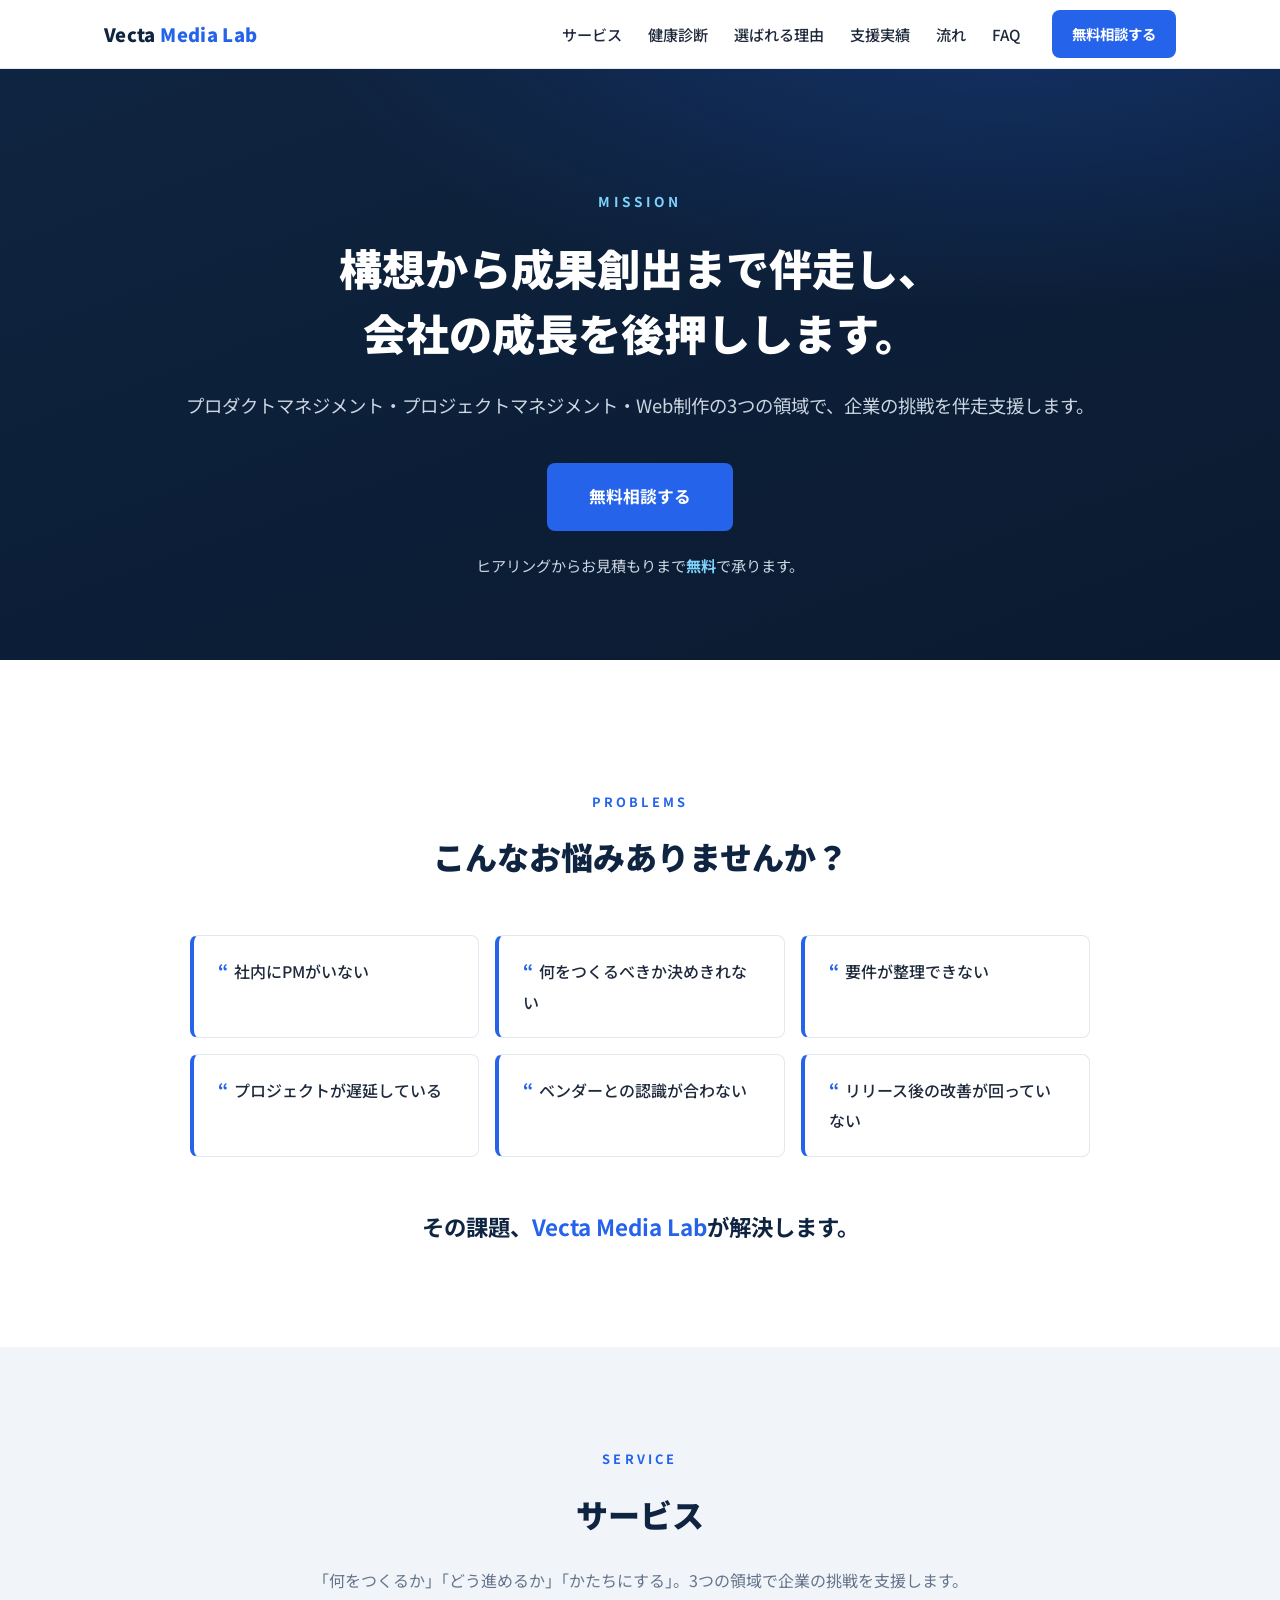
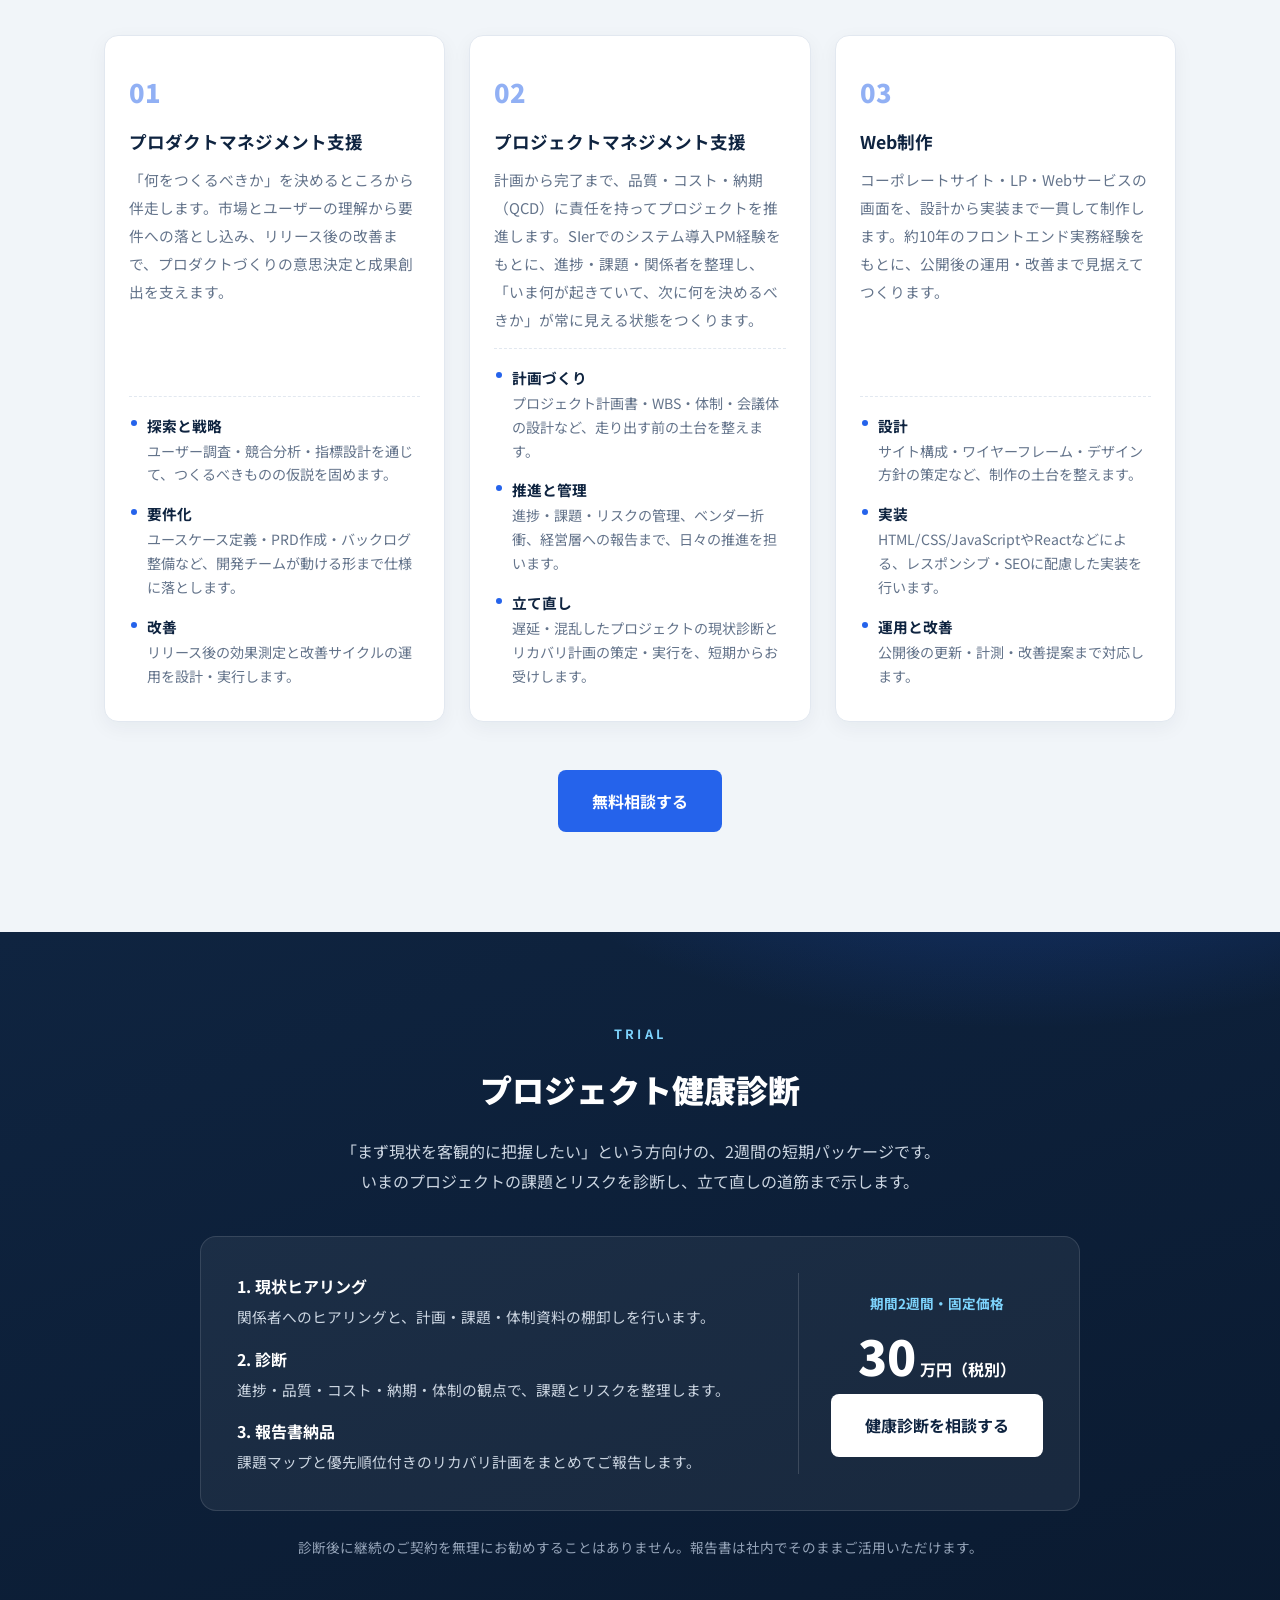
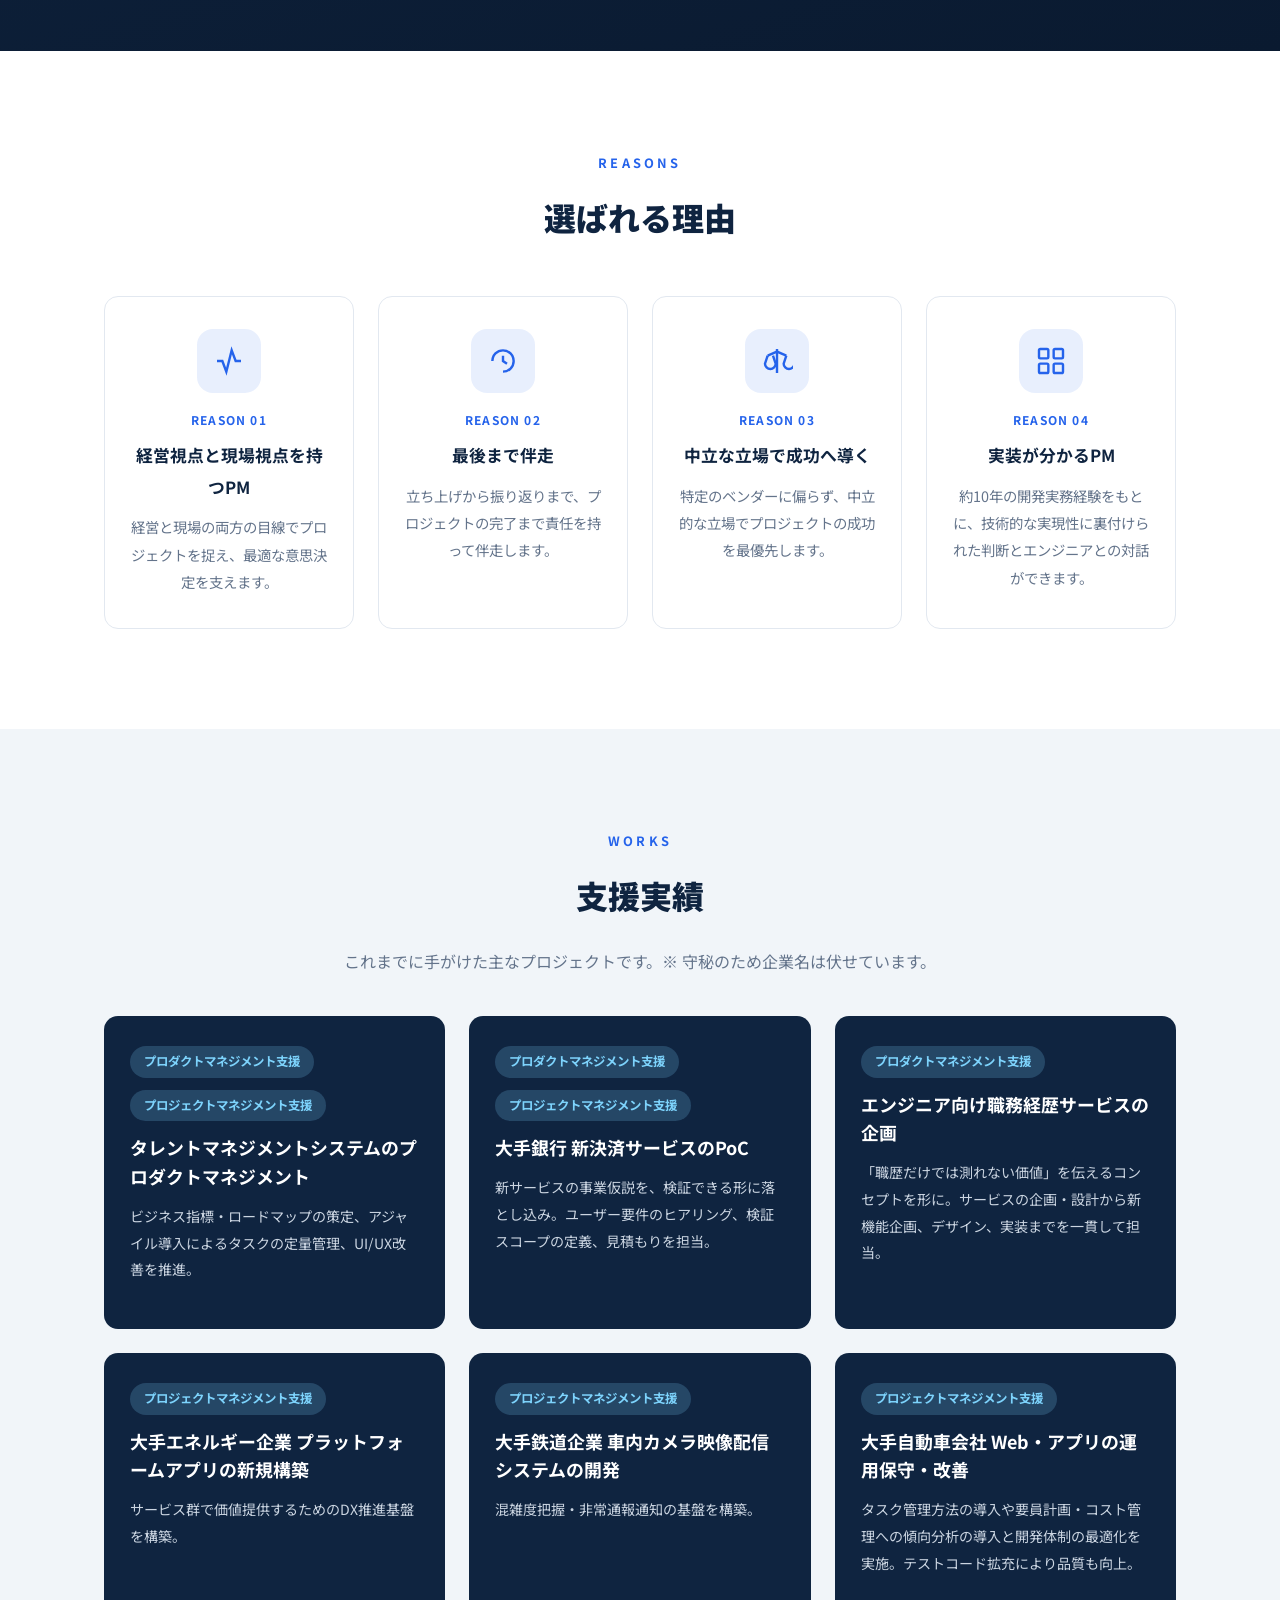
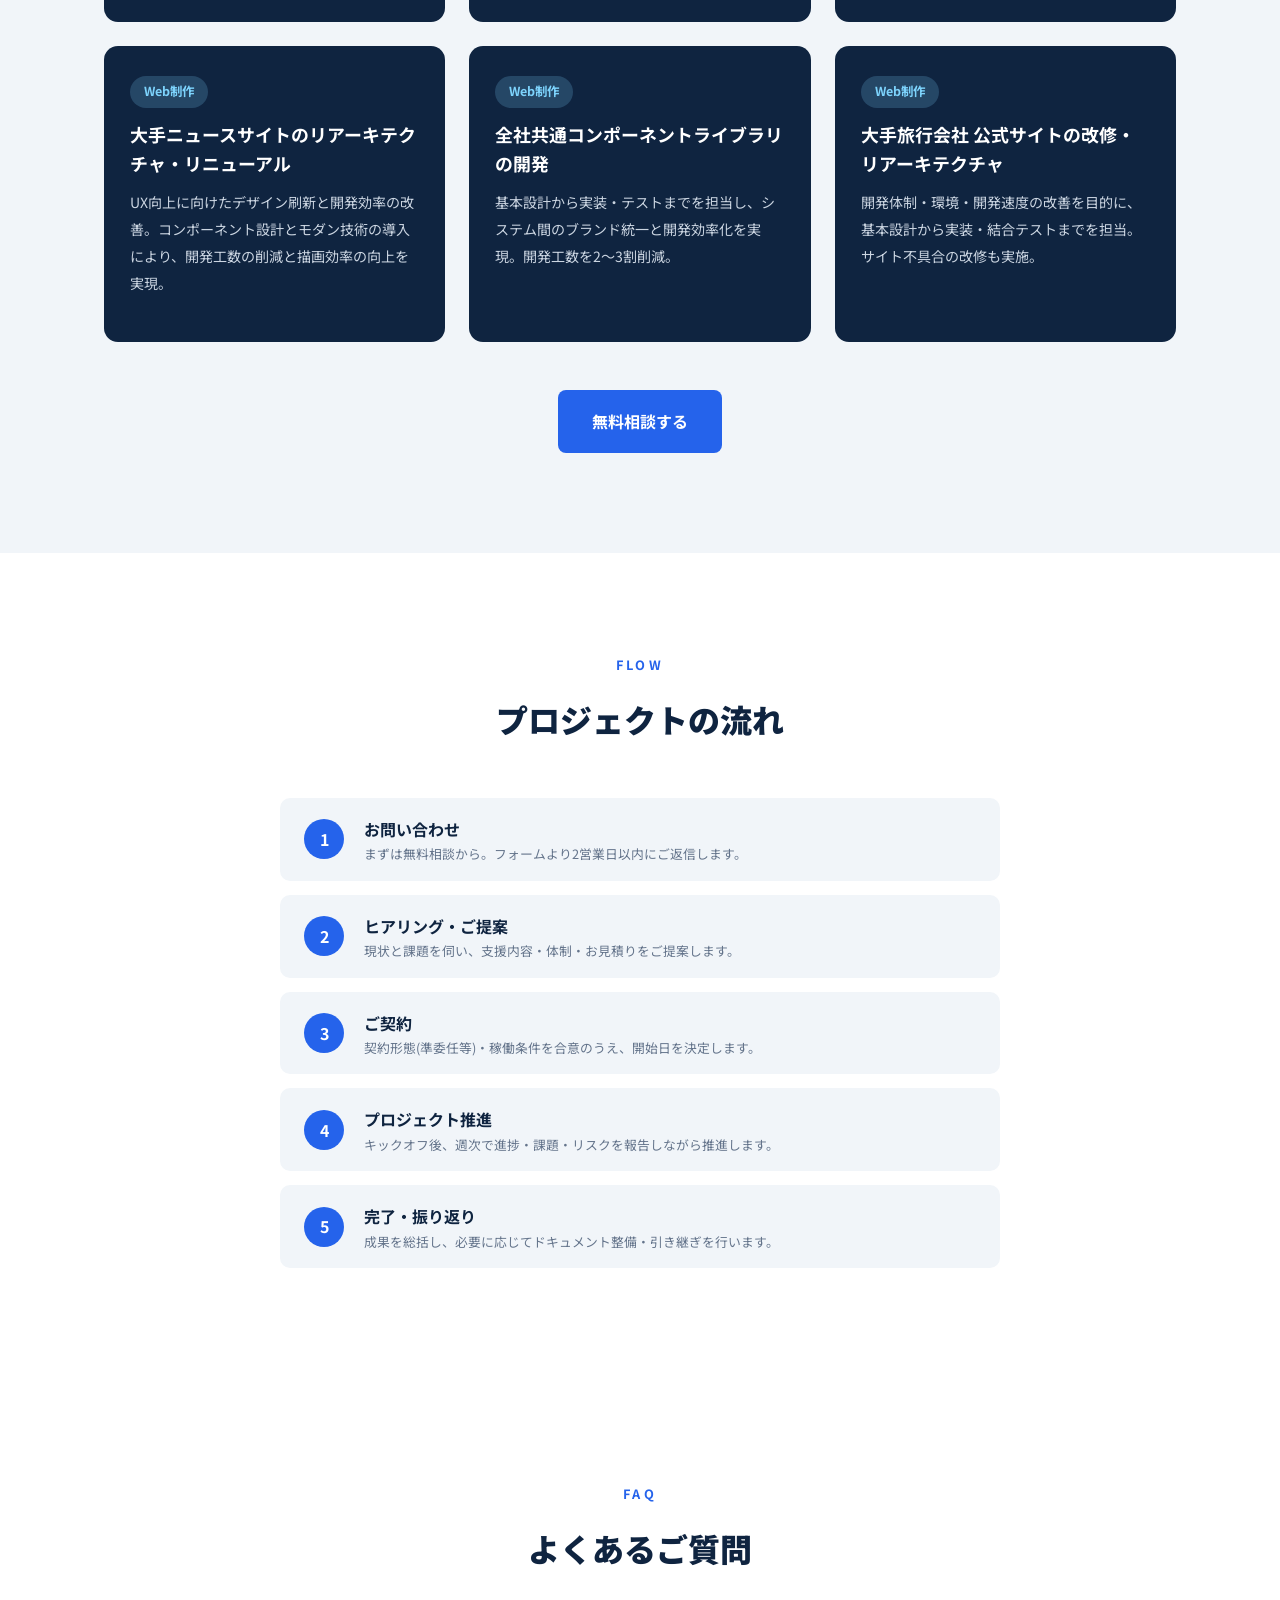
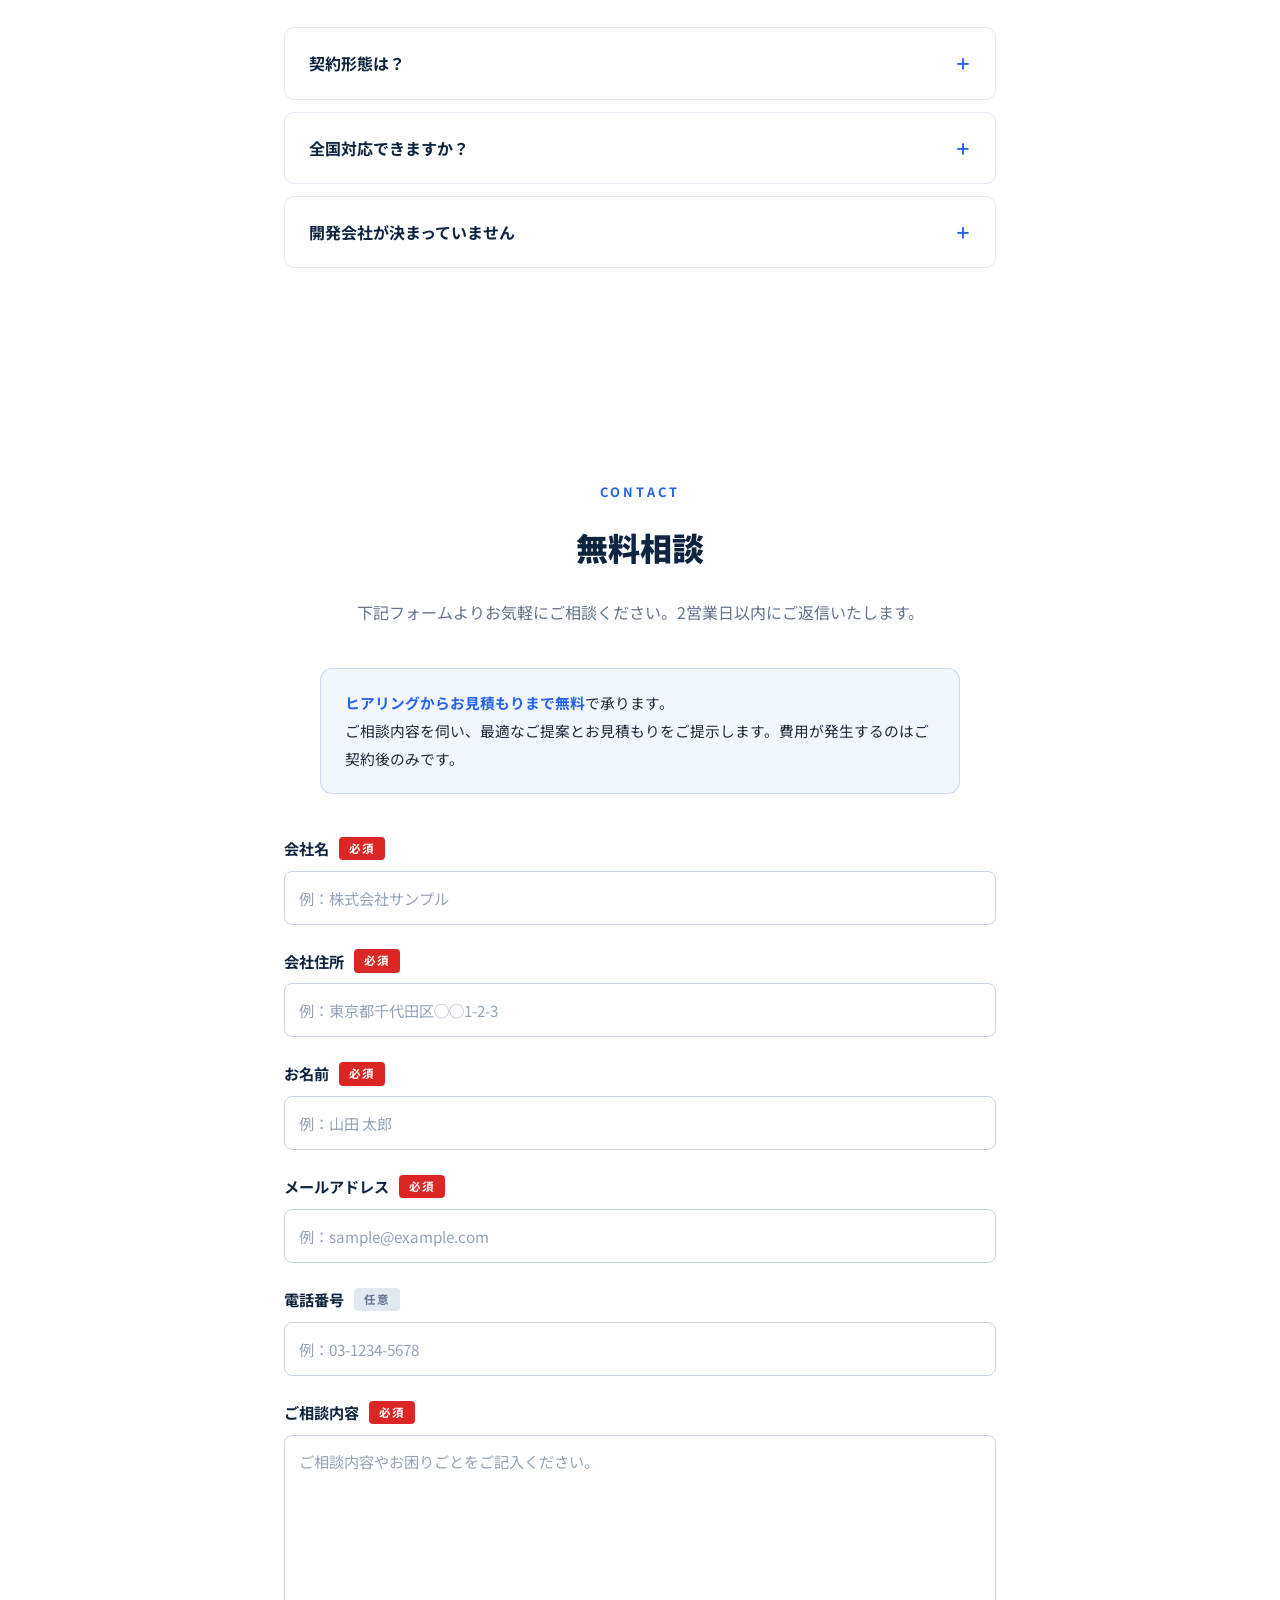
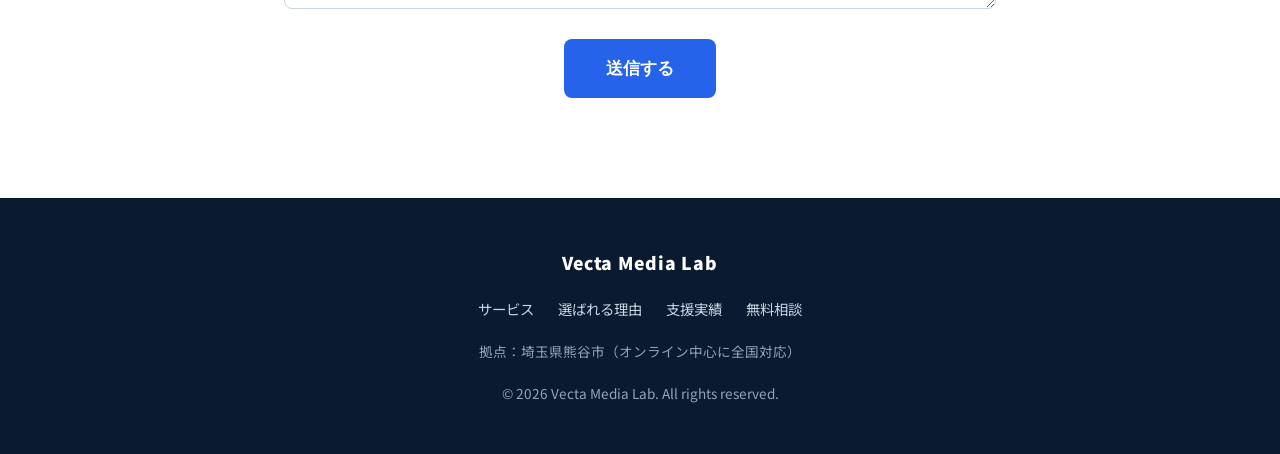
==== index.html @ a72e3a30 "Vecta Media Labにリブランド: 3本柱(PdM/PjM/Web制作)に再構成 - サイト名/ロゴ/フッター/OGP/構造化データをVecta Media Labに変更 - サービスにWe" ====
<!DOCTYPE html>
<html lang="ja">
<head>
  <meta charset="UTF-8" />
  <meta name="viewport" content="width=device-width, initial-scale=1.0" />
  <!-- ===== SEO ===== -->
  <title>Vecta Media Lab - プロダクトマネジメント・プロジェクトマネジメント・Web制作</title>
  <meta name="description" content="Vecta Media Lab（川田翔平）は、プロダクトマネジメント・プロジェクトマネジメント・Web制作の3つの領域で企業を伴走支援。何をつくるかの意思決定から、プロジェクト推進、サイトの設計・実装まで。ヒアリングからお見積もりまで無料です。" />
  <link rel="canonical" href="https://shkwt.github.io/homepage/" />
  <meta name="google-site-verification" content="xUj4yr0oeqQKcsliV6Xpa871Iz03kF10Er4moEQl4Zw" />
  <meta property="og:title" content="Vecta Media Lab" />
  <meta property="og:description" content="プロダクトマネジメント・プロジェクトマネジメント・Web制作の3つの領域で、構想から成果まで伴走支援します。" />
  <meta property="og:type" content="website" />
  <meta property="og:url" content="https://shkwt.github.io/homepage/" />
  <meta property="og:site_name" content="Vecta Media Lab" />
  <meta property="og:locale" content="ja_JP" />
  <meta name="twitter:card" content="summary" />
  <meta name="theme-color" content="#0f2440" />
  <link rel="icon" href="data:image/svg+xml,%3Csvg xmlns='http://www.w3.org/2000/svg' viewBox='0 0 100 100'%3E%3Crect width='100' height='100' rx='20' fill='%232563eb'/%3E%3Ctext x='50' y='74' font-size='64' text-anchor='middle' fill='white' font-family='sans-serif' font-weight='bold'%3EV%3C/text%3E%3C/svg%3E" />

  <!-- Noto Sans JP -->
  <link rel="preconnect" href="https://fonts.googleapis.com" />
  <link rel="preconnect" href="https://fonts.gstatic.com" crossorigin />
  <link href="https://fonts.googleapis.com/css2?family=Noto+Sans+JP:wght@400;500;700;900&display=swap" rel="stylesheet" />

  <link rel="stylesheet" href="style.css" />

  <!-- 構造化データ（検索結果のリッチ表示用） -->
  <script type="application/ld+json">
  {
    "@context": "https://schema.org",
    "@type": "ProfessionalService",
    "name": "Vecta Media Lab",
    "description": "プロダクトマネジメント・プロジェクトマネジメント・Web制作の3つの領域で、構想から成果まで伴走支援します。",
    "url": "https://shkwt.github.io/homepage/",
    "founder": { "@type": "Person", "name": "川田翔平" },
    "address": { "@type": "PostalAddress", "addressRegion": "埼玉県", "addressLocality": "熊谷市", "addressCountry": "JP" },
    "areaServed": "JP",
    "knowsAbout": ["プロジェクトマネジメント", "プロダクトマネジメント", "PMO", "要件定義", "Web制作", "フロントエンド開発"],
    "makesOffer": [
      { "@type": "Offer", "itemOffered": { "@type": "Service", "name": "プロダクトマネジメント支援" } },
      { "@type": "Offer", "itemOffered": { "@type": "Service", "name": "プロジェクトマネジメント支援" } },
      { "@type": "Offer", "itemOffered": { "@type": "Service", "name": "Web制作" } },
      { "@type": "Offer", "itemOffered": { "@type": "Service", "name": "プロジェクト健康診断（2週間）" }, "price": "300000", "priceCurrency": "JPY" }
    ]
  }
  </script>
  <script type="application/ld+json">
  {
    "@context": "https://schema.org",
    "@type": "FAQPage",
    "mainEntity": [
      {
        "@type": "Question",
        "name": "契約形態は？",
        "acceptedAnswer": { "@type": "Answer", "text": "準委任契約・スポット契約に対応しています。" }
      },
      {
        "@type": "Question",
        "name": "全国対応できますか？",
        "acceptedAnswer": { "@type": "Answer", "text": "関東は対面にも対応しています。関東以外はオンラインを中心に全国対応しています。" }
      },
      {
        "@type": "Question",
        "name": "開発会社が決まっていません",
        "acceptedAnswer": { "@type": "Answer", "text": "ベンダー選定から支援可能です。" }
      }
    ]
  }
  </script>
</head>
<body>

  <!-- ===== ヘッダー（右上に無料相談を固定） ===== -->
  <header class="header">
    <div class="container header__inner">
      <a href="#hero" class="logo">Vecta<span> Media Lab</span></a>
      <nav class="nav">
        <a href="#service">サービス</a>
        <a href="#checkup">健康診断</a>
        <a href="#reasons">選ばれる理由</a>
        <a href="#works">支援実績</a>
        <a href="#flow">流れ</a>
        <!-- <a href="#profile">プロフィール</a> プロフィール非表示中はリンクも隠す -->
        <a href="#faq">FAQ</a>
      </nav>
      <a href="#contact" class="btn btn--sm btn--primary header__cta">無料相談する</a>
    </div>
  </header>

  <!-- ===== Hero ===== -->
  <section id="hero" class="hero">
    <div class="container hero__inner">
      <p class="hero__mission reveal">MISSION</p>
      <h1 class="hero__title reveal">構想から成果創出まで伴走し、<br>会社の成長を後押しします。</h1>
      <p class="hero__lead reveal">プロダクトマネジメント・プロジェクトマネジメント・Web制作の3つの領域で、企業の挑戦を伴走支援します。</p>
      <div class="hero__actions reveal">
        <a href="#contact" class="btn btn--primary btn--lg">無料相談する</a>
      </div>
      <p class="hero__note reveal">ヒアリングからお見積もりまで<strong>無料</strong>で承ります。</p>
    </div>
  </section>

  <!-- ===== 課題提起 ===== -->
  <section id="problem" class="section">
    <div class="container">
      <p class="section__eyebrow reveal">PROBLEMS</p>
      <h2 class="section__title reveal">こんなお悩みありませんか？</h2>
      <div class="problem-grid">
        <div class="problem-item reveal">社内にPMがいない</div>
        <div class="problem-item reveal">何をつくるべきか決めきれない</div>
        <div class="problem-item reveal">要件が整理できない</div>
        <div class="problem-item reveal">プロジェクトが遅延している</div>
        <div class="problem-item reveal">ベンダーとの認識が合わない</div>
        <div class="problem-item reveal">リリース後の改善が回っていない</div>
      </div>
      <p class="problem__close reveal">その課題、<strong>Vecta Media Lab</strong>が解決します。</p>
    </div>
  </section>

  <!-- ===== サービス ===== -->
  <section id="service" class="section section--alt">
    <div class="container">
      <p class="section__eyebrow reveal">SERVICE</p>
      <h2 class="section__title reveal">サービス</h2>
      <p class="section__text reveal">「何をつくるか」「どう進めるか」「かたちにする」。3つの領域で企業の挑戦を支援します。</p>

      <div class="cards cards--3">
        <div class="card reveal">
          <div class="card__num">01</div>
          <h3 class="card__title">プロダクトマネジメント支援</h3>
          <p class="card__text">「何をつくるべきか」を決めるところから伴走します。市場とユーザーの理解から要件への落とし込み、リリース後の改善まで、プロダクトづくりの意思決定と成果創出を支えます。</p>
          <ul class="card__list card__list--detail">
            <li><strong>探索と戦略</strong>ユーザー調査・競合分析・指標設計を通じて、つくるべきものの仮説を固めます。</li>
            <li><strong>要件化</strong>ユースケース定義・PRD作成・バックログ整備など、開発チームが動ける形まで仕様に落とします。</li>
            <li><strong>改善</strong>リリース後の効果測定と改善サイクルの運用を設計・実行します。</li>
          </ul>
        </div>
        <div class="card reveal">
          <div class="card__num">02</div>
          <h3 class="card__title">プロジェクトマネジメント支援</h3>
          <p class="card__text">計画から完了まで、品質・コスト・納期（QCD）に責任を持ってプロジェクトを推進します。SIerでのシステム導入PM経験をもとに、進捗・課題・関係者を整理し、「いま何が起きていて、次に何を決めるべきか」が常に見える状態をつくります。</p>
          <ul class="card__list card__list--detail">
            <li><strong>計画づくり</strong>プロジェクト計画書・WBS・体制・会議体の設計など、走り出す前の土台を整えます。</li>
            <li><strong>推進と管理</strong>進捗・課題・リスクの管理、ベンダー折衝、経営層への報告まで、日々の推進を担います。</li>
            <li><strong>立て直し</strong>遅延・混乱したプロジェクトの現状診断とリカバリ計画の策定・実行を、短期からお受けします。</li>
          </ul>
        </div>
        <div class="card reveal">
          <div class="card__num">03</div>
          <h3 class="card__title">Web制作</h3>
          <p class="card__text">コーポレートサイト・LP・Webサービスの画面を、設計から実装まで一貫して制作します。約10年のフロントエンド実務経験をもとに、公開後の運用・改善まで見据えてつくります。</p>
          <ul class="card__list card__list--detail">
            <li><strong>設計</strong>サイト構成・ワイヤーフレーム・デザイン方針の策定など、制作の土台を整えます。</li>
            <li><strong>実装</strong>HTML/CSS/JavaScriptやReactなどによる、レスポンシブ・SEOに配慮した実装を行います。</li>
            <li><strong>運用と改善</strong>公開後の更新・計測・改善提案まで対応します。</li>
          </ul>
        </div>
      </div>
      <div class="section__cta reveal">
        <a href="#contact" class="btn btn--primary">無料相談する</a>
      </div>
    </div>
  </section>

  <!-- ===== プロジェクト健康診断（入口商品） ===== -->
  <section id="checkup" class="checkup">
    <div class="container">
      <p class="checkup__eyebrow reveal">TRIAL</p>
      <h2 class="checkup__title reveal">プロジェクト健康診断</h2>
      <p class="checkup__lead reveal">「まず現状を客観的に把握したい」という方向けの、2週間の短期パッケージです。<br>いまのプロジェクトの課題とリスクを診断し、立て直しの道筋まで示します。</p>
      <div class="checkup__box reveal">
        <ul class="checkup__points">
          <li><strong>1. 現状ヒアリング</strong>関係者へのヒアリングと、計画・課題・体制資料の棚卸しを行います。</li>
          <li><strong>2. 診断</strong>進捗・品質・コスト・納期・体制の観点で、課題とリスクを整理します。</li>
          <li><strong>3. 報告書納品</strong>課題マップと優先順位付きのリカバリ計画をまとめてご報告します。</li>
        </ul>
        <div class="checkup__price">
          <span class="checkup__price-label">期間2週間・固定価格</span>
          <span class="checkup__price-num">30<small>万円（税別）</small></span>
          <a href="#contact" class="btn btn--white">健康診断を相談する</a>
        </div>
      </div>
      <p class="checkup__note reveal">診断後に継続のご契約を無理にお勧めすることはありません。報告書は社内でそのままご活用いただけます。</p>
    </div>
  </section>

  <!-- ===== 選ばれる理由（REASONS） ===== -->
  <section id="reasons" class="section">
    <div class="container">
      <p class="section__eyebrow reveal">REASONS</p>
      <h2 class="section__title reveal">選ばれる理由</h2>
      <div class="cards">
        <div class="reason reveal">
          <div class="reason__icon">
            <svg viewBox="0 0 24 24" fill="none" stroke="currentColor" stroke-width="1.8"><path d="M3 12h4l3 8 4-16 3 8h4"/></svg>
          </div>
          <div class="reason__no">REASON 01</div>
          <h3 class="reason__title">経営視点と現場視点を持つPM</h3>
          <p class="reason__text">経営と現場の両方の目線でプロジェクトを捉え、最適な意思決定を支えます。</p>
        </div>
        <div class="reason reveal">
          <div class="reason__icon">
            <svg viewBox="0 0 24 24" fill="none" stroke="currentColor" stroke-width="1.8"><path d="M4 12a8 8 0 1 1 8 8"/><path d="M12 8v4l3 2"/></svg>
          </div>
          <div class="reason__no">REASON 02</div>
          <h3 class="reason__title">最後まで伴走</h3>
          <p class="reason__text">立ち上げから振り返りまで、プロジェクトの完了まで責任を持って伴走します。</p>
        </div>
        <div class="reason reveal">
          <div class="reason__icon">
            <svg viewBox="0 0 24 24" fill="none" stroke="currentColor" stroke-width="1.8"><path d="M12 3v18"/><path d="M5 8l7-3 7 3"/><path d="M5 8l-2 6a4 4 0 0 0 8 0L9 8"/><path d="M19 8l-2 6a4 4 0 0 0 8 0"/></svg>
          </div>
          <div class="reason__no">REASON 03</div>
          <h3 class="reason__title">中立な立場で成功へ導く</h3>
          <p class="reason__text">特定のベンダーに偏らず、中立的な立場でプロジェクトの成功を最優先します。</p>
        </div>
        <div class="reason reveal">
          <div class="reason__icon">
            <svg viewBox="0 0 24 24" fill="none" stroke="currentColor" stroke-width="1.8"><rect x="3" y="3" width="7" height="7" rx="1"/><rect x="14" y="3" width="7" height="7" rx="1"/><rect x="3" y="14" width="7" height="7" rx="1"/><rect x="14" y="14" width="7" height="7" rx="1"/></svg>
          </div>
          <div class="reason__no">REASON 04</div>
          <h3 class="reason__title">実装が分かるPM</h3>
          <p class="reason__text">約10年の開発実務経験をもとに、技術的な実現性に裏付けられた判断とエンジニアとの対話ができます。</p>
        </div>
      </div>
    </div>
  </section>

  <!-- ===== 支援実績 ===== -->
  <section id="works" class="section section--alt">
    <div class="container">
      <p class="section__eyebrow reveal">WORKS</p>
      <h2 class="section__title reveal">支援実績</h2>
      <p class="section__text reveal">これまでに手がけた主なプロジェクトです。※ 守秘のため企業名は伏せています。</p>
      <div class="cards cards--3">
        <div class="work reveal">
          <div class="work__tag">プロダクトマネジメント支援</div>
          <div class="work__tag">プロジェクトマネジメント支援</div>
          <h3 class="work__title">タレントマネジメントシステムのプロダクトマネジメント</h3>
          <p class="work__text">ビジネス指標・ロードマップの策定、アジャイル導入によるタスクの定量管理、UI/UX改善を推進。</p>
        </div>
        <div class="work reveal">
          <div class="work__tag">プロダクトマネジメント支援</div>
          <div class="work__tag">プロジェクトマネジメント支援</div>
          <h3 class="work__title">大手銀行 新決済サービスのPoC</h3>
          <p class="work__text">新サービスの事業仮説を、検証できる形に落とし込み。ユーザー要件のヒアリング、検証スコープの定義、見積もりを担当。</p>
        </div>
        <div class="work reveal">
          <div class="work__tag">プロダクトマネジメント支援</div>
          <h3 class="work__title">エンジニア向け職務経歴サービスの企画</h3>
          <p class="work__text">「職歴だけでは測れない価値」を伝えるコンセプトを形に。サービスの企画・設計から新機能企画、デザイン、実装までを一貫して担当。</p>
        </div>
        <div class="work reveal">
          <div class="work__tag">プロジェクトマネジメント支援</div>
          <h3 class="work__title">大手エネルギー企業 プラットフォームアプリの新規構築</h3>
          <p class="work__text">サービス群で価値提供するためのDX推進基盤を構築。</p>
        </div>
        <div class="work reveal">
          <div class="work__tag">プロジェクトマネジメント支援</div>
          <h3 class="work__title">大手鉄道企業 車内カメラ映像配信システムの開発</h3>
          <p class="work__text">混雑度把握・非常通報通知の基盤を構築。</p>
        </div>
        <div class="work reveal">
          <div class="work__tag">プロジェクトマネジメント支援</div>
          <h3 class="work__title">大手自動車会社 Web・アプリの運用保守・改善</h3>
          <p class="work__text">タスク管理方法の導入や要員計画・コスト管理への傾向分析の導入と開発体制の最適化を実施。テストコード拡充により品質も向上。</p>
        </div>
        <div class="work reveal">
          <div class="work__tag">Web制作</div>
          <h3 class="work__title">大手ニュースサイトのリアーキテクチャ・リニューアル</h3>
          <p class="work__text">UX向上に向けたデザイン刷新と開発効率の改善。コンポーネント設計とモダン技術の導入により、開発工数の削減と描画効率の向上を実現。</p>
        </div>
        <div class="work reveal">
          <div class="work__tag">Web制作</div>
          <h3 class="work__title">全社共通コンポーネントライブラリの開発</h3>
          <p class="work__text">基本設計から実装・テストまでを担当し、システム間のブランド統一と開発効率化を実現。開発工数を2〜3割削減。</p>
        </div>
        <div class="work reveal">
          <div class="work__tag">Web制作</div>
          <h3 class="work__title">大手旅行会社 公式サイトの改修・リアーキテクチャ</h3>
          <p class="work__text">開発体制・環境・開発速度の改善を目的に、基本設計から実装・結合テストまでを担当。サイト不具合の改修も実施。</p>
        </div>
      </div>
      <div class="section__cta reveal">
        <a href="#contact" class="btn btn--primary">無料相談する</a>
      </div>
    </div>
  </section>

  <!-- ===== プロジェクトの流れ ===== -->
  <section id="flow" class="section">
    <div class="container">
      <p class="section__eyebrow reveal">FLOW</p>
      <h2 class="section__title reveal">プロジェクトの流れ</h2>
      <ol class="flow">
        <li class="flow__step reveal">
          <span class="flow__no">1</span>
          <span class="flow__label">お問い合わせ</span>
          <span class="flow__desc">まずは無料相談から。フォームより2営業日以内にご返信します。</span>
        </li>
        <li class="flow__step reveal">
          <span class="flow__no">2</span>
          <span class="flow__label">ヒアリング・ご提案</span>
          <span class="flow__desc">現状と課題を伺い、支援内容・体制・お見積りをご提案します。</span>
        </li>
        <li class="flow__step reveal">
          <span class="flow__no">3</span>
          <span class="flow__label">ご契約</span>
          <span class="flow__desc">契約形態(準委任等)・稼働条件を合意のうえ、開始日を決定します。</span>
        </li>
        <li class="flow__step reveal">
          <span class="flow__no">4</span>
          <span class="flow__label">プロジェクト推進</span>
          <span class="flow__desc">キックオフ後、週次で進捗・課題・リスクを報告しながら推進します。</span>
        </li>
        <li class="flow__step reveal">
          <span class="flow__no">5</span>
          <span class="flow__label">完了・振り返り</span>
          <span class="flow__desc">成果を総括し、必要に応じてドキュメント整備・引き継ぎを行います。</span>
        </li>
      </ol>
    </div>
  </section>

  <!-- ===== プロフィール（一時非表示） =====
  <section id="profile" class="section section--alt">
    <div class="container">
      <p class="section__eyebrow reveal">PROFILE</p>
      <h2 class="section__title reveal">プロフィール</h2>
      <div class="profile reveal">
        ▼ 顔写真：profile.jpg をこのフォルダに置くと表示されます ▼
        <div class="profile__photo">PHOTO</div>
        <div class="profile__body">
          <h3 class="profile__name">川田 翔平</h3>
          <dl class="profile__dl">
            <dt>経歴</dt><dd>ここに経歴を記載します。</dd>
            <dt>得意分野</dt><dd>プロジェクトマネジメント / プロダクトマネジメント</dd>
            <dt>保有資格</dt><dd>ここに保有資格を記載します（例：PMP など）。</dd>
            <dt>ミッション</dt><dd>構想から実装まで伴走し、会社の成長を後押しします。</dd>
          </dl>
        </div>
      </div>
    </div>
  </section>
  -->
  <!-- ===== FAQ ===== -->
  <section id="faq" class="section">
    <div class="container container--narrow">
      <p class="section__eyebrow reveal">FAQ</p>
      <h2 class="section__title reveal">よくあるご質問</h2>
      <div class="faq reveal">
        <details class="faq__item">
          <summary>契約形態は？</summary>
          <p>準委任契約・スポット契約に対応しています。</p>
        </details>
        <details class="faq__item">
          <summary>全国対応できますか？</summary>
          <p>関東は対面にも対応しています。関東以外はオンラインを中心に全国対応しています。</p>
        </details>
        <details class="faq__item">
          <summary>開発会社が決まっていません</summary>
          <p>ベンダー選定から支援可能です。</p>
        </details>
      </div>
    </div>
  </section>


  <!-- ===== お問い合わせ ===== -->
  <section id="contact" class="section">
    <div class="container container--narrow">
      <p class="section__eyebrow reveal">CONTACT</p>
      <h2 class="section__title reveal">無料相談</h2>
      <p class="section__text reveal">下記フォームよりお気軽にご相談ください。2営業日以内にご返信いたします。</p>
      <div class="contact-note reveal">
        <p><strong>ヒアリングからお見積もりまで無料</strong>で承ります。<br>ご相談内容を伺い、最適なご提案とお見積もりをご提示します。費用が発生するのはご契約後のみです。</p>
      </div>

      <!--
        ▼▼ メール送信について ▼▼
        Google Apps Script（GAS）経由でGmailに通知します。外部フォームサービスは使いません。
        セットアップ手順は gas/contact-form.gs のコメントを参照。
        デプロイ後に発行されるURLを script.js の GAS_URL に貼り付けてください。
        ▲▲ ここまで ▲▲
      -->
      <form id="contact-form" class="form reveal" action="#" method="post">
        <input type="text" name="honey" style="display:none" tabindex="-1" autocomplete="off" />
        <label>
          <span class="form__head">会社名 <span class="req">必須</span></span>
          <input type="text" name="company" placeholder="例：株式会社サンプル" required />
        </label>
        <label>
          <span class="form__head">会社住所 <span class="req">必須</span></span>
          <input type="text" name="address" placeholder="例：東京都千代田区◯◯1-2-3" required />
        </label>
        <label>
          <span class="form__head">お名前 <span class="req">必須</span></span>
          <input type="text" name="name" placeholder="例：山田 太郎" required />
        </label>
        <label>
          <span class="form__head">メールアドレス <span class="req">必須</span></span>
          <input type="email" name="email" placeholder="例：sample@example.com" required />
        </label>
        <label>
          <span class="form__head">電話番号 <span class="opt">任意</span></span>
          <input type="tel" name="tel" placeholder="例：03-1234-5678" />
        </label>
        <label>
          <span class="form__head">ご相談内容 <span class="req">必須</span></span>
          <textarea name="message" rows="6" placeholder="ご相談内容やお困りごとをご記入ください。" required></textarea>
        </label>
        <button type="submit" class="btn btn--primary btn--lg">送信する</button>
        <p id="form-status" class="form__status" role="status" aria-live="polite"></p>
      </form>
    </div>
  </section>

  <!-- ===== フッター ===== -->
  <footer class="footer">
    <div class="container footer__inner">
      <div class="footer__brand">Vecta Media Lab</div>
      <nav class="footer__nav">
        <a href="#service">サービス</a>
        <a href="#reasons">選ばれる理由</a>
        <a href="#works">支援実績</a>
        <a href="#contact">無料相談</a>
      </nav>
      <p class="footer__addr">拠点：埼玉県熊谷市（オンライン中心に全国対応）</p>
      <p class="footer__copy">&copy; 2026 Vecta Media Lab. All rights reserved.</p>
    </div>
  </footer>

  <script src="script.js"></script>
</body>
</html>
---- style.css ----
/* =========================================================
   カラー・タイポグラフィ（要件定義書：ネイビー/ホワイト/ブルー/ライトグレー）
   ここの値を変えるとサイト全体の雰囲気が変わります
========================================================= */
:root {
  --navy: #0f2440;         /* メインのネイビー */
  --navy-deep: #0a1a30;
  --blue: #2563eb;         /* アクセントのブルー */
  --blue-dark: #1d4ed8;
  --sky: #7dd3fc;
  --text: #1e293b;
  --muted: #64748b;
  --light: #f1f5f9;        /* ライトグレー */
  --border: #e2e8f0;
  --white: #ffffff;
  --max: 1120px;
}

* { margin: 0; padding: 0; box-sizing: border-box; }

html { scroll-behavior: smooth; scroll-padding-top: 80px; }

body {
  font-family: "Noto Sans JP", -apple-system, "Segoe UI", sans-serif;
  color: var(--text);
  line-height: 1.9;
  background: var(--white);
  -webkit-font-smoothing: antialiased;
}

.container { max-width: var(--max); margin: 0 auto; padding: 0 24px; }
.container--narrow { max-width: 760px; }

/* =========================================================
   スクロールアニメーション（JSで .is-visible を付与）
========================================================= */
.reveal {
  opacity: 0;
  transform: translateY(24px);
  transition: opacity 0.7s ease, transform 0.7s ease;
}
.reveal.is-visible { opacity: 1; transform: none; }

/* =========================================================
   ボタン
========================================================= */
.btn {
  display: inline-block;
  padding: 14px 32px;
  border-radius: 8px;
  text-decoration: none;
  font-weight: 700;
  font-size: 1rem;
  cursor: pointer;
  border: 2px solid transparent;
  transition: transform 0.15s ease, box-shadow 0.2s ease, background 0.2s ease;
  white-space: nowrap;
}
.btn--sm { padding: 8px 18px; font-size: 0.9rem; }
.btn--lg { padding: 16px 40px; font-size: 1.05rem; }
.btn--primary { background: var(--blue); color: #fff; }
.btn--primary:hover { background: var(--blue-dark); transform: translateY(-2px); box-shadow: 0 8px 20px rgba(37,99,235,.3); }
.btn--ghost { background: transparent; color: #fff; border-color: rgba(255,255,255,.6); }
.btn--ghost:hover { background: rgba(255,255,255,.12); transform: translateY(-2px); }
.btn--white { background: #fff; color: var(--navy); }
.btn--white:hover { transform: translateY(-2px); box-shadow: 0 8px 20px rgba(0,0,0,.2); }

/* =========================================================
   ヘッダー
========================================================= */
.header {
  position: sticky; top: 0; z-index: 100;
  background: rgba(255,255,255,.92);
  backdrop-filter: blur(10px);
  border-bottom: 1px solid var(--border);
}
.header__inner { display: flex; align-items: center; gap: 24px; height: 68px; }
.logo { font-weight: 900; font-size: 1.15rem; color: var(--navy); text-decoration: none; letter-spacing: .02em; }
.logo span { color: var(--blue); }
.nav { display: flex; gap: 26px; margin-left: auto; }
.nav a { color: var(--text); text-decoration: none; font-size: .95rem; font-weight: 500; }
.nav a:hover { color: var(--blue); }
.header__cta { margin-left: 8px; }

/* =========================================================
   Hero
========================================================= */
.hero {
  background:
    radial-gradient(1200px 500px at 80% -10%, rgba(37,99,235,.25), transparent 60%),
    linear-gradient(160deg, var(--navy) 0%, var(--navy-deep) 100%);
  color: #fff;
  padding: 120px 0 0;
  text-align: center;
}
.hero__inner { padding-bottom: 80px; }
.hero__mission { color: var(--sky); font-weight: 700; letter-spacing: .3em; font-size: .85rem; margin-bottom: 20px; }
.hero__title { font-size: 2.7rem; font-weight: 900; line-height: 1.5; margin-bottom: 24px; }
.hero__lead { font-size: 1.15rem; color: #cbd5e1; margin-bottom: 40px; }
.hero__actions { display: flex; gap: 16px; justify-content: center; flex-wrap: wrap; }
.hero__note { margin-top: 20px; font-size: .95rem; color: #cbd5e1; }
.hero__note strong { color: var(--sky); }

/* 実績数値バンド */
.stats {
  list-style: none; display: grid; grid-template-columns: repeat(4, 1fr);
  gap: 20px; padding: 32px; margin: 0 auto;
  background: rgba(255,255,255,.06); border: 1px solid rgba(255,255,255,.12);
  border-radius: 16px; transform: translateY(40px);
}
.stats__item { text-align: center; color: #fff; position: relative; }
.stats__item + .stats__item::before { content: ""; position: absolute; left: -10px; top: 50%; transform: translateY(-50%); height: 44px; width: 1px; background: rgba(255,255,255,.15); }
.stats__num { font-size: 2.6rem; font-weight: 900; color: var(--sky); line-height: 1; }
.stats__plus, .stats__unit { font-size: 1.2rem; font-weight: 900; color: var(--sky); }
.stats__label { display: block; font-size: .85rem; color: #cbd5e1; margin-top: 8px; }

/* =========================================================
   セクション共通
========================================================= */
.section { padding: 100px 0; }
.section--alt { background: var(--light); }
.section__eyebrow { text-align: center; color: var(--blue); font-weight: 700; letter-spacing: .25em; font-size: .8rem; margin-bottom: 12px; }
.section__title { font-size: 2rem; font-weight: 900; text-align: center; color: var(--navy); margin-bottom: 48px; }
.section__text { text-align: center; color: var(--muted); max-width: 680px; margin: -28px auto 40px; }
.section__cta { text-align: center; margin-top: 48px; }

/* 最初のセクション（課題提起）は数値バンドと重ならないよう上に余白 */
#problem { padding-top: 130px; }

/* =========================================================
   課題提起
========================================================= */
.problem-grid { display: grid; grid-template-columns: repeat(auto-fit, minmax(260px, 1fr)); gap: 16px; max-width: 900px; margin: 0 auto; }
.problem-item {
  background: #fff; border: 1px solid var(--border); border-left: 4px solid var(--blue);
  border-radius: 8px; padding: 20px 24px; font-weight: 500;
}
.problem-item::before { content: "“"; color: var(--blue); font-weight: 900; margin-right: 6px; }
.problem__close { text-align: center; font-size: 1.4rem; font-weight: 700; color: var(--navy); margin-top: 48px; }
.problem__close strong { color: var(--blue); }

/* =========================================================
   カード（サービス）
========================================================= */
.cards { display: grid; grid-template-columns: repeat(4, 1fr); gap: 24px; }
.cards--3 { grid-template-columns: repeat(3, 1fr); }
.cards--2 { grid-template-columns: repeat(2, 1fr); max-width: 880px; margin-left: auto; margin-right: auto; }
.card {
  background: #fff; border: 1px solid var(--border); border-radius: 14px; padding: 32px 24px;
  box-shadow: 0 6px 20px rgba(15,36,64,.05); transition: transform .2s ease, box-shadow .2s ease;
  display: flex; flex-direction: column;
}
.card:hover { transform: translateY(-6px); box-shadow: 0 14px 30px rgba(15,36,64,.12); }
.card__num { font-size: 1.6rem; font-weight: 900; color: var(--blue); opacity: .5; margin-bottom: 8px; }
.card__title { font-size: 1.1rem; color: var(--navy); margin-bottom: 8px; }
.card__text { color: var(--muted); font-size: .92rem; margin-bottom: 14px; }
.card__list { list-style: none; margin-top: auto; }
.card__list li { font-size: .85rem; color: var(--text); padding-left: 18px; position: relative; line-height: 1.9; }
.card__list li::before { content: ""; position: absolute; left: 2px; top: .8em; width: 6px; height: 6px; border-radius: 50%; background: var(--blue); }
.card__list--detail { border-top: 1px dashed var(--border); padding-top: 16px; }
.card__list--detail li { color: var(--muted); font-size: .88rem; line-height: 1.7; margin-bottom: 14px; }
.card__list--detail li:last-child { margin-bottom: 0; }
.card__list--detail li::before { top: .55em; }
.card__list--detail li strong { display: block; color: var(--navy); font-size: .92rem; font-weight: 700; margin-bottom: 2px; }

/* =========================================================
   プロジェクト健康診断（入口商品）
========================================================= */
.checkup {
  background:
    radial-gradient(900px 400px at 80% -20%, rgba(37,99,235,.35), transparent 60%),
    linear-gradient(160deg, var(--navy) 0%, var(--navy-deep) 100%);
  color: #fff; padding: 90px 0; text-align: center;
}
.checkup__eyebrow { color: var(--sky); font-weight: 700; letter-spacing: .25em; font-size: .8rem; margin-bottom: 12px; }
.checkup__title { font-size: 2rem; font-weight: 900; margin-bottom: 16px; }
.checkup__lead { color: #cbd5e1; margin-bottom: 40px; }
.checkup__box {
  display: flex; gap: 32px; align-items: stretch; max-width: 880px; margin: 0 auto;
  background: rgba(255,255,255,.06); border: 1px solid rgba(255,255,255,.12);
  border-radius: 16px; padding: 36px; text-align: left;
}
.checkup__points { list-style: none; flex: 1; }
.checkup__points li { color: #cbd5e1; font-size: .92rem; line-height: 1.7; margin-bottom: 16px; }
.checkup__points li:last-child { margin-bottom: 0; }
.checkup__points li strong { display: block; color: #fff; font-size: 1rem; margin-bottom: 4px; }
.checkup__price {
  flex: none; display: flex; flex-direction: column; justify-content: center; align-items: center; gap: 10px;
  border-left: 1px solid rgba(255,255,255,.15); padding-left: 32px; min-width: 220px; text-align: center;
}
.checkup__price-label { font-size: .85rem; color: var(--sky); font-weight: 700; }
.checkup__price-num { font-size: 3rem; font-weight: 900; color: #fff; line-height: 1.2; }
.checkup__price-num small { font-size: 1rem; font-weight: 700; margin-left: 4px; }
.checkup__note { color: #94a3b8; font-size: .85rem; margin-top: 24px; }

/* =========================================================
   選ばれる理由（REASONS）
========================================================= */
.reason {
  background: #fff; border: 1px solid var(--border); border-radius: 14px; padding: 32px 26px;
  text-align: center; transition: transform .2s ease, box-shadow .2s ease;
}
.reason:hover { transform: translateY(-6px); box-shadow: 0 14px 30px rgba(15,36,64,.1); }
.reason__icon {
  width: 64px; height: 64px; margin: 0 auto 16px; border-radius: 16px;
  background: rgba(37,99,235,.1); color: var(--blue); display: grid; place-items: center;
}
.reason__icon svg { width: 32px; height: 32px; }
.reason__no { font-size: .75rem; font-weight: 700; letter-spacing: .1em; color: var(--blue); margin-bottom: 8px; }
.reason__title { color: var(--navy); font-size: 1.05rem; margin-bottom: 10px; }
.reason__text { color: var(--muted); font-size: .9rem; }

/* =========================================================
   支援実績
========================================================= */
.work {
  background: var(--navy); color: #fff; border-radius: 14px; padding: 30px 26px; text-align: left;
  display: flex; flex-direction: column; transition: transform .2s ease, box-shadow .2s ease;
}
.work:hover { transform: translateY(-6px); box-shadow: 0 16px 34px rgba(15,36,64,.25); }
.work__tag { align-self: flex-start; background: rgba(125,211,252,.2); color: var(--sky); font-size: .78rem; font-weight: 700; padding: 4px 14px; border-radius: 999px; margin-bottom: 12px; }
.work__title { font-size: 1.12rem; line-height: 1.6; margin-bottom: 12px; }
.work__text { font-size: .88rem; color: #cbd5e1; margin-bottom: 16px; }
.work__tech { list-style: none; display: flex; flex-wrap: wrap; gap: 8px; margin-top: auto; }
.work__tech li { background: rgba(255,255,255,.08); border: 1px solid rgba(255,255,255,.12); color: #e2e8f0; font-size: .72rem; font-weight: 500; padding: 3px 10px; border-radius: 6px; }

/* =========================================================
   プロジェクトの流れ
========================================================= */
.flow { list-style: none; max-width: 720px; margin: 0 auto; }
.flow__step {
  display: grid; grid-template-columns: 40px 1fr; align-items: center;
  column-gap: 20px; padding: 16px 24px;
  background: var(--light); border-radius: 10px; margin-bottom: 14px;
}
.section--alt .flow__step { background: #fff; }
.flow__no {
  grid-row: 1 / 3; width: 40px; height: 40px; border-radius: 50%;
  background: var(--blue); color: #fff; font-weight: 700;
  display: grid; place-items: center;
}
.flow__label { grid-column: 2; font-weight: 700; color: var(--navy); }
.flow__desc {
  grid-column: 2;
  font-size: 0.8rem;
  line-height: 1.6;
  color: var(--muted);
}

/* =========================================================
   プロフィール
========================================================= */
.profile { display: flex; gap: 40px; align-items: center; max-width: 860px; margin: 0 auto; background: #fff; border: 1px solid var(--border); border-radius: 16px; padding: 40px; }
.profile__photo {
  flex: none; width: 160px; height: 160px; border-radius: 50%;
  background: linear-gradient(135deg, var(--navy), var(--blue)); color: rgba(255,255,255,.6);
  display: grid; place-items: center; font-weight: 700; letter-spacing: .1em;
}
.profile__name { font-size: 1.4rem; color: var(--navy); margin-bottom: 16px; }
.profile__dl { display: grid; grid-template-columns: auto 1fr; gap: 8px 20px; font-size: .95rem; }
.profile__dl dt { font-weight: 700; color: var(--blue); white-space: nowrap; }
.profile__dl dd { color: var(--text); }

/* =========================================================
   FAQ
========================================================= */
.faq__item { background: #fff; border: 1px solid var(--border); border-radius: 10px; margin-bottom: 12px; overflow: hidden; }
.faq__item summary { cursor: pointer; padding: 20px 24px; font-weight: 700; color: var(--navy); list-style: none; position: relative; }
.faq__item summary::-webkit-details-marker { display: none; }
.faq__item summary::after { content: "＋"; position: absolute; right: 24px; color: var(--blue); font-weight: 900; }
.faq__item[open] summary::after { content: "－"; }
.faq__item p { padding: 0 24px 20px; color: var(--muted); }

/* =========================================================
   大きなCTA
========================================================= */
.cta-band {
  background:
    radial-gradient(900px 400px at 20% 120%, rgba(37,99,235,.35), transparent 60%),
    linear-gradient(160deg, var(--navy) 0%, var(--navy-deep) 100%);
  color: #fff; text-align: center; padding: 90px 24px;
}
.cta-band__title { font-size: 1.9rem; font-weight: 900; line-height: 1.6; margin-bottom: 16px; }
.cta-band__lead { color: #cbd5e1; margin-bottom: 36px; font-size: 1.1rem; }

/* 無料相談の説明ノート */
.contact-note {
  display: flex; gap: 16px; align-items: flex-start;
  max-width: 640px; margin: 0 auto; padding: 20px 24px;
  background: rgba(37,99,235,.06); border: 1px solid rgba(37,99,235,.2); border-radius: 12px;
}
.contact-note__badge { flex: none; background: var(--blue); color: #fff; font-weight: 900; font-size: .8rem; padding: 4px 12px; border-radius: 999px; margin-top: 4px; }
.contact-note p { font-size: .92rem; color: var(--text); }
.contact-note strong { color: var(--blue); }

/* =========================================================
   フォーム
========================================================= */
.form { display: flex; flex-direction: column; gap: 22px; margin-top: 40px; }
.form label { display: flex; flex-direction: column; gap: 8px; font-weight: 700; font-size: .95rem; color: var(--navy); }
.form__head { display: inline-flex; align-items: center; }

/* 必須・任意ラベル（EFOベストプラクティス：両方を明示し、色で判別） */
.req, .opt {
  display: inline-block; font-size: .72rem; font-weight: 700;
  padding: 3px 10px; border-radius: 4px; margin-left: 10px;
  letter-spacing: .08em; line-height: 1.5;
}
.req { background: #dc2626; color: #fff; }
.opt { background: #e2e8f0; color: #64748b; }

.form input, .form textarea {
  padding: 14px; border: 1px solid #cbd5e1; border-radius: 8px; font-size: 1rem;
  font-family: inherit; font-weight: 400; color: var(--text);
}
.form input::placeholder, .form textarea::placeholder { color: #94a3b8; font-size: .95rem; }
.form input:focus, .form textarea:focus { outline: none; border-color: var(--blue); box-shadow: 0 0 0 3px rgba(37,99,235,.15); }
.form button { align-self: center; margin-top: 8px; }
.form__status { display: none; text-align: center; font-weight: 700; padding: 14px 20px; border-radius: 8px; background: #ecfdf5; color: #047857; }
.form__status.is-visible { display: block; }
.form__status.is-error { background: #fef2f2; color: #dc2626; }

/* =========================================================
   フッター
========================================================= */
.footer { background: var(--navy-deep); color: #94a3b8; padding: 48px 0; }
.footer__inner { display: flex; flex-direction: column; align-items: center; gap: 16px; text-align: center; }
.footer__brand { font-weight: 900; color: #fff; font-size: 1.1rem; letter-spacing: .05em; }
.footer__nav { display: flex; gap: 24px; flex-wrap: wrap; justify-content: center; }
.footer__nav a { color: #cbd5e1; text-decoration: none; font-size: .9rem; }
.footer__nav a:hover { color: #fff; }
.footer__addr { font-size: .85rem; }
.footer__copy { font-size: .85rem; }

/* =========================================================
   レスポンシブ（モバイルファースト補正）
========================================================= */
@media (max-width: 900px) {
  .cards { grid-template-columns: repeat(2, 1fr); }
  .stats { grid-template-columns: repeat(2, 1fr); gap: 24px 0; }
  .stats__item:nth-child(3)::before, .stats__item:nth-child(2)::before { display: none; }
}
@media (max-width: 768px) {
  .nav { display: none; }             /* スマホではグローバルナビを隠し、無料相談ボタンを残す */
  .hero { padding-top: 88px; }
  .hero__title { font-size: 1.8rem; }
  .section { padding: 72px 0; }
  #problem { padding-top: 96px; }
  .section__title { font-size: 1.6rem; }
  .cards, .cards--3, .cards--2 { grid-template-columns: 1fr; }
  .stats { grid-template-columns: repeat(2, 1fr); }
  .stats__num { font-size: 2.1rem; }
  .profile { flex-direction: column; text-align: center; padding: 32px 24px; }
  .profile__dl { grid-template-columns: 1fr; gap: 2px 0; }
  .profile__dl dt { margin-top: 12px; }
  .cta-band__title, .problem__close { font-size: 1.4rem; }
  .checkup__title { font-size: 1.6rem; }
  .checkup__box { flex-direction: column; gap: 24px; padding: 28px 24px; }
  .checkup__price { border-left: none; border-top: 1px solid rgba(255,255,255,.15); padding-left: 0; padding-top: 24px; }
}
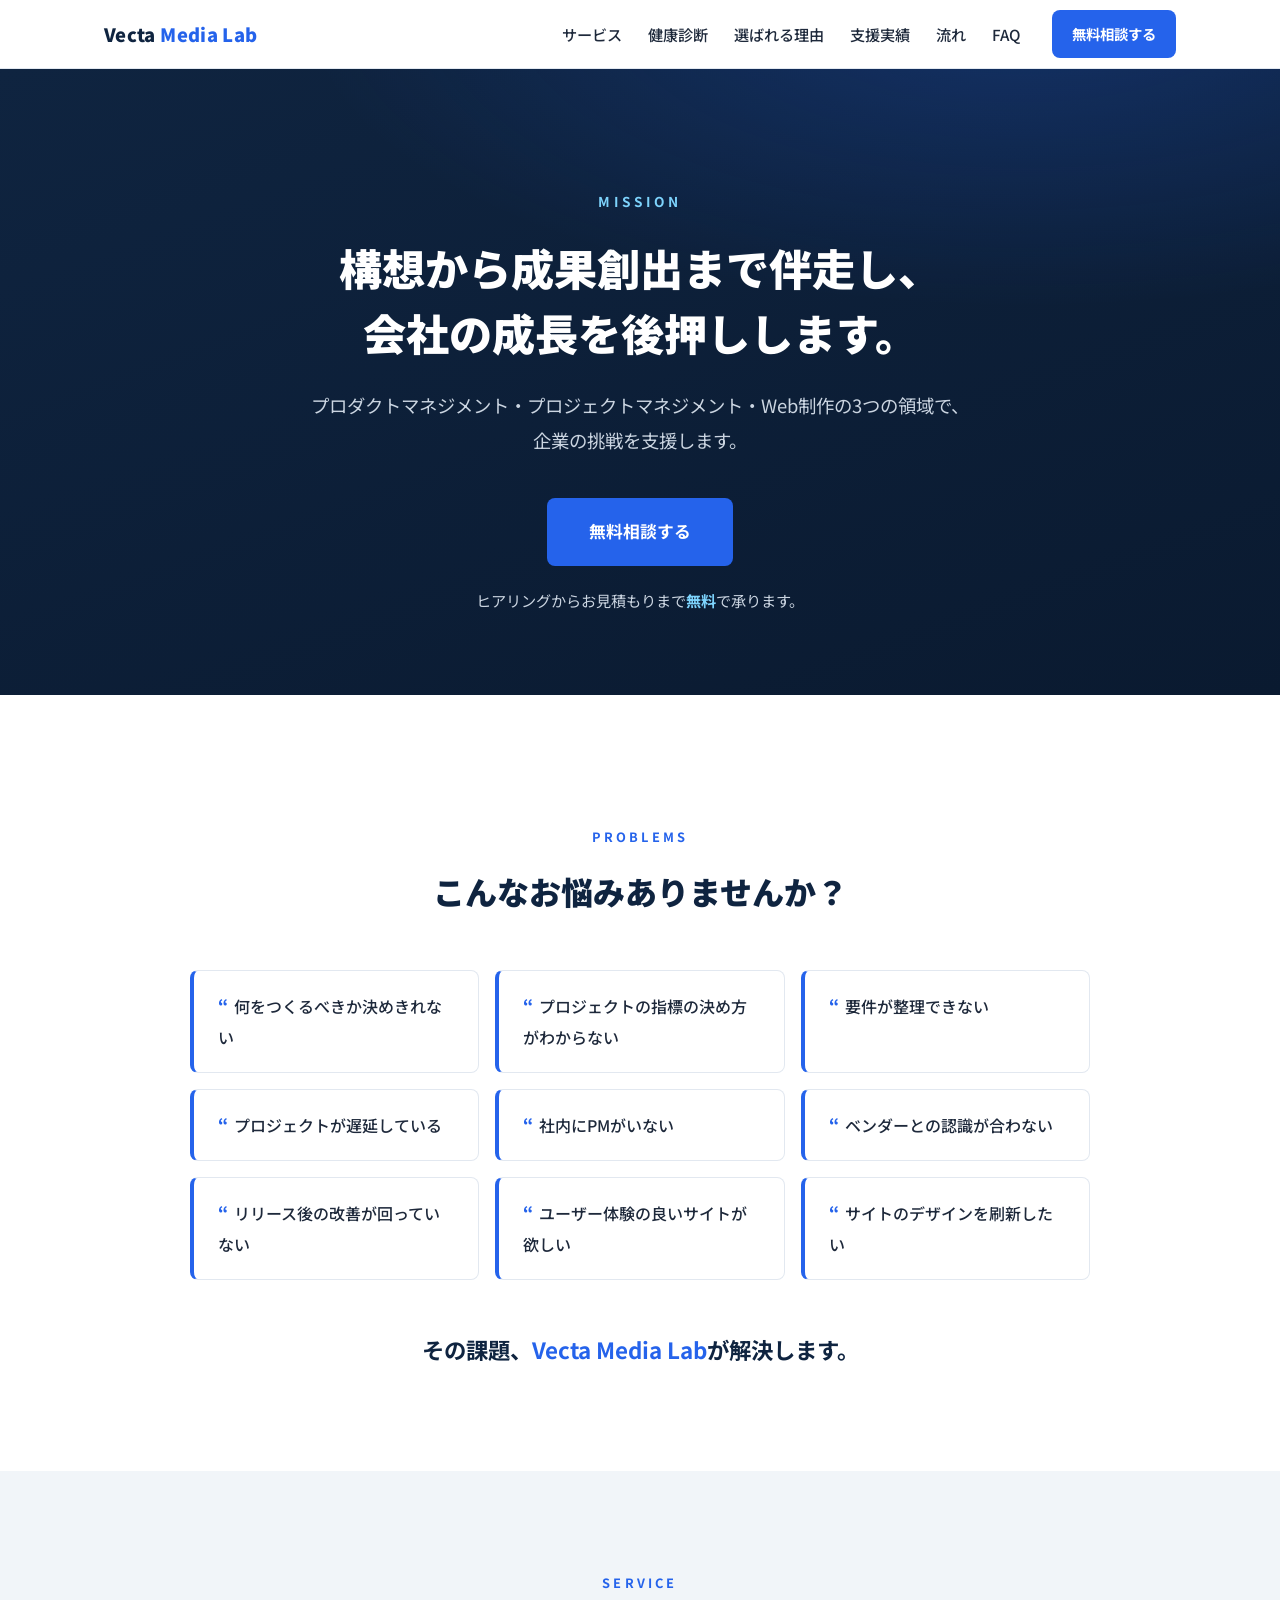
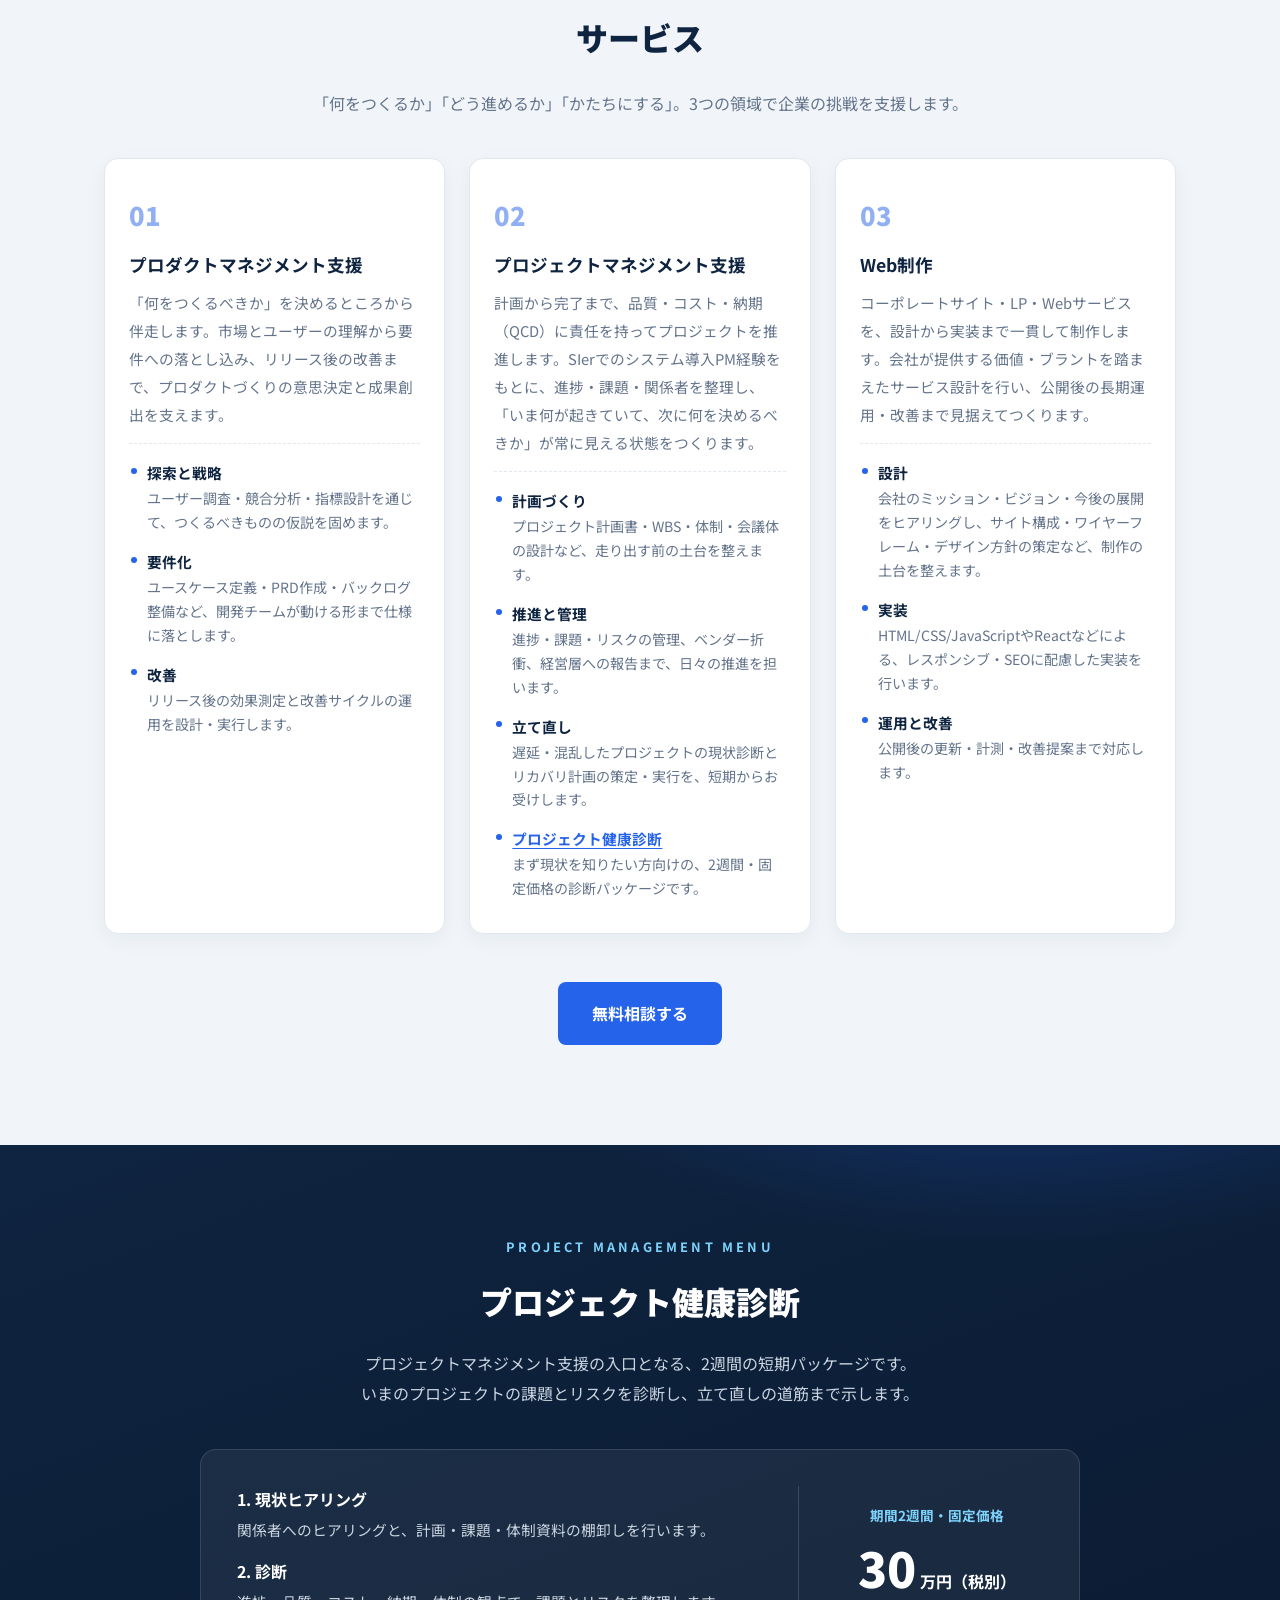
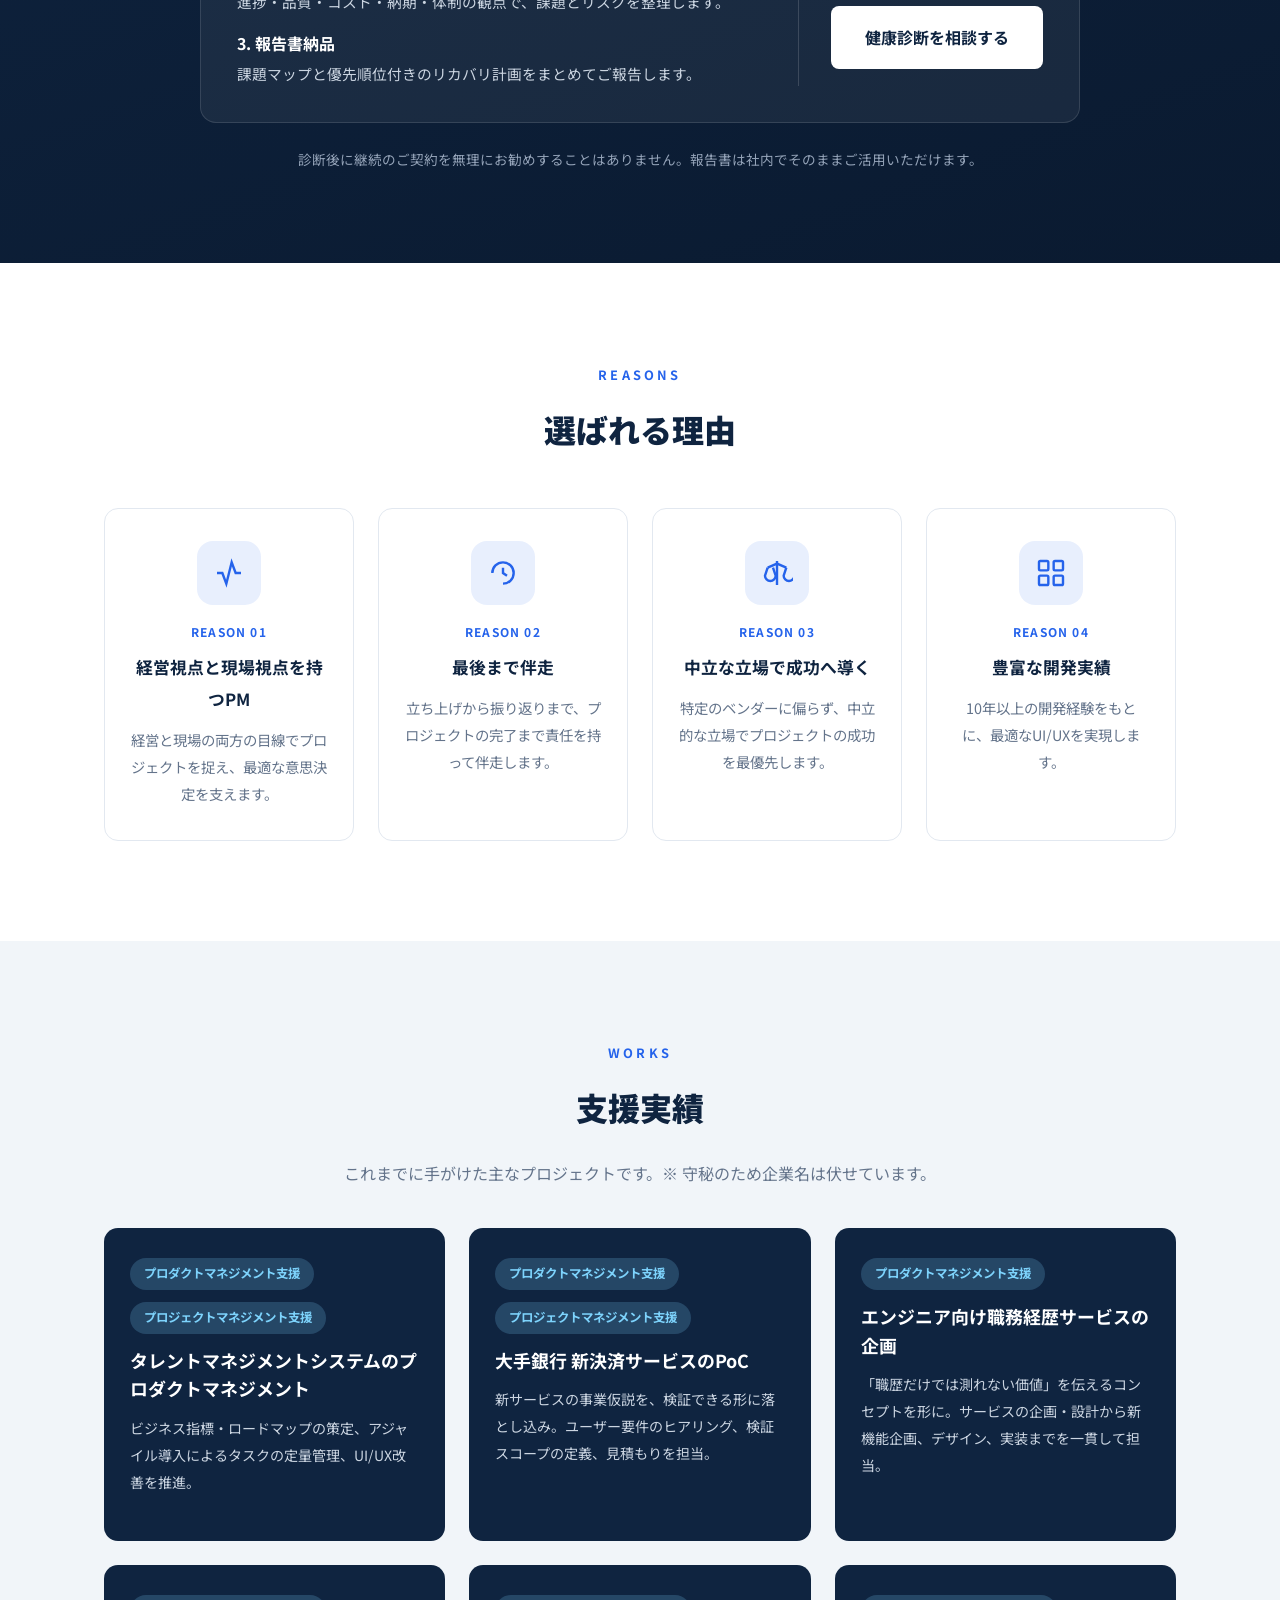
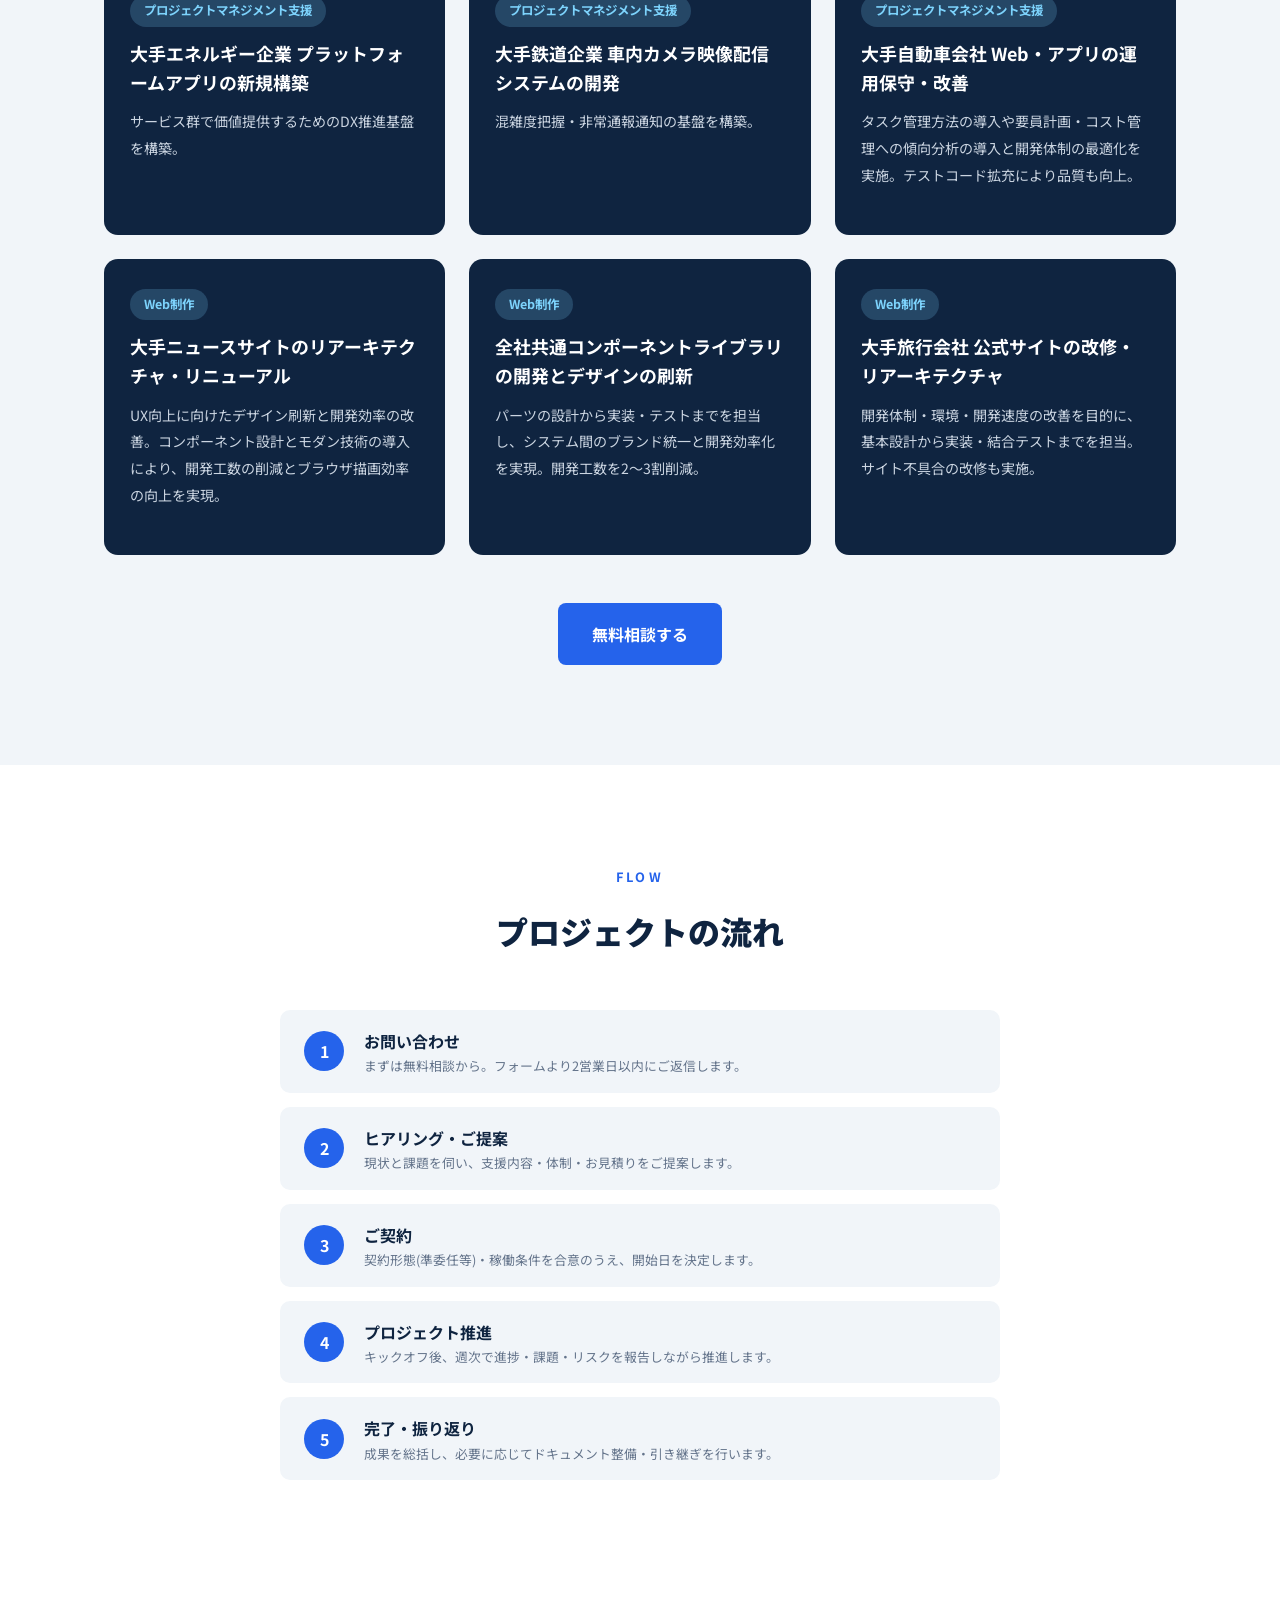
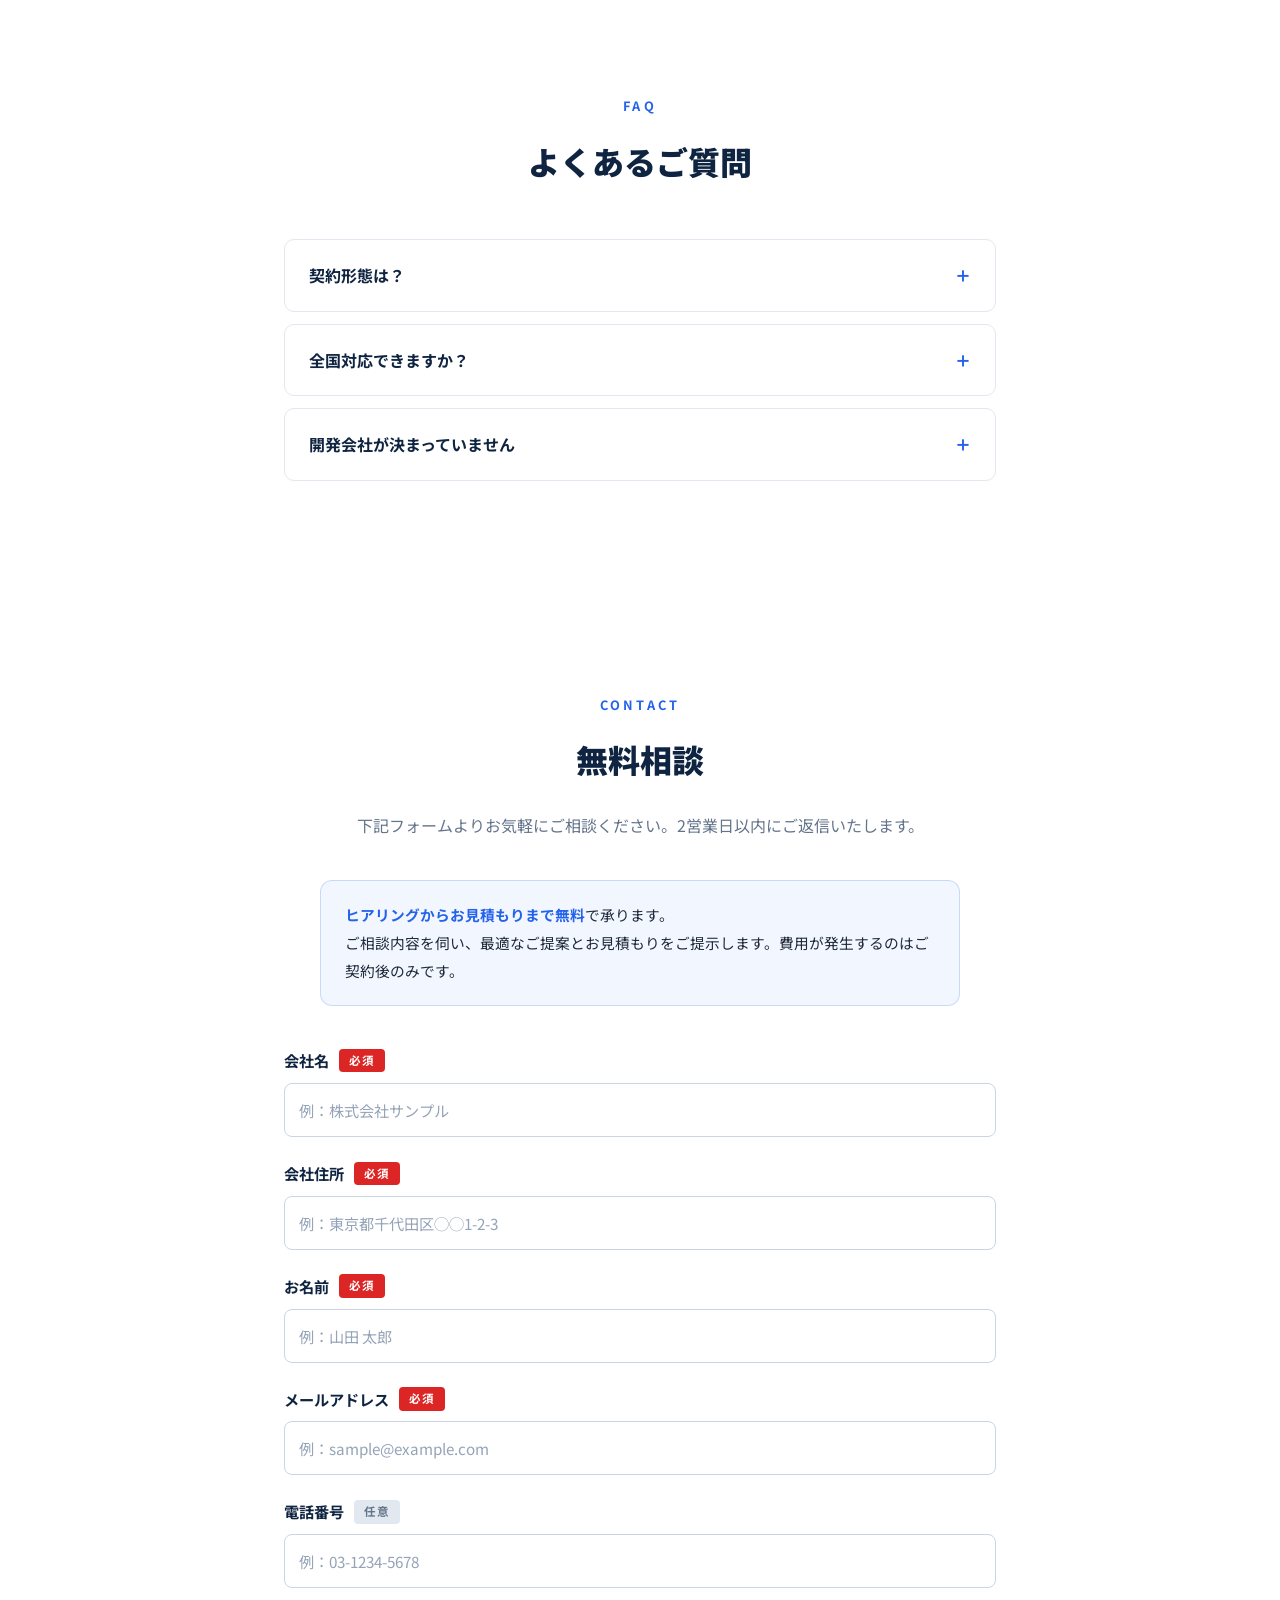
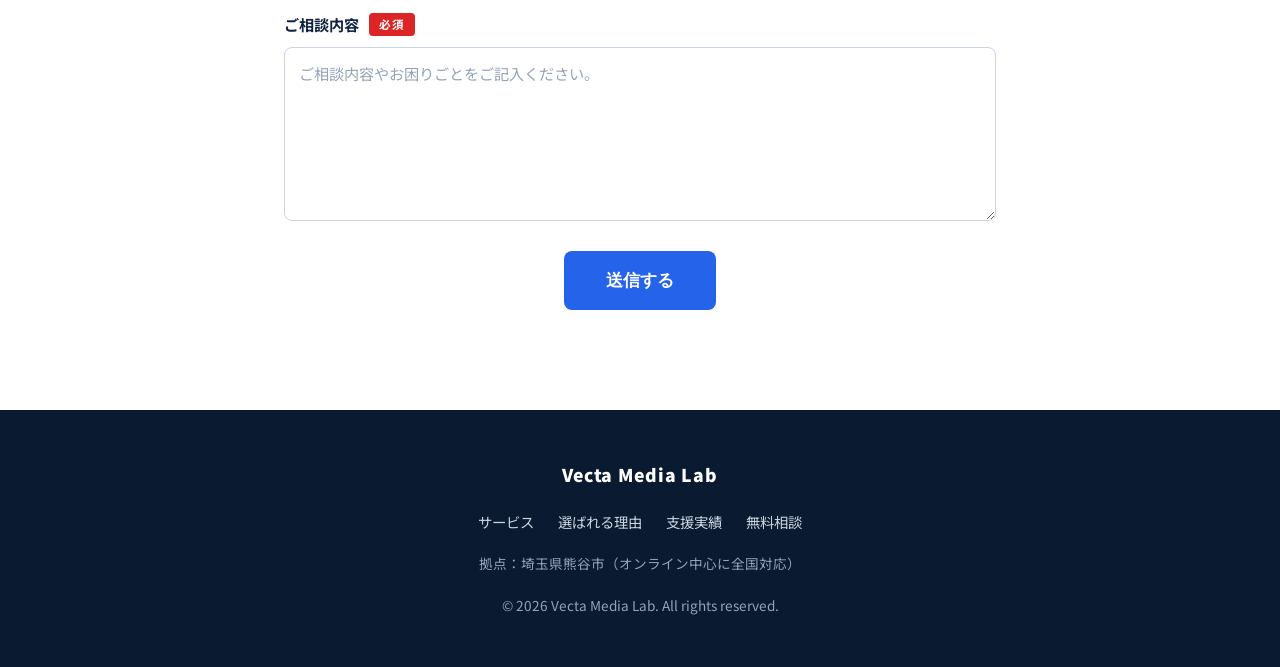
==== commit 0c9489ee: "健康診断をプロジェクトマネジメント支援のメニューとして位置付け(PjMカードに項目追加, セクション文言変更) Co-Authored-By: Claude Fable 5 <noreply@anth" ====
--- a/index.html
+++ b/index.html
@@ -41,7 +41,7 @@
       { "@type": "Offer", "itemOffered": { "@type": "Service", "name": "プロダクトマネジメント支援" } },
       { "@type": "Offer", "itemOffered": { "@type": "Service", "name": "プロジェクトマネジメント支援" } },
       { "@type": "Offer", "itemOffered": { "@type": "Service", "name": "Web制作" } },
-      { "@type": "Offer", "itemOffered": { "@type": "Service", "name": "プロジェクト健康診断（2週間）" }, "price": "300000", "priceCurrency": "JPY" }
+      { "@type": "Offer", "itemOffered": { "@type": "Service", "name": "プロジェクト健康診断（プロジェクトマネジメント支援・2週間）" }, "price": "300000", "priceCurrency": "JPY" }
     ]
   }
   </script>
@@ -93,7 +93,7 @@
     <div class="container hero__inner">
       <p class="hero__mission reveal">MISSION</p>
       <h1 class="hero__title reveal">構想から成果創出まで伴走し、<br>会社の成長を後押しします。</h1>
-      <p class="hero__lead reveal">プロダクトマネジメント・プロジェクトマネジメント・Web制作の3つの領域で、企業の挑戦を伴走支援します。</p>
+      <p class="hero__lead reveal">プロダクトマネジメント・プロジェクトマネジメント・Web制作の3つの領域で、<br>企業の挑戦を支援します。</p>
       <div class="hero__actions reveal">
         <a href="#contact" class="btn btn--primary btn--lg">無料相談する</a>
       </div>
@@ -107,12 +107,15 @@
       <p class="section__eyebrow reveal">PROBLEMS</p>
       <h2 class="section__title reveal">こんなお悩みありませんか？</h2>
       <div class="problem-grid">
-        <div class="problem-item reveal">社内にPMがいない</div>
         <div class="problem-item reveal">何をつくるべきか決めきれない</div>
+        <div class="problem-item reveal">プロジェクトの指標の決め方がわからない</div>
         <div class="problem-item reveal">要件が整理できない</div>
         <div class="problem-item reveal">プロジェクトが遅延している</div>
+        <div class="problem-item reveal">社内にPMがいない</div>
         <div class="problem-item reveal">ベンダーとの認識が合わない</div>
         <div class="problem-item reveal">リリース後の改善が回っていない</div>
+        <div class="problem-item reveal">ユーザー体験の良いサイトが欲しい</div>
+        <div class="problem-item reveal">サイトのデザインを刷新したい</div>
       </div>
       <p class="problem__close reveal">その課題、<strong>Vecta Media Lab</strong>が解決します。</p>
     </div>
@@ -144,14 +147,15 @@
             <li><strong>計画づくり</strong>プロジェクト計画書・WBS・体制・会議体の設計など、走り出す前の土台を整えます。</li>
             <li><strong>推進と管理</strong>進捗・課題・リスクの管理、ベンダー折衝、経営層への報告まで、日々の推進を担います。</li>
             <li><strong>立て直し</strong>遅延・混乱したプロジェクトの現状診断とリカバリ計画の策定・実行を、短期からお受けします。</li>
+            <li><strong><a href="#checkup" class="card__link">プロジェクト健康診断</a></strong>まず現状を知りたい方向けの、2週間・固定価格の診断パッケージです。</li>
           </ul>
         </div>
         <div class="card reveal">
           <div class="card__num">03</div>
           <h3 class="card__title">Web制作</h3>
-          <p class="card__text">コーポレートサイト・LP・Webサービスの画面を、設計から実装まで一貫して制作します。約10年のフロントエンド実務経験をもとに、公開後の運用・改善まで見据えてつくります。</p>
+          <p class="card__text">コーポレートサイト・LP・Webサービスを、設計から実装まで一貫して制作します。会社が提供する価値・ブラントを踏まえたサービス設計を行い、公開後の長期運用・改善まで見据えてつくります。</p>
           <ul class="card__list card__list--detail">
-            <li><strong>設計</strong>サイト構成・ワイヤーフレーム・デザイン方針の策定など、制作の土台を整えます。</li>
+            <li><strong>設計</strong>会社のミッション・ビジョン・今後の展開をヒアリングし、サイト構成・ワイヤーフレーム・デザイン方針の策定など、制作の土台を整えます。</li>
             <li><strong>実装</strong>HTML/CSS/JavaScriptやReactなどによる、レスポンシブ・SEOに配慮した実装を行います。</li>
             <li><strong>運用と改善</strong>公開後の更新・計測・改善提案まで対応します。</li>
           </ul>
@@ -166,9 +170,9 @@
   <!-- ===== プロジェクト健康診断（入口商品） ===== -->
   <section id="checkup" class="checkup">
     <div class="container">
-      <p class="checkup__eyebrow reveal">TRIAL</p>
+      <p class="checkup__eyebrow reveal">PROJECT MANAGEMENT MENU</p>
       <h2 class="checkup__title reveal">プロジェクト健康診断</h2>
-      <p class="checkup__lead reveal">「まず現状を客観的に把握したい」という方向けの、2週間の短期パッケージです。<br>いまのプロジェクトの課題とリスクを診断し、立て直しの道筋まで示します。</p>
+      <p class="checkup__lead reveal">プロジェクトマネジメント支援の入口となる、2週間の短期パッケージです。<br>いまのプロジェクトの課題とリスクを診断し、立て直しの道筋まで示します。</p>
       <div class="checkup__box reveal">
         <ul class="checkup__points">
           <li><strong>1. 現状ヒアリング</strong>関係者へのヒアリングと、計画・課題・体制資料の棚卸しを行います。</li>
@@ -220,8 +224,8 @@
             <svg viewBox="0 0 24 24" fill="none" stroke="currentColor" stroke-width="1.8"><rect x="3" y="3" width="7" height="7" rx="1"/><rect x="14" y="3" width="7" height="7" rx="1"/><rect x="3" y="14" width="7" height="7" rx="1"/><rect x="14" y="14" width="7" height="7" rx="1"/></svg>
           </div>
           <div class="reason__no">REASON 04</div>
-          <h3 class="reason__title">実装が分かるPM</h3>
-          <p class="reason__text">約10年の開発実務経験をもとに、技術的な実現性に裏付けられた判断とエンジニアとの対話ができます。</p>
+          <h3 class="reason__title">豊富な開発実績</h3>
+          <p class="reason__text">10年以上の開発経験をもとに、最適なUI/UXを実現します。</p>
         </div>
       </div>
     </div>
@@ -269,12 +273,12 @@
         <div class="work reveal">
           <div class="work__tag">Web制作</div>
           <h3 class="work__title">大手ニュースサイトのリアーキテクチャ・リニューアル</h3>
-          <p class="work__text">UX向上に向けたデザイン刷新と開発効率の改善。コンポーネント設計とモダン技術の導入により、開発工数の削減と描画効率の向上を実現。</p>
+          <p class="work__text">UX向上に向けたデザイン刷新と開発効率の改善。コンポーネント設計とモダン技術の導入により、開発工数の削減とブラウザ描画効率の向上を実現。</p>
         </div>
         <div class="work reveal">
           <div class="work__tag">Web制作</div>
-          <h3 class="work__title">全社共通コンポーネントライブラリの開発</h3>
-          <p class="work__text">基本設計から実装・テストまでを担当し、システム間のブランド統一と開発効率化を実現。開発工数を2〜3割削減。</p>
+          <h3 class="work__title">全社共通コンポーネントライブラリの開発とデザインの刷新</h3>
+          <p class="work__text">パーツの設計から実装・テストまでを担当し、システム間のブランド統一と開発効率化を実現。開発工数を2〜3割削減。</p>
         </div>
         <div class="work reveal">
           <div class="work__tag">Web制作</div>
@@ -352,7 +356,7 @@
       <div class="faq reveal">
         <details class="faq__item">
           <summary>契約形態は？</summary>
-          <p>準委任契約・スポット契約に対応しています。</p>
+          <p>請負契約・準委任契約・スポット契約に対応しています。</p>
         </details>
         <details class="faq__item">
           <summary>全国対応できますか？</summary>
@@ -360,7 +364,7 @@
         </details>
         <details class="faq__item">
           <summary>開発会社が決まっていません</summary>
-          <p>ベンダー選定から支援可能です。</p>
+          <p>ベンダー選定からご支援かのうです。もしくはVecta Media Labにお任せください。</p>
         </details>
       </div>
     </div>
--- a/style.css
+++ b/style.css
@@ -154,7 +154,7 @@
 .card__num { font-size: 1.6rem; font-weight: 900; color: var(--blue); opacity: .5; margin-bottom: 8px; }
 .card__title { font-size: 1.1rem; color: var(--navy); margin-bottom: 8px; }
 .card__text { color: var(--muted); font-size: .92rem; margin-bottom: 14px; }
-.card__list { list-style: none; margin-top: auto; }
+.card__list { list-style: none; }
 .card__list li { font-size: .85rem; color: var(--text); padding-left: 18px; position: relative; line-height: 1.9; }
 .card__list li::before { content: ""; position: absolute; left: 2px; top: .8em; width: 6px; height: 6px; border-radius: 50%; background: var(--blue); }
 .card__list--detail { border-top: 1px dashed var(--border); padding-top: 16px; }
@@ -162,6 +162,8 @@
 .card__list--detail li:last-child { margin-bottom: 0; }
 .card__list--detail li::before { top: .55em; }
 .card__list--detail li strong { display: block; color: var(--navy); font-size: .92rem; font-weight: 700; margin-bottom: 2px; }
+.card__link { color: var(--blue); text-decoration: underline; text-underline-offset: 3px; }
+.card__link:hover { color: var(--blue-dark); }
 
 /* =========================================================
    プロジェクト健康診断（入口商品）
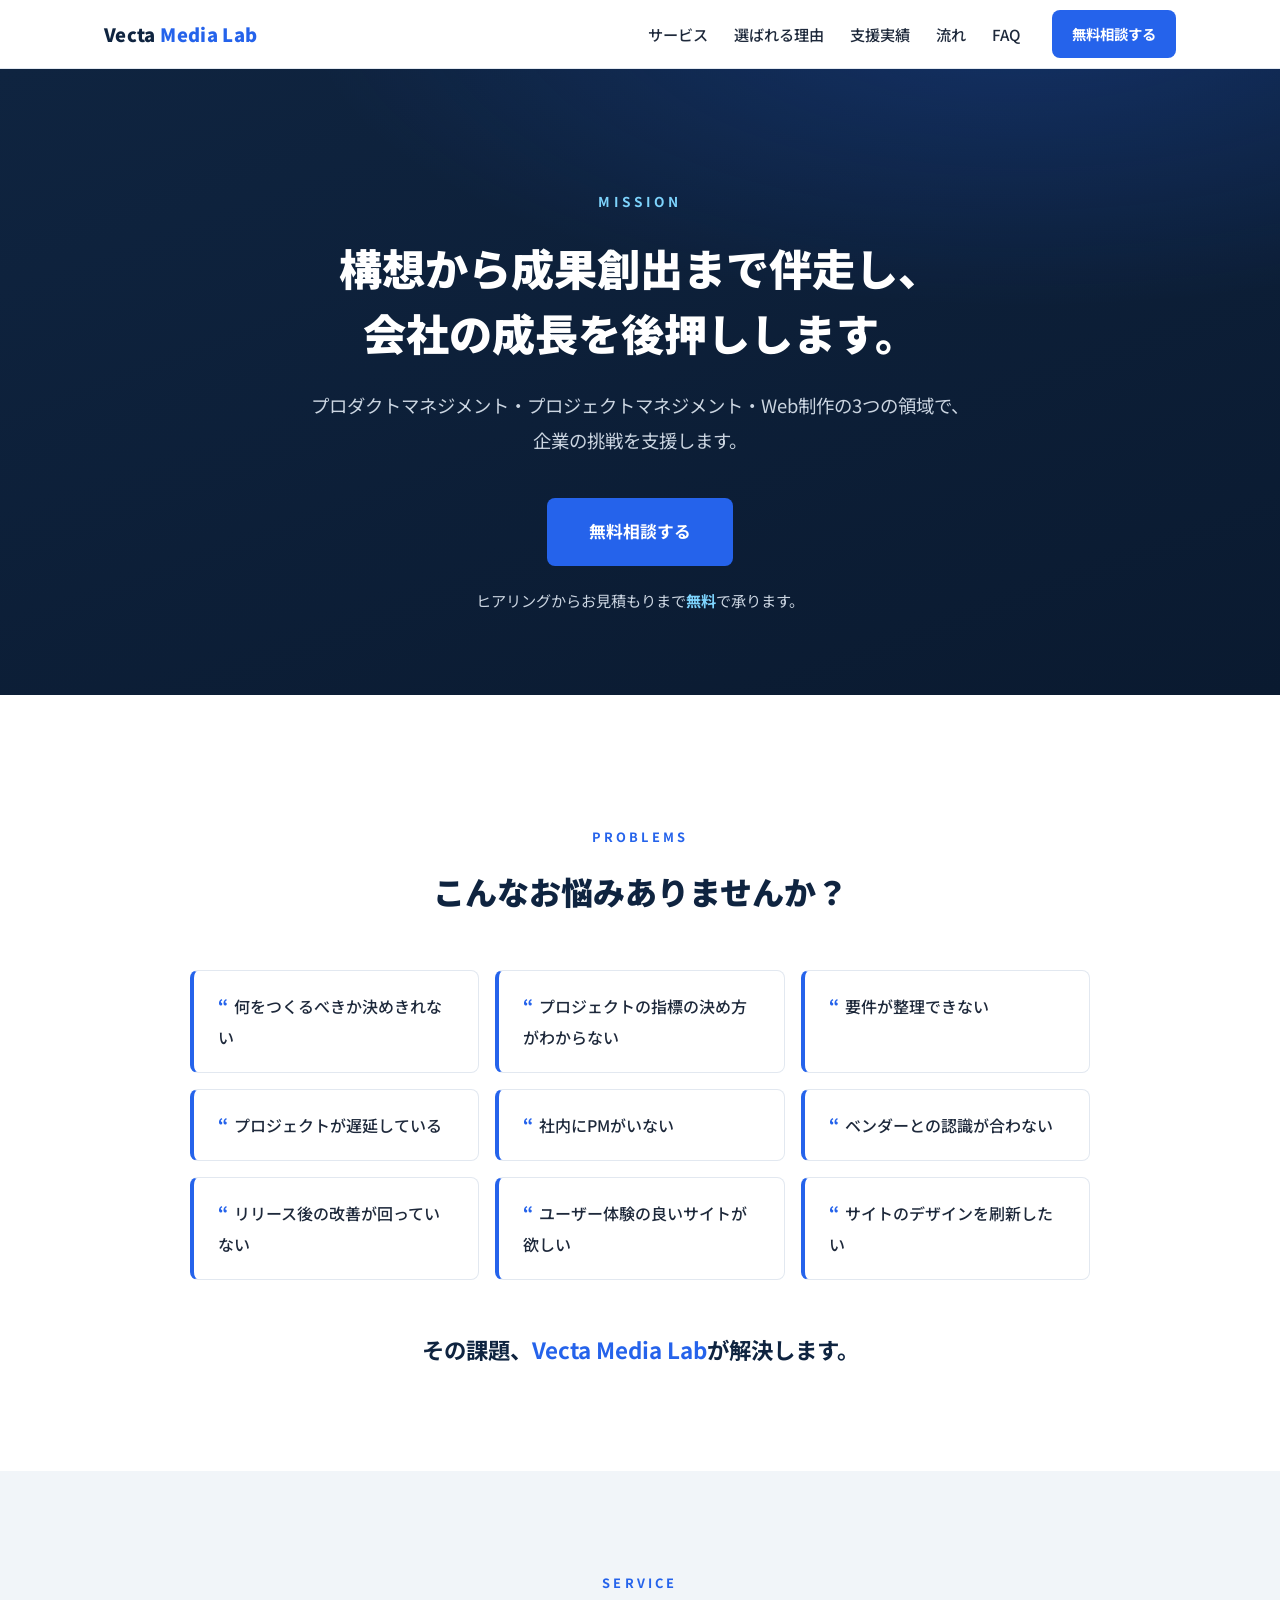
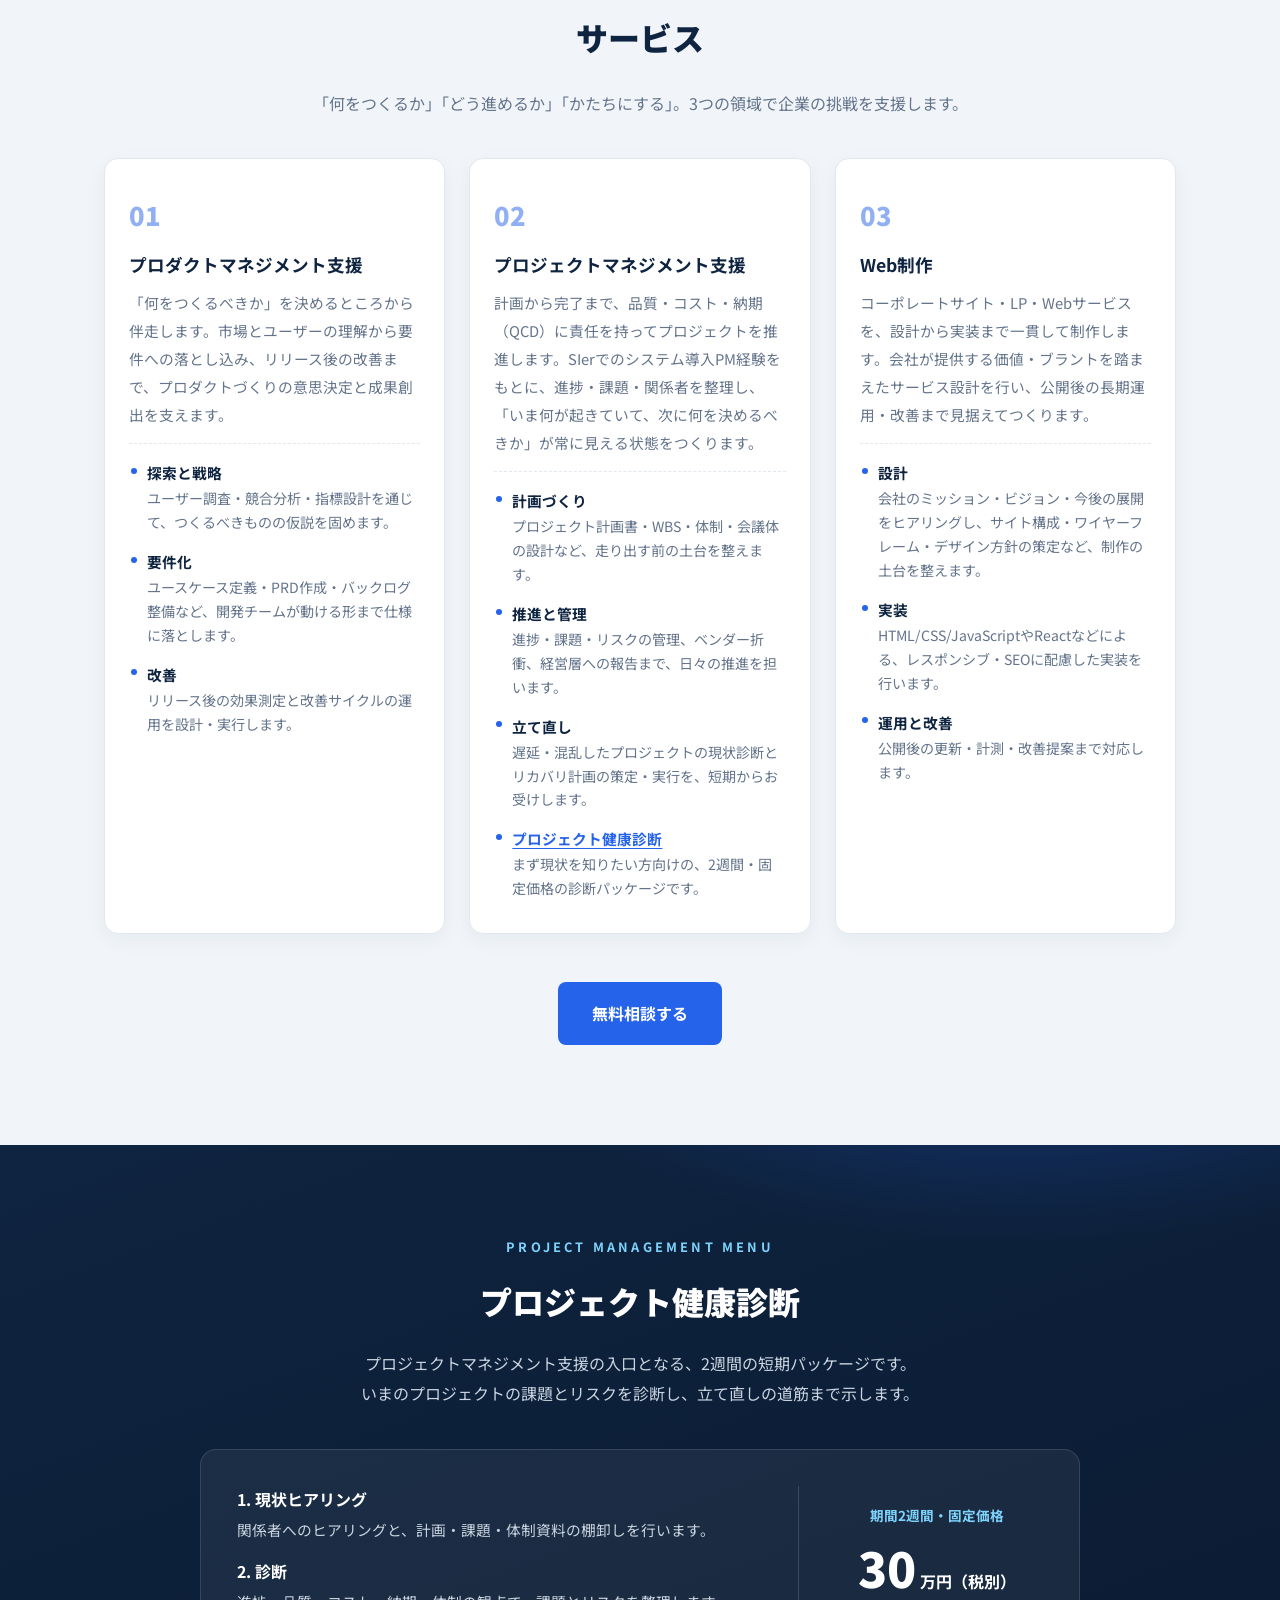
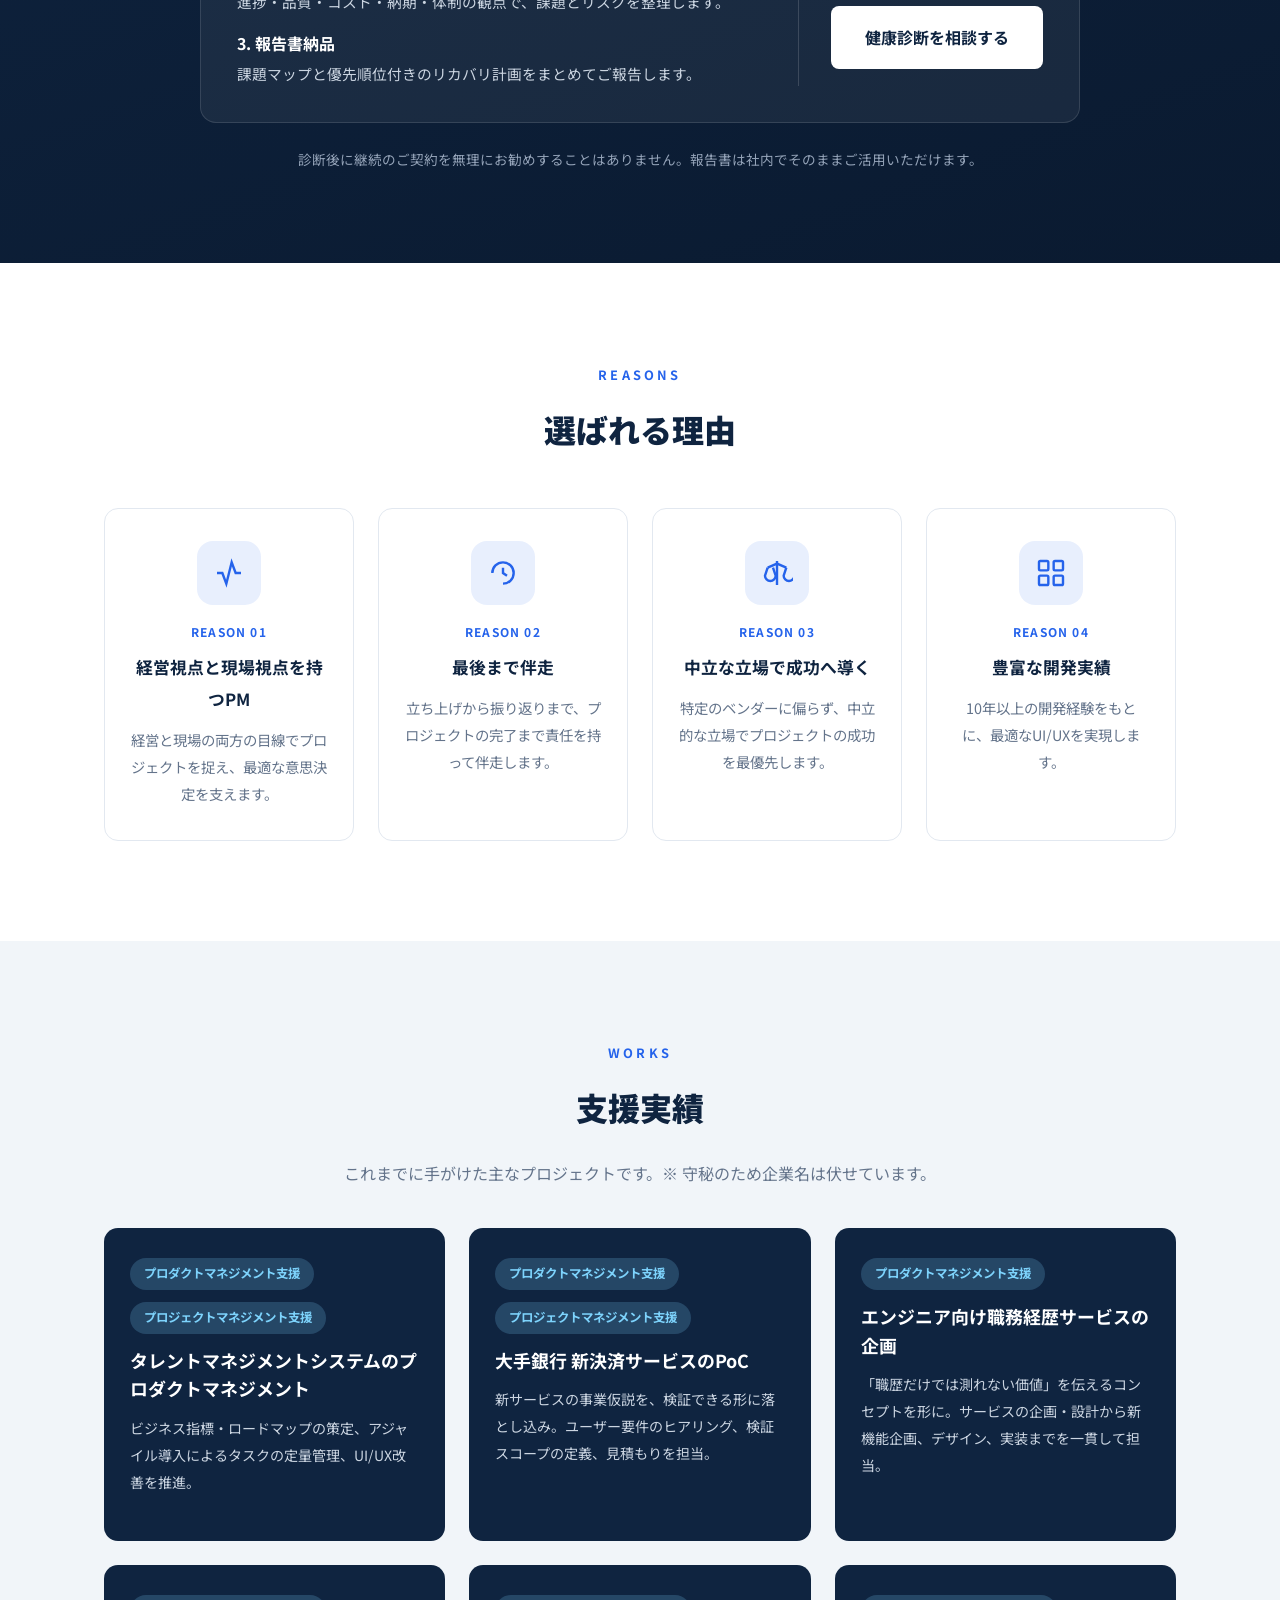
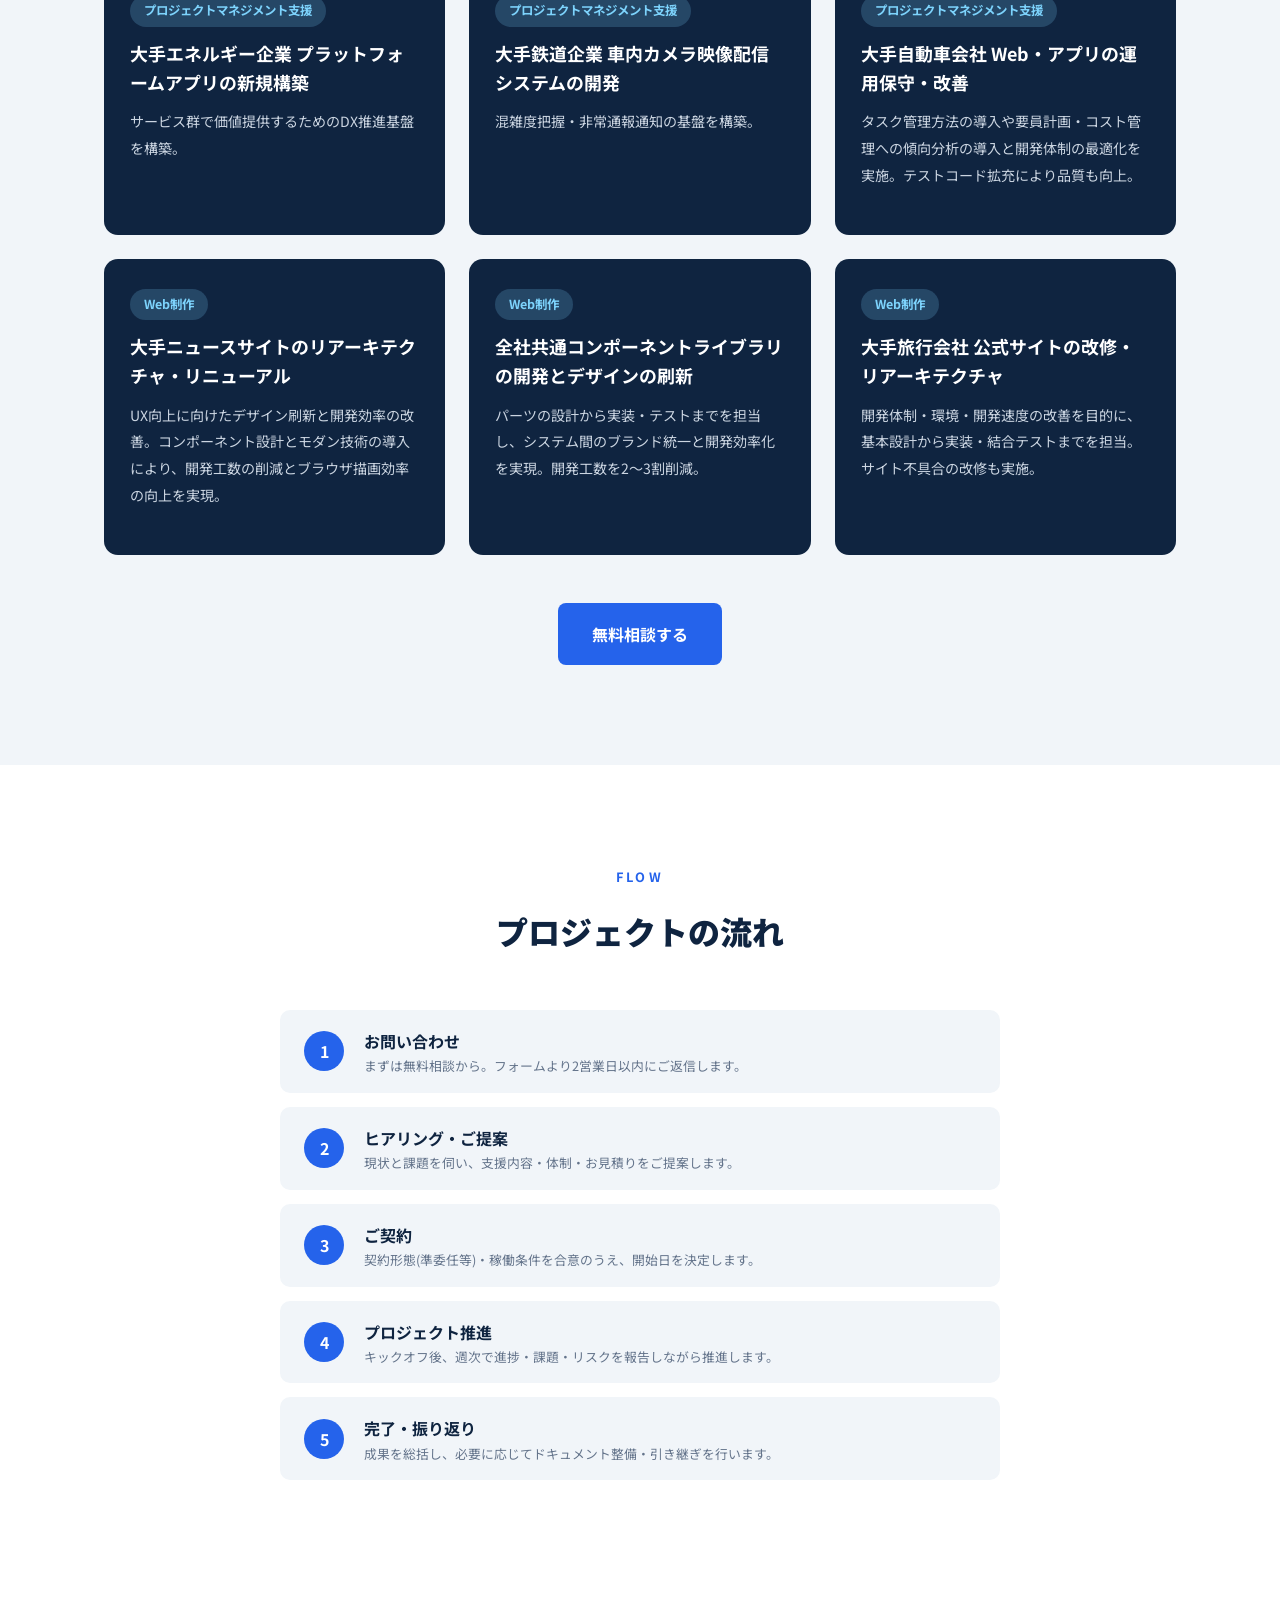
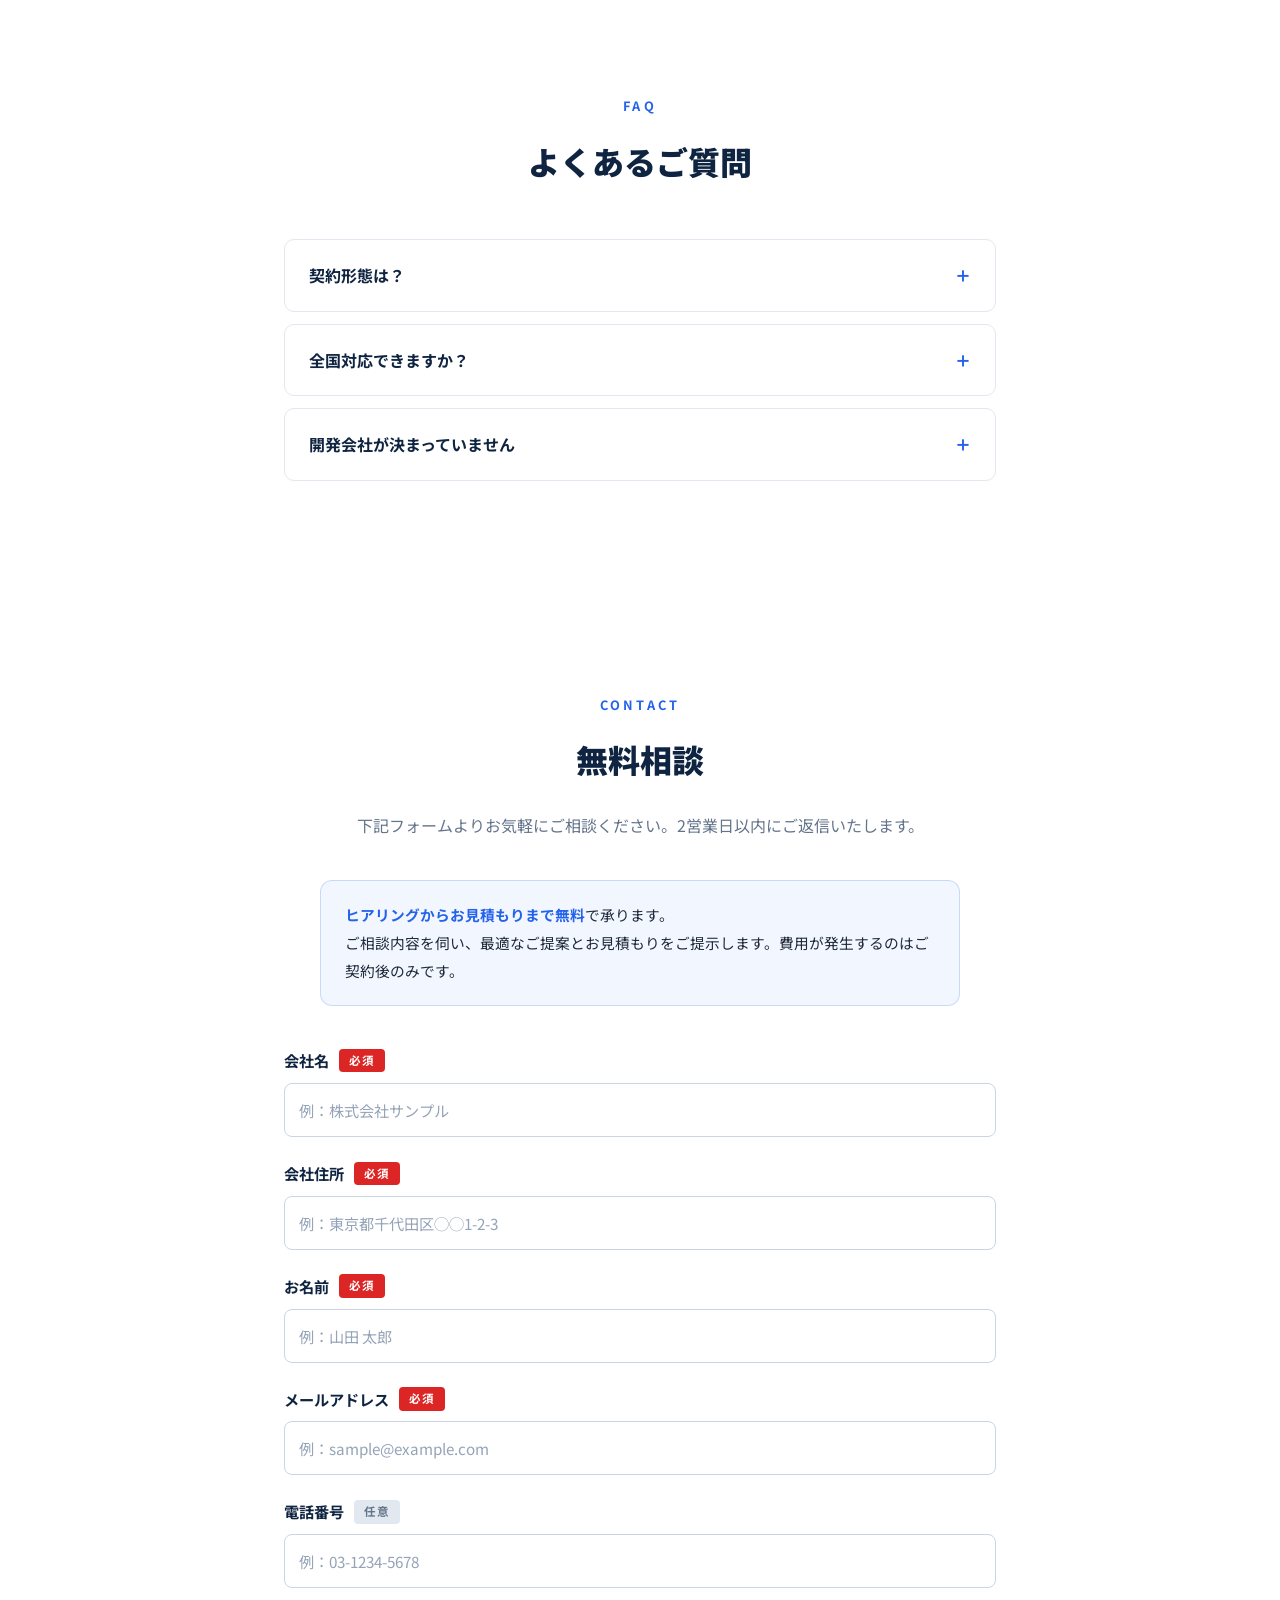
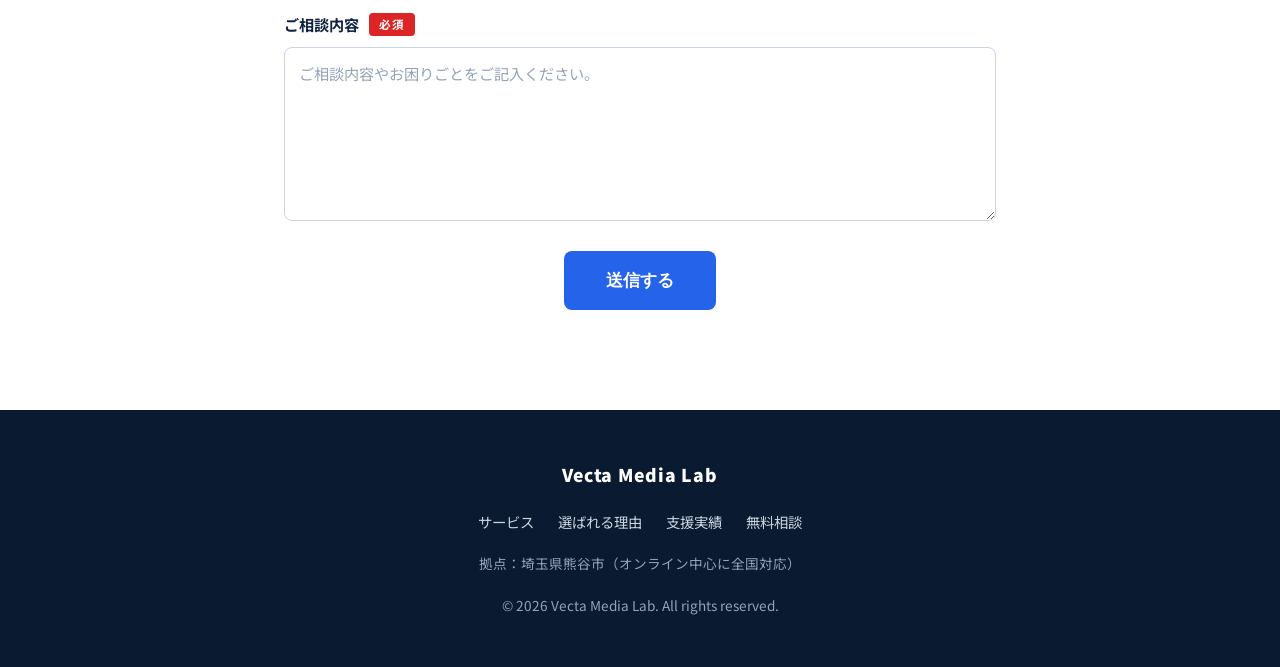
==== commit e24d1365: "ヘッダーナビから健康診断リンクを削除(PjMカード内リンクからの導線に一本化) Co-Authored-By: Claude Fable 5 <noreply@anthropic.com>" ====
--- a/index.html
+++ b/index.html
@@ -77,7 +77,6 @@
       <a href="#hero" class="logo">Vecta<span> Media Lab</span></a>
       <nav class="nav">
         <a href="#service">サービス</a>
-        <a href="#checkup">健康診断</a>
         <a href="#reasons">選ばれる理由</a>
         <a href="#works">支援実績</a>
         <a href="#flow">流れ</a>
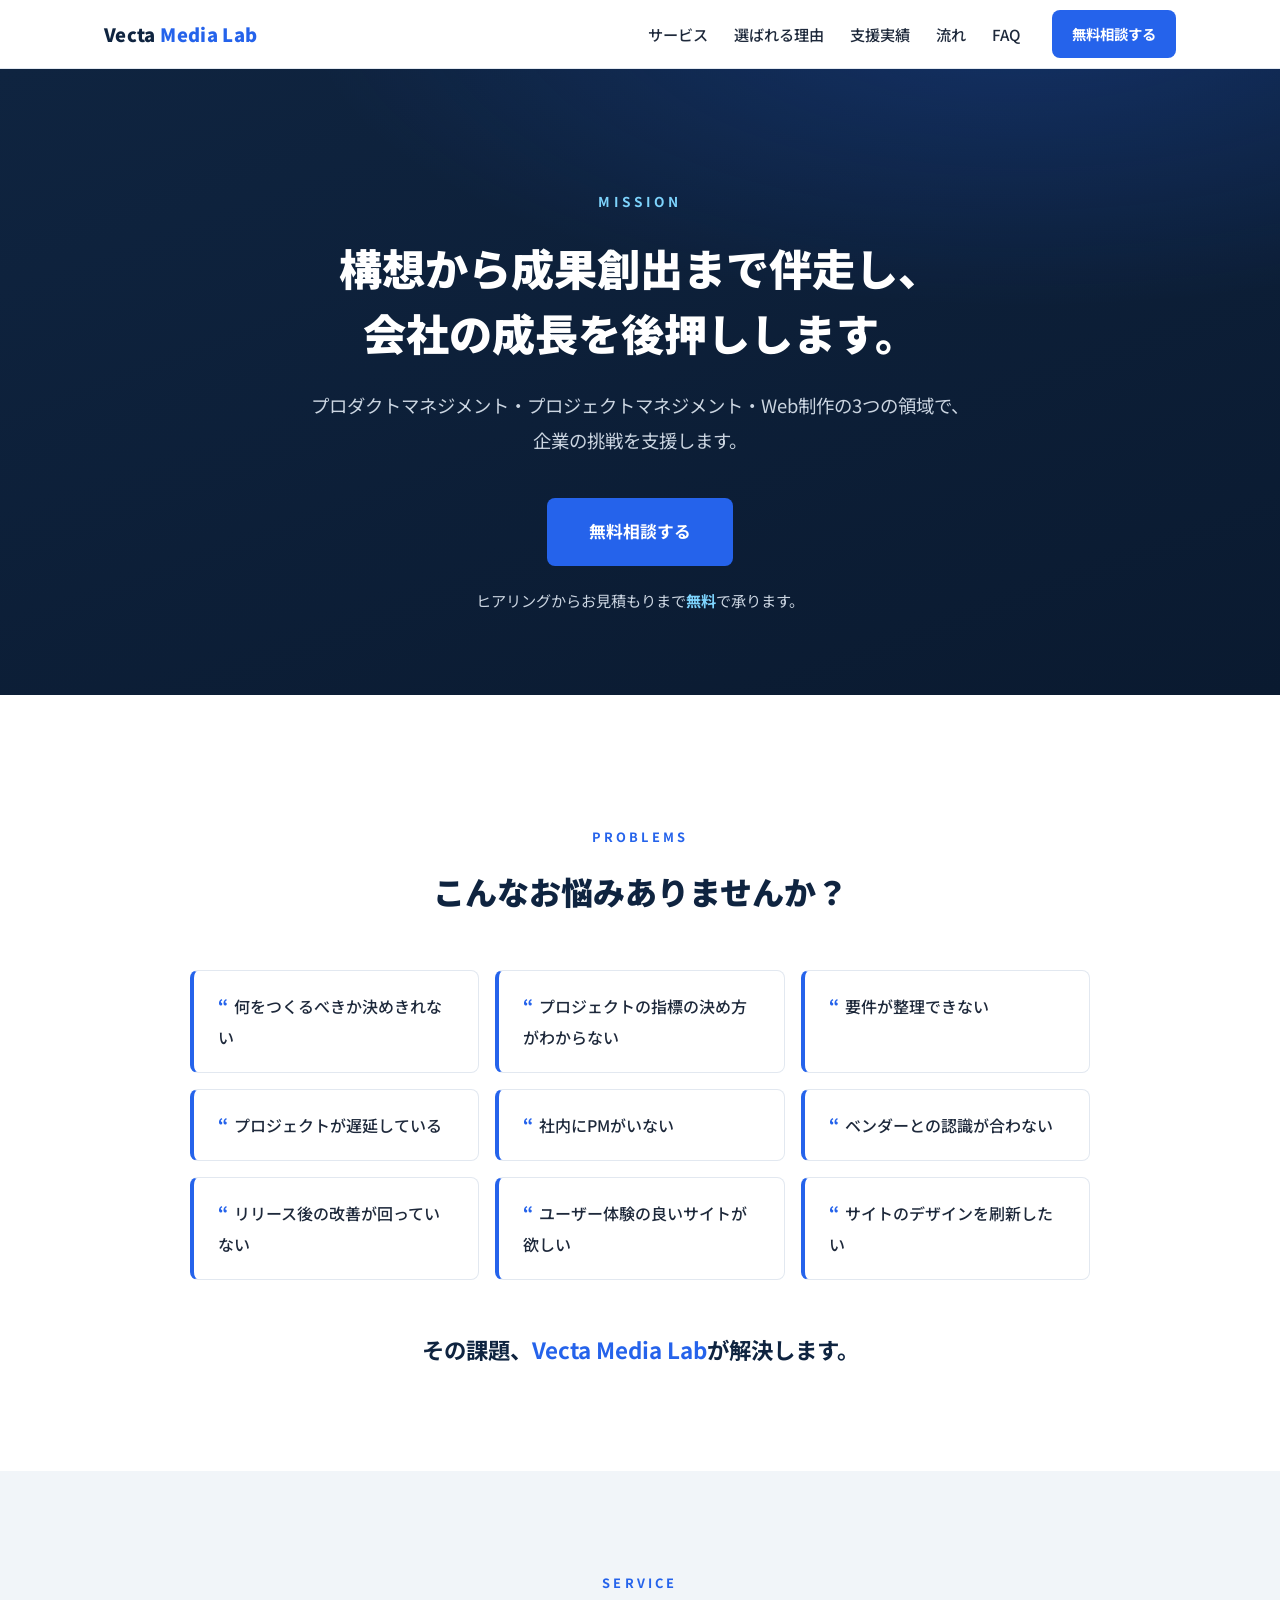
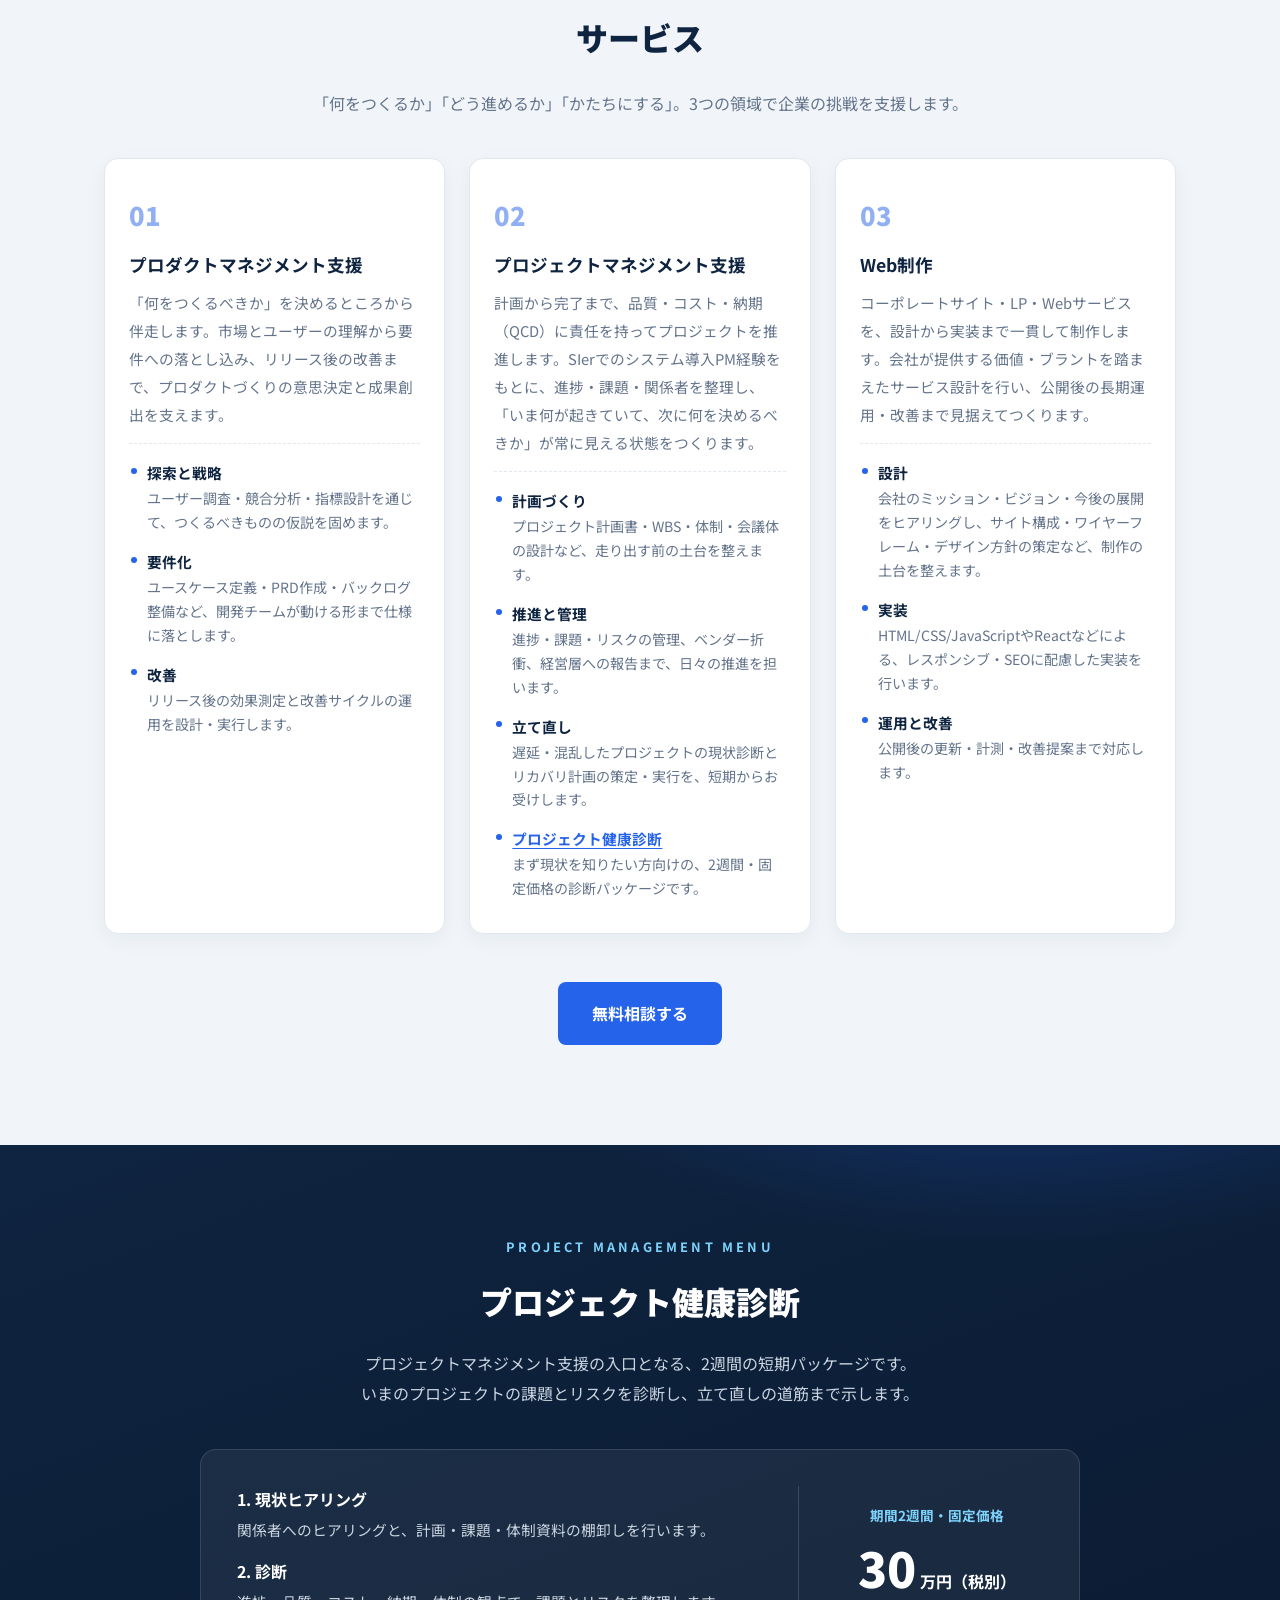
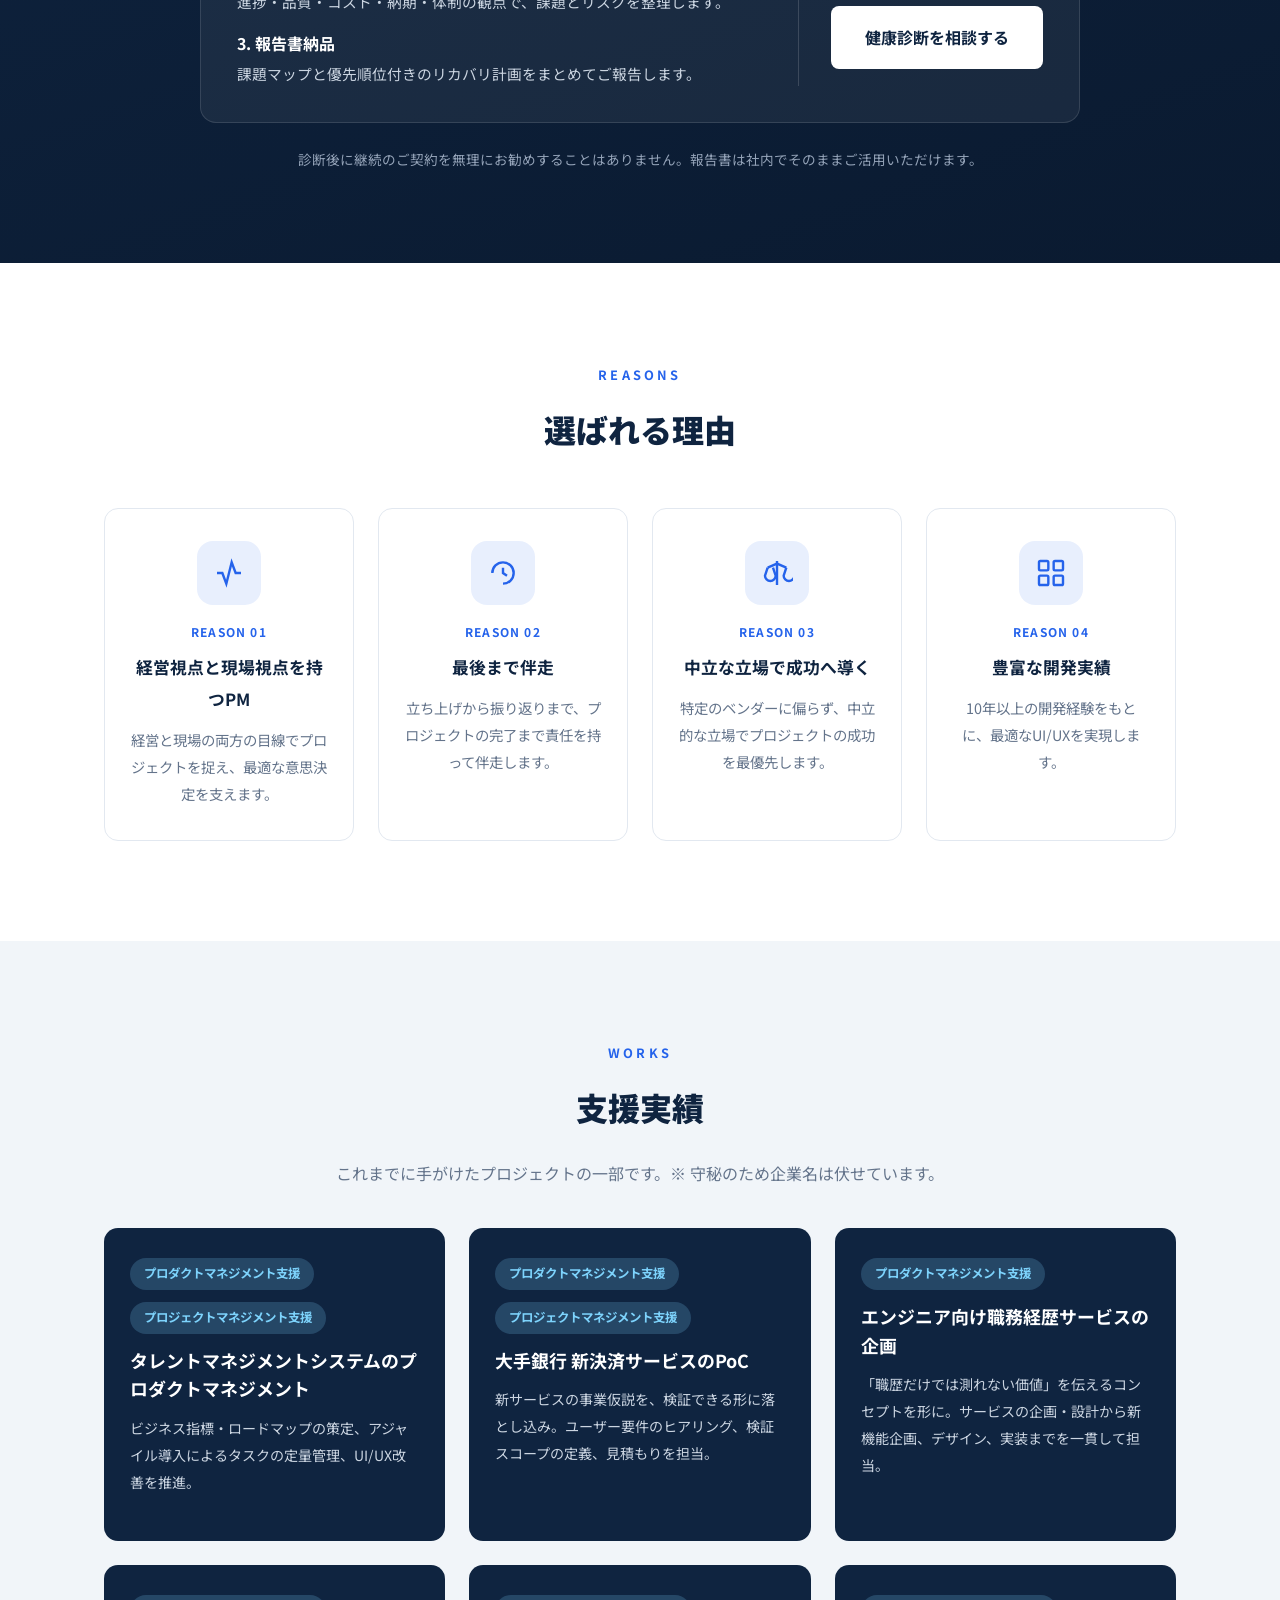
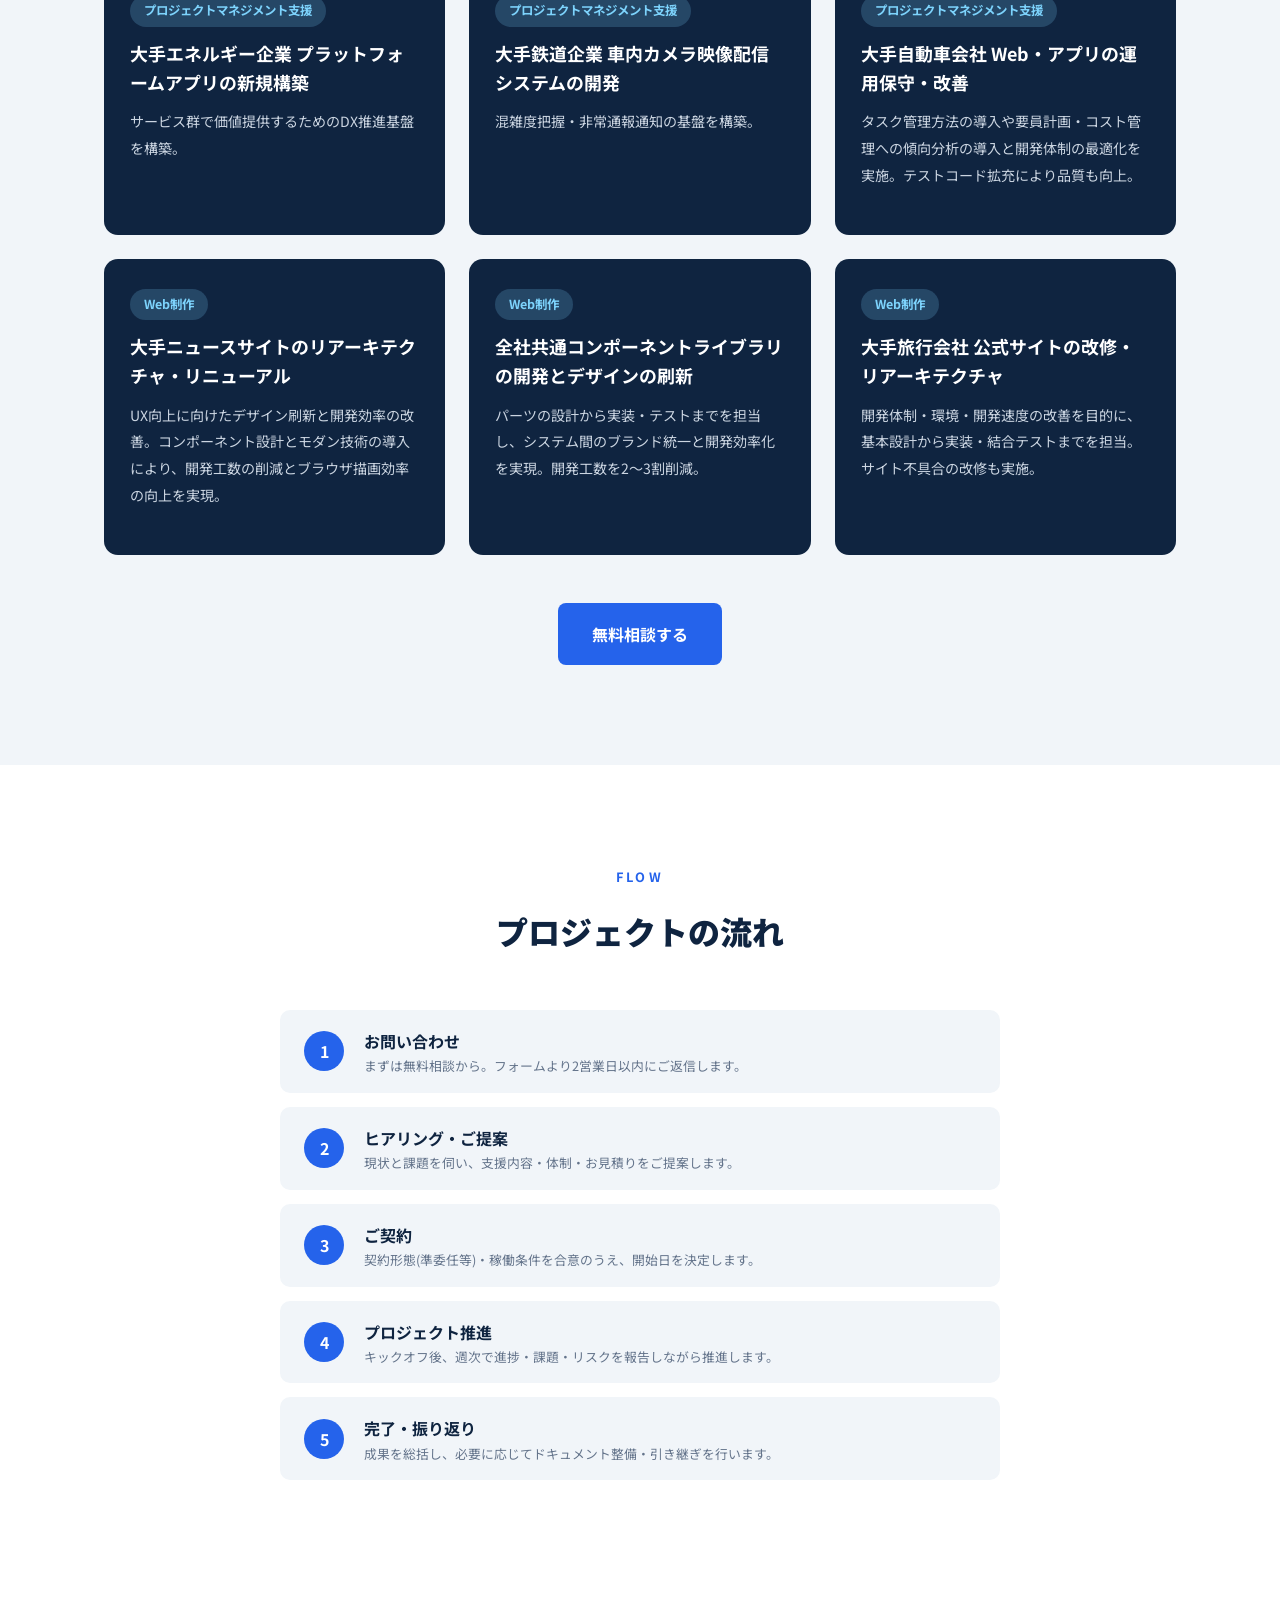
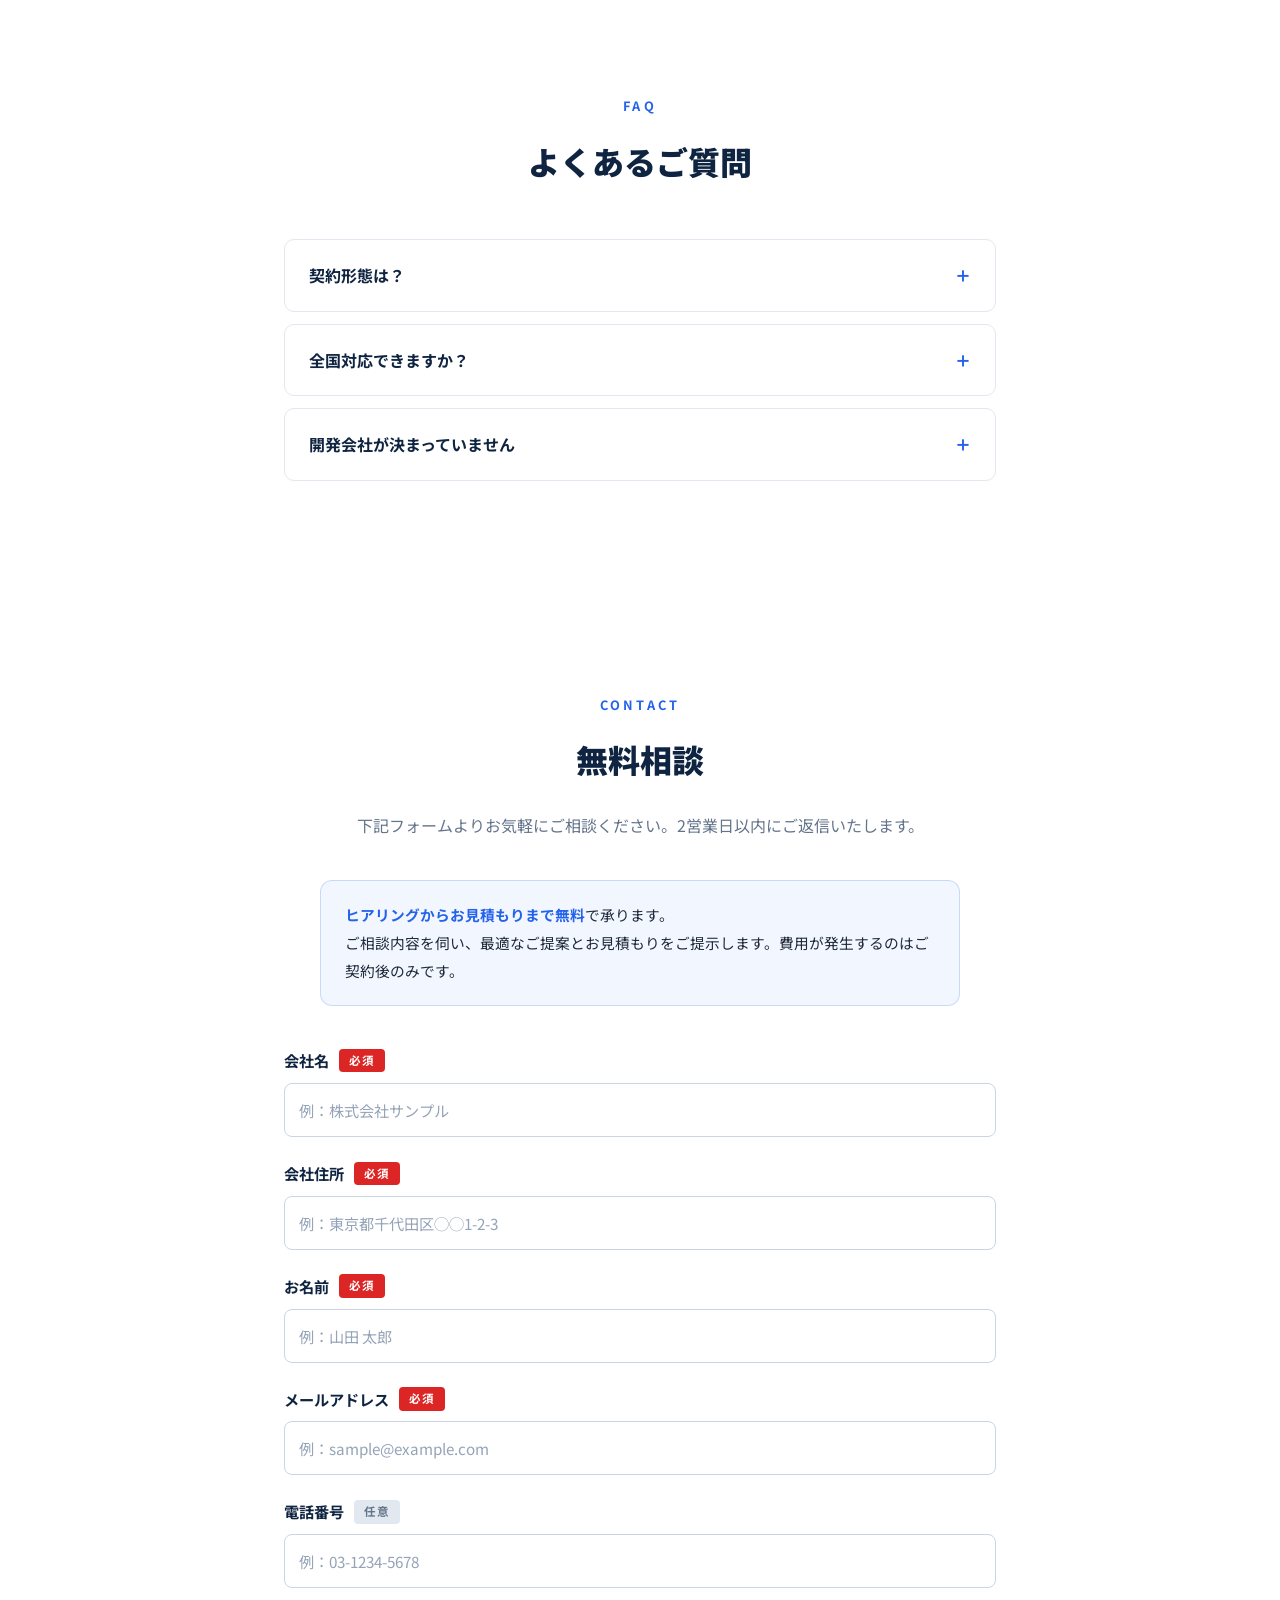
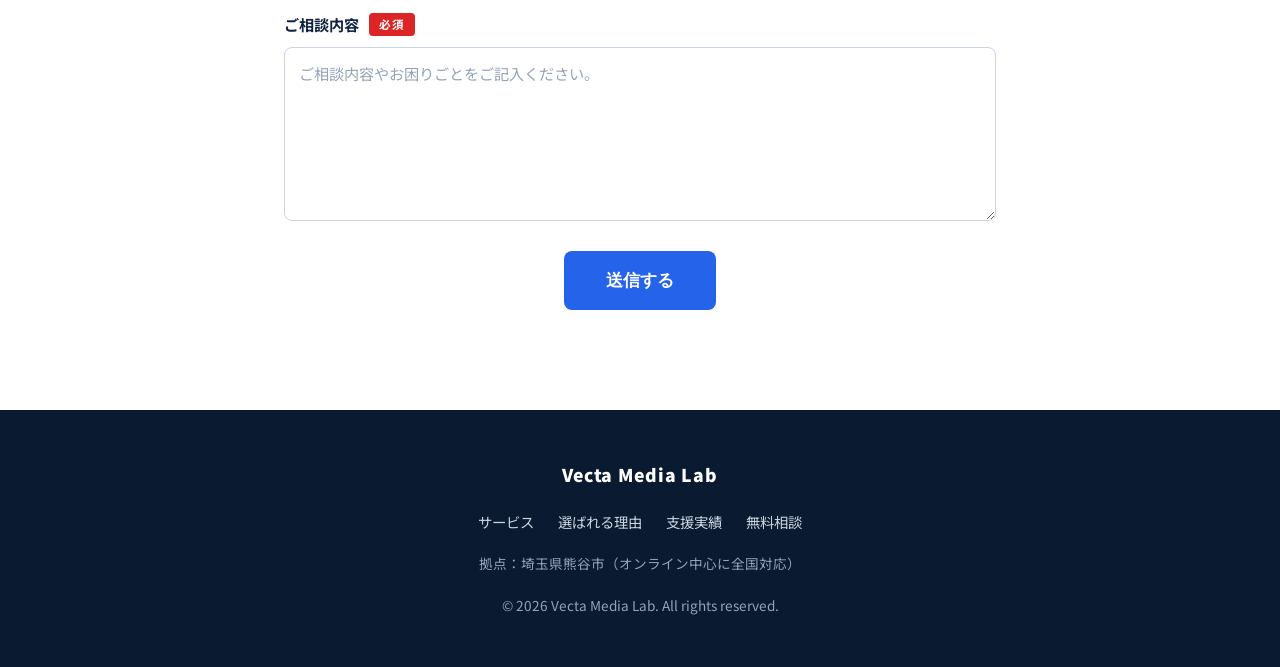
==== commit 4cddfb26: "実績のリード文を「プロジェクトの一部です」に変更 Co-Authored-By: Claude Fable 5 <noreply@anthropic.com>" ====
--- a/index.html
+++ b/index.html
@@ -6,12 +6,12 @@
   <!-- ===== SEO ===== -->
   <title>Vecta Media Lab - プロダクトマネジメント・プロジェクトマネジメント・Web制作</title>
   <meta name="description" content="Vecta Media Lab（川田翔平）は、プロダクトマネジメント・プロジェクトマネジメント・Web制作の3つの領域で企業を伴走支援。何をつくるかの意思決定から、プロジェクト推進、サイトの設計・実装まで。ヒアリングからお見積もりまで無料です。" />
-  <link rel="canonical" href="https://shkwt.github.io/homepage/" />
+  <link rel="canonical" href="https://shkwt.github.io/VectaMediaLab/" />
   <meta name="google-site-verification" content="xUj4yr0oeqQKcsliV6Xpa871Iz03kF10Er4moEQl4Zw" />
   <meta property="og:title" content="Vecta Media Lab" />
   <meta property="og:description" content="プロダクトマネジメント・プロジェクトマネジメント・Web制作の3つの領域で、構想から成果まで伴走支援します。" />
   <meta property="og:type" content="website" />
-  <meta property="og:url" content="https://shkwt.github.io/homepage/" />
+  <meta property="og:url" content="https://shkwt.github.io/VectaMediaLab/" />
   <meta property="og:site_name" content="Vecta Media Lab" />
   <meta property="og:locale" content="ja_JP" />
   <meta name="twitter:card" content="summary" />
@@ -32,7 +32,7 @@
     "@type": "ProfessionalService",
     "name": "Vecta Media Lab",
     "description": "プロダクトマネジメント・プロジェクトマネジメント・Web制作の3つの領域で、構想から成果まで伴走支援します。",
-    "url": "https://shkwt.github.io/homepage/",
+    "url": "https://shkwt.github.io/VectaMediaLab/",
     "founder": { "@type": "Person", "name": "川田翔平" },
     "address": { "@type": "PostalAddress", "addressRegion": "埼玉県", "addressLocality": "熊谷市", "addressCountry": "JP" },
     "areaServed": "JP",
@@ -235,7 +235,7 @@
     <div class="container">
       <p class="section__eyebrow reveal">WORKS</p>
       <h2 class="section__title reveal">支援実績</h2>
-      <p class="section__text reveal">これまでに手がけた主なプロジェクトです。※ 守秘のため企業名は伏せています。</p>
+      <p class="section__text reveal">これまでに手がけたプロジェクトの一部です。※ 守秘のため企業名は伏せています。</p>
       <div class="cards cards--3">
         <div class="work reveal">
           <div class="work__tag">プロダクトマネジメント支援</div>
@@ -389,6 +389,7 @@
       -->
       <form id="contact-form" class="form reveal" action="#" method="post">
         <input type="text" name="honey" style="display:none" tabindex="-1" autocomplete="off" />
+        <input type="hidden" name="inquiry_type" id="inquiry-type" value="通常の無料相談" />
         <label>
           <span class="form__head">会社名 <span class="req">必須</span></span>
           <input type="text" name="company" placeholder="例：株式会社サンプル" required />
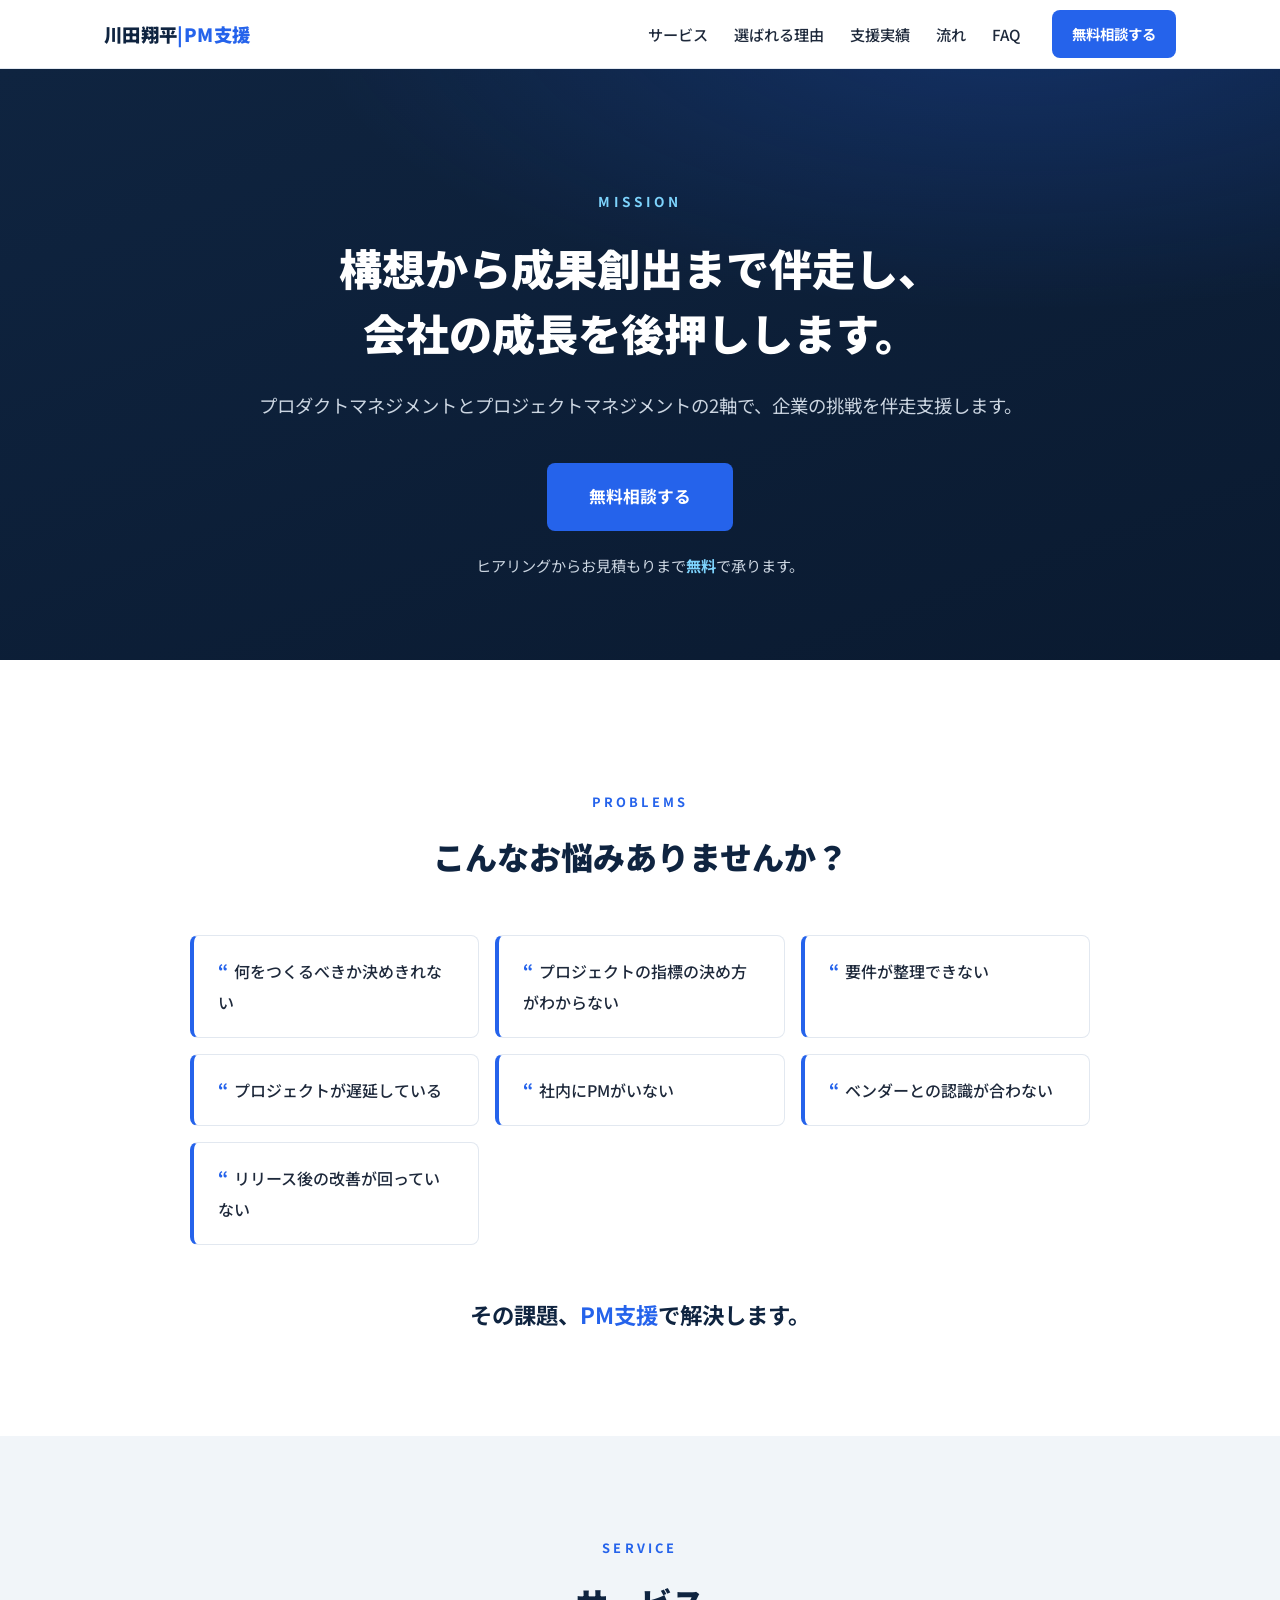
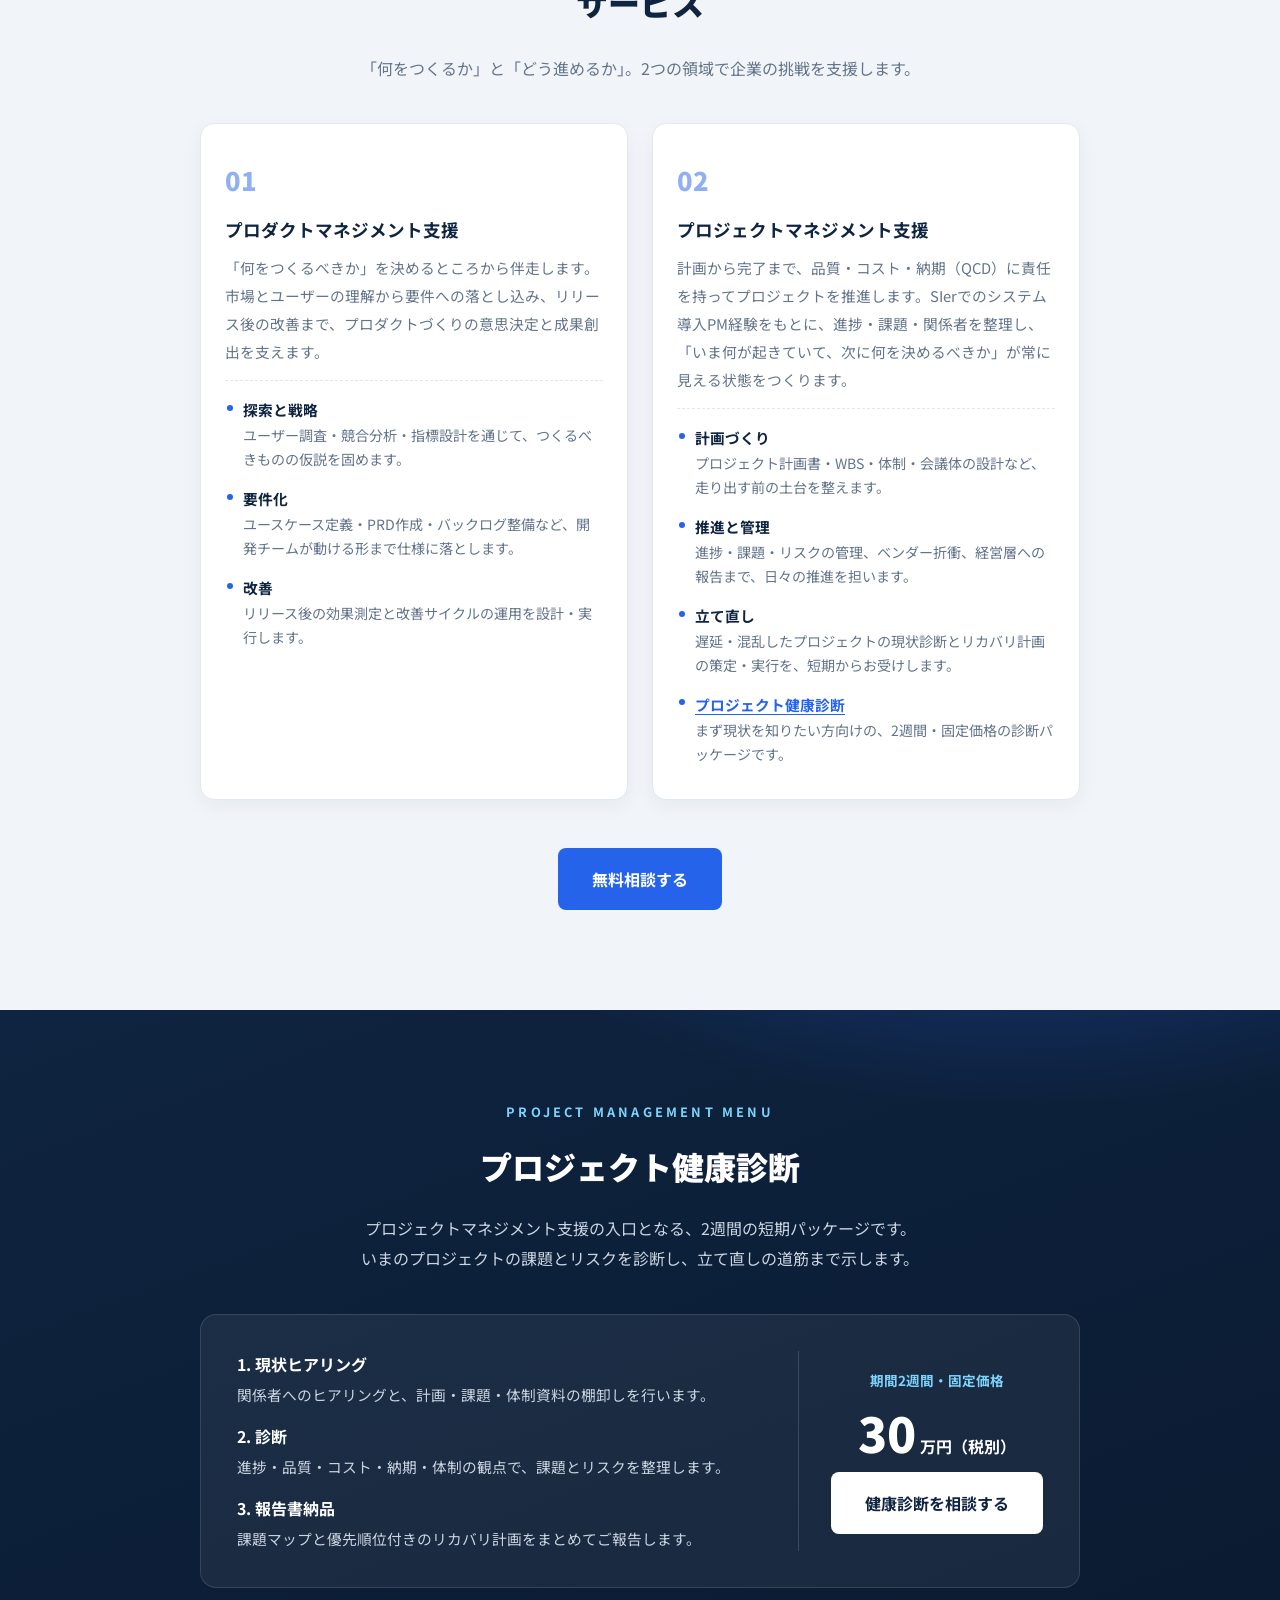
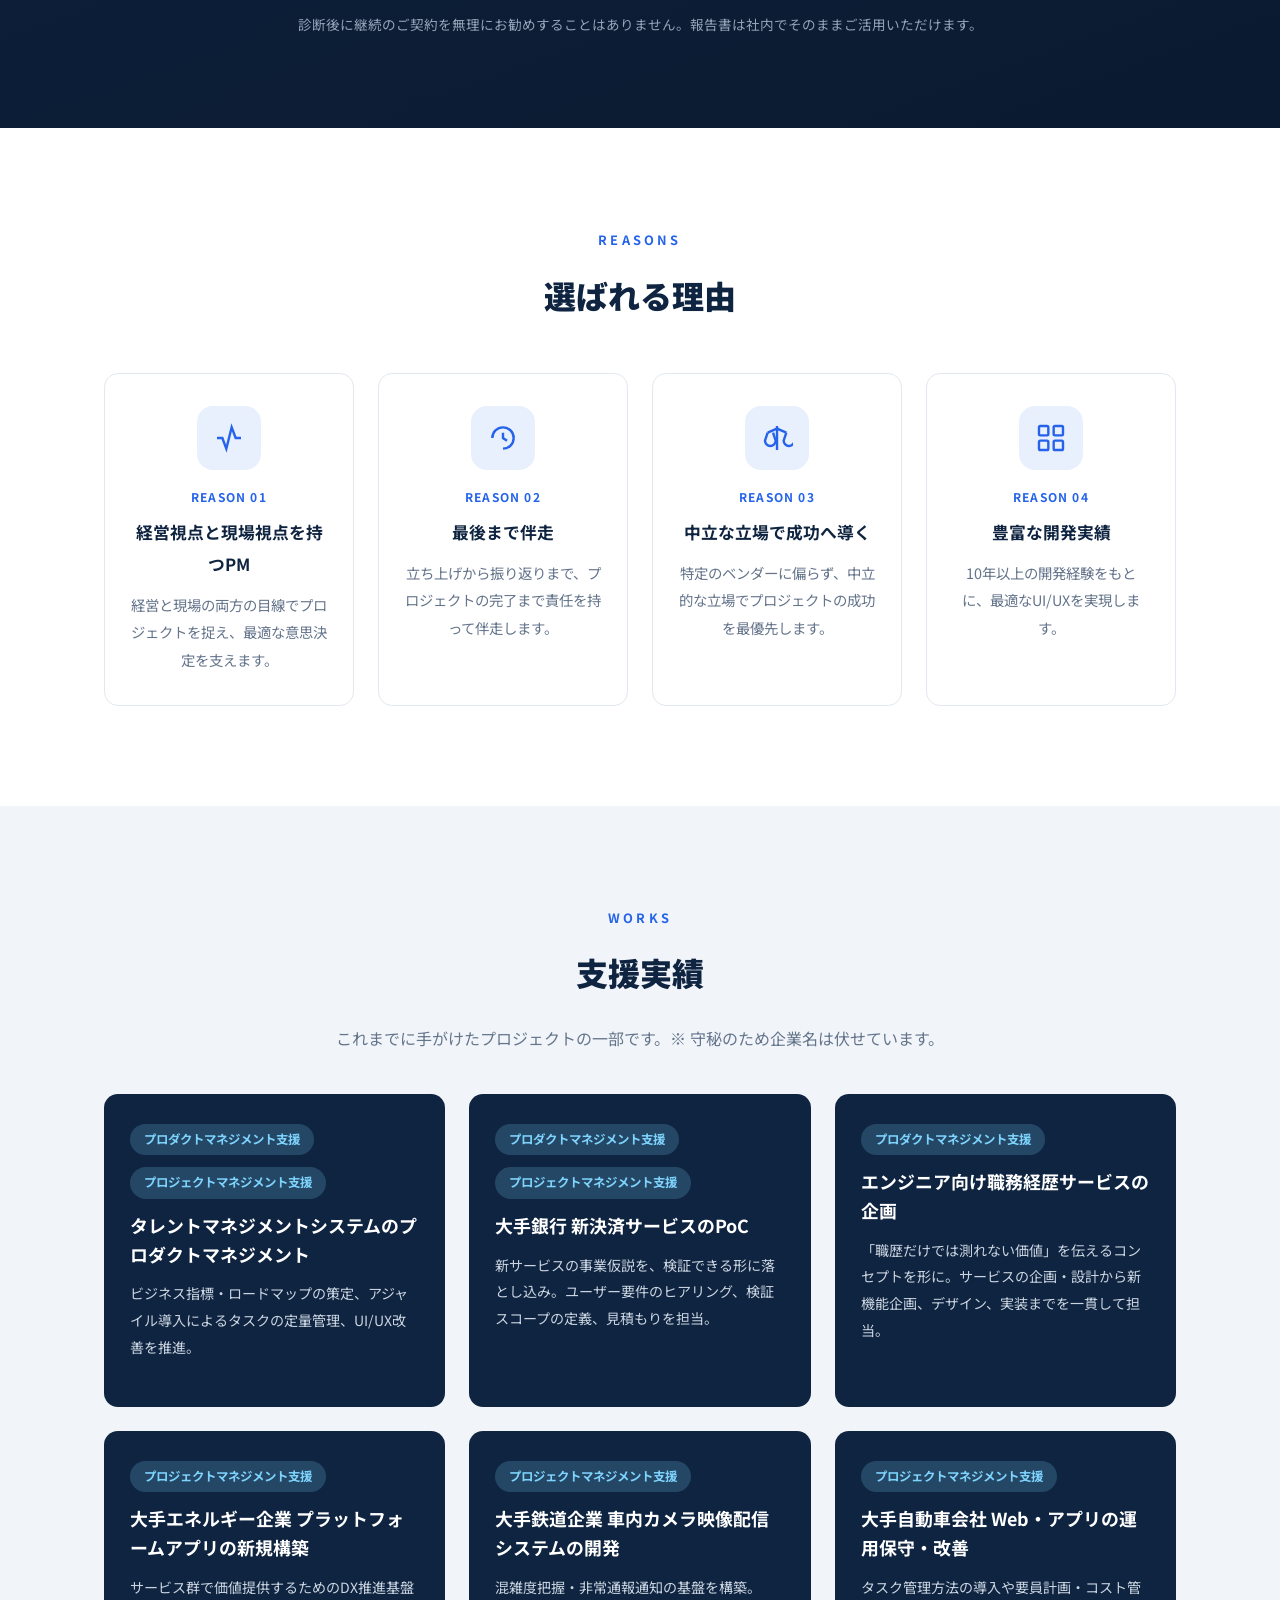
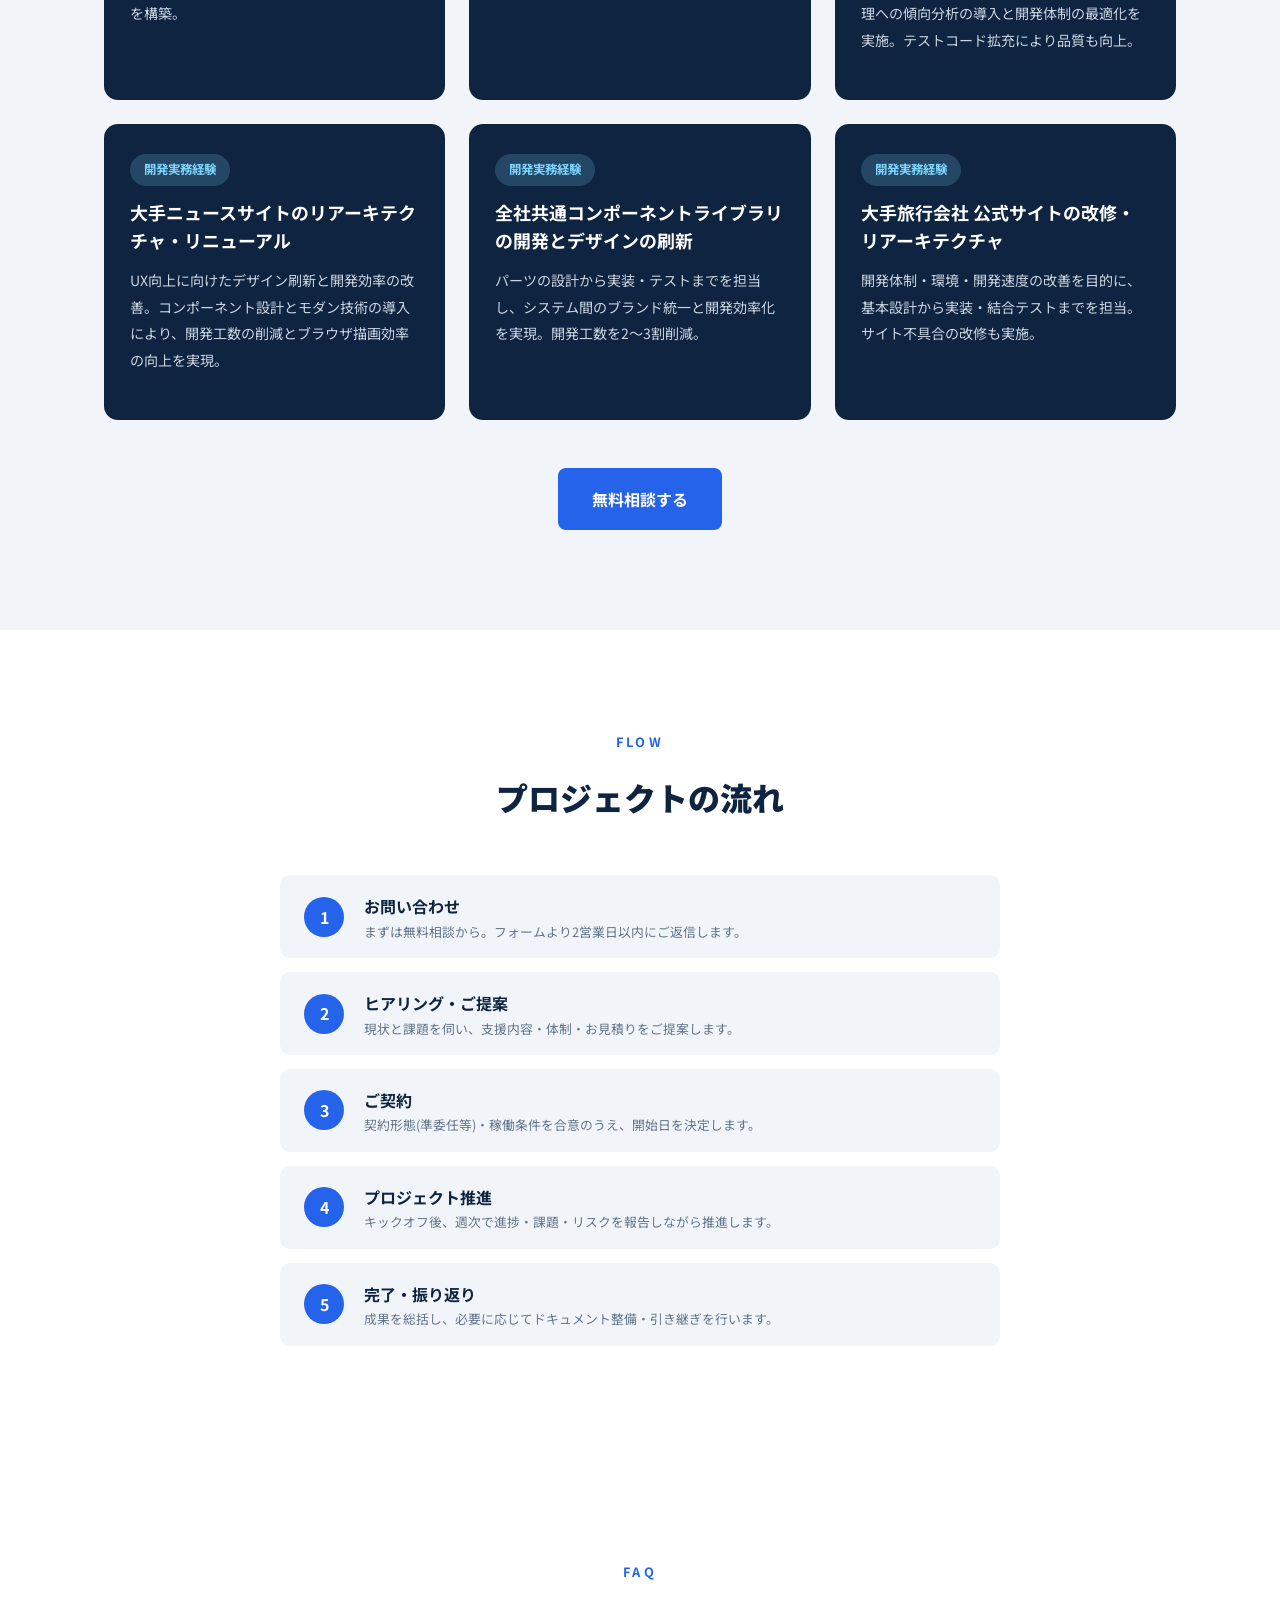
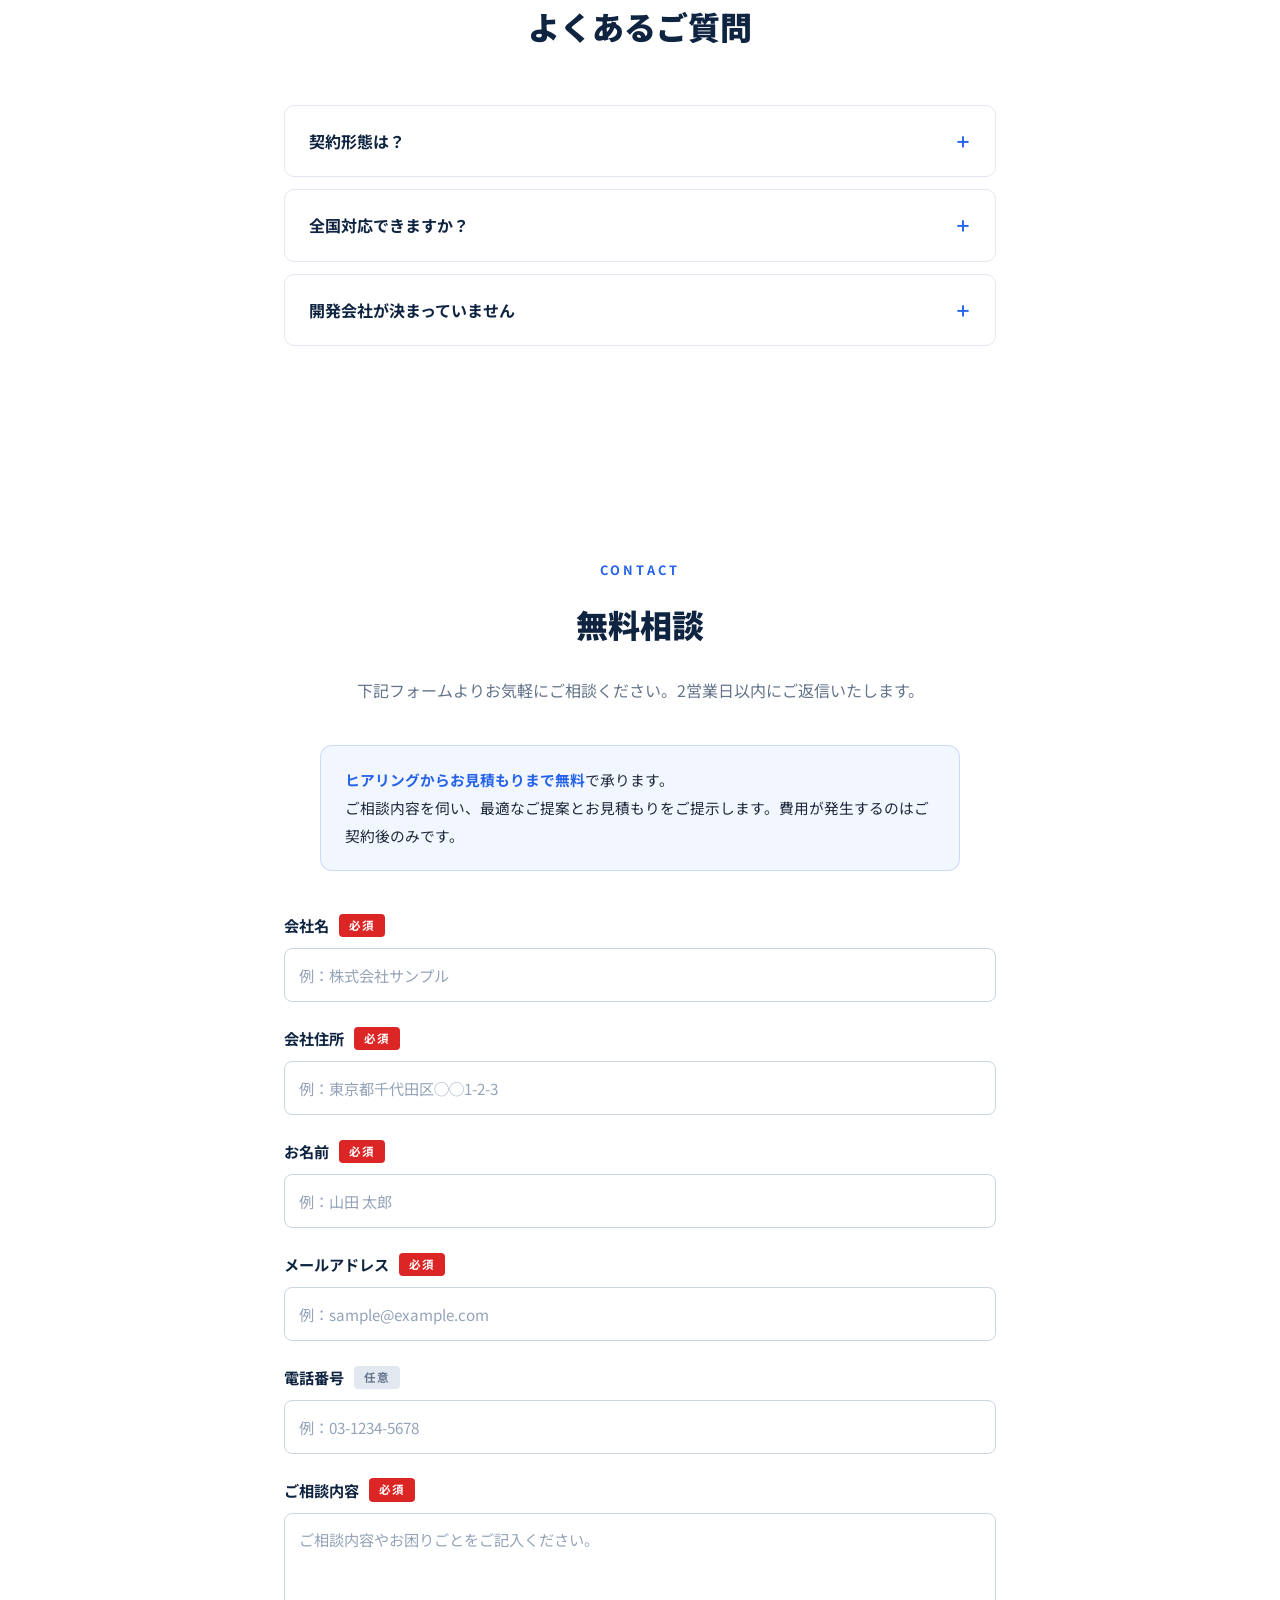
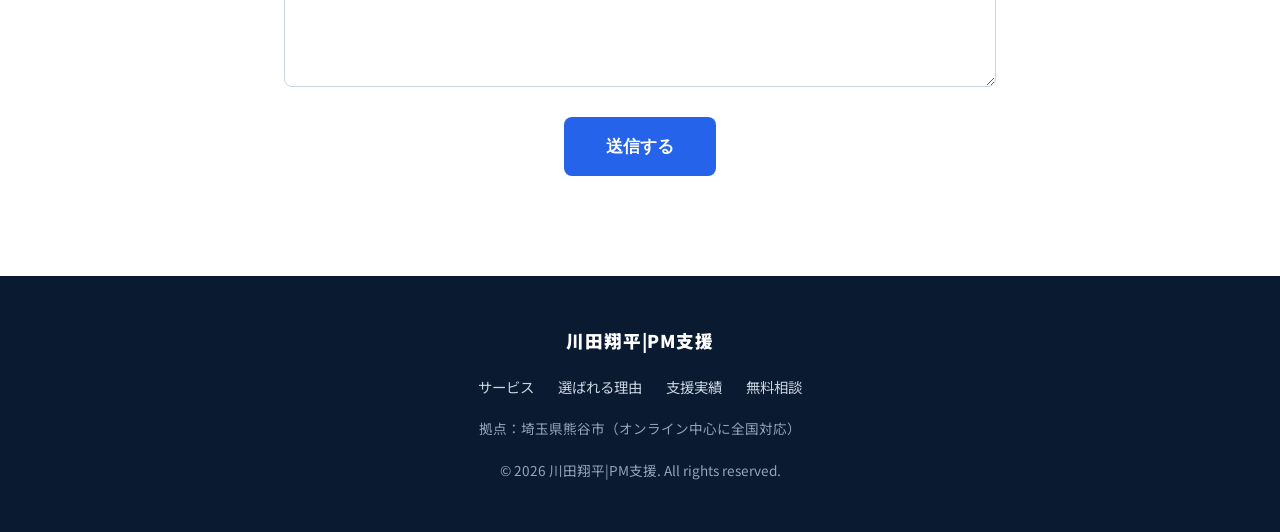
==== commit 6f5495df: "川田翔平|PM支援ブランドに回帰: Web制作を削除しPdM/PjMの2軸に戻す - サイト名/ロゴ/OGP/JSON-LD/フッター/faviconをPM支援に戻す - Web制作カード・課題提起の" ====
--- a/index.html
+++ b/index.html
@@ -4,19 +4,19 @@
   <meta charset="UTF-8" />
   <meta name="viewport" content="width=device-width, initial-scale=1.0" />
   <!-- ===== SEO ===== -->
-  <title>Vecta Media Lab - プロダクトマネジメント・プロジェクトマネジメント・Web制作</title>
-  <meta name="description" content="Vecta Media Lab（川田翔平）は、プロダクトマネジメント・プロジェクトマネジメント・Web制作の3つの領域で企業を伴走支援。何をつくるかの意思決定から、プロジェクト推進、サイトの設計・実装まで。ヒアリングからお見積もりまで無料です。" />
+  <title>川田翔平|PM支援 - プロダクトマネジメント・プロジェクトマネジメントの伴走支援</title>
+  <meta name="description" content="フリーランスPMの川田翔平が、プロダクトマネジメントとプロジェクトマネジメントの2軸で企業を伴走支援。プロダクト戦略・要件定義・リリース後の改善から、計画づくり・推進管理・立て直しまで。ヒアリングからお見積もりまで無料です。" />
   <link rel="canonical" href="https://shkwt.github.io/VectaMediaLab/" />
   <meta name="google-site-verification" content="xUj4yr0oeqQKcsliV6Xpa871Iz03kF10Er4moEQl4Zw" />
-  <meta property="og:title" content="Vecta Media Lab" />
-  <meta property="og:description" content="プロダクトマネジメント・プロジェクトマネジメント・Web制作の3つの領域で、構想から成果まで伴走支援します。" />
+  <meta property="og:title" content="川田翔平|PM支援" />
+  <meta property="og:description" content="プロダクトマネジメントとプロジェクトマネジメントの2軸で、構想から成果まで伴走支援します。" />
   <meta property="og:type" content="website" />
   <meta property="og:url" content="https://shkwt.github.io/VectaMediaLab/" />
-  <meta property="og:site_name" content="Vecta Media Lab" />
+  <meta property="og:site_name" content="川田翔平|PM支援" />
   <meta property="og:locale" content="ja_JP" />
   <meta name="twitter:card" content="summary" />
   <meta name="theme-color" content="#0f2440" />
-  <link rel="icon" href="data:image/svg+xml,%3Csvg xmlns='http://www.w3.org/2000/svg' viewBox='0 0 100 100'%3E%3Crect width='100' height='100' rx='20' fill='%232563eb'/%3E%3Ctext x='50' y='74' font-size='64' text-anchor='middle' fill='white' font-family='sans-serif' font-weight='bold'%3EV%3C/text%3E%3C/svg%3E" />
+  <link rel="icon" href="data:image/svg+xml,%3Csvg xmlns='http://www.w3.org/2000/svg' viewBox='0 0 100 100'%3E%3Crect width='100' height='100' rx='20' fill='%232563eb'/%3E%3Ctext x='50' y='74' font-size='64' text-anchor='middle' fill='white' font-family='sans-serif' font-weight='bold'%3EP%3C/text%3E%3C/svg%3E" />
 
   <!-- Noto Sans JP -->
   <link rel="preconnect" href="https://fonts.googleapis.com" />
@@ -30,17 +30,16 @@
   {
     "@context": "https://schema.org",
     "@type": "ProfessionalService",
-    "name": "Vecta Media Lab",
-    "description": "プロダクトマネジメント・プロジェクトマネジメント・Web制作の3つの領域で、構想から成果まで伴走支援します。",
+    "name": "川田翔平|PM支援",
+    "description": "プロダクトマネジメントとプロジェクトマネジメントの2軸で、構想から成果まで伴走支援します。",
     "url": "https://shkwt.github.io/VectaMediaLab/",
     "founder": { "@type": "Person", "name": "川田翔平" },
     "address": { "@type": "PostalAddress", "addressRegion": "埼玉県", "addressLocality": "熊谷市", "addressCountry": "JP" },
     "areaServed": "JP",
-    "knowsAbout": ["プロジェクトマネジメント", "プロダクトマネジメント", "PMO", "要件定義", "Web制作", "フロントエンド開発"],
+    "knowsAbout": ["プロジェクトマネジメント", "プロダクトマネジメント", "PMO", "要件定義"],
     "makesOffer": [
       { "@type": "Offer", "itemOffered": { "@type": "Service", "name": "プロダクトマネジメント支援" } },
       { "@type": "Offer", "itemOffered": { "@type": "Service", "name": "プロジェクトマネジメント支援" } },
-      { "@type": "Offer", "itemOffered": { "@type": "Service", "name": "Web制作" } },
       { "@type": "Offer", "itemOffered": { "@type": "Service", "name": "プロジェクト健康診断（プロジェクトマネジメント支援・2週間）" }, "price": "300000", "priceCurrency": "JPY" }
     ]
   }
@@ -74,7 +73,7 @@
   <!-- ===== ヘッダー（右上に無料相談を固定） ===== -->
   <header class="header">
     <div class="container header__inner">
-      <a href="#hero" class="logo">Vecta<span> Media Lab</span></a>
+      <a href="#hero" class="logo">川田翔平<span>|PM支援</span></a>
       <nav class="nav">
         <a href="#service">サービス</a>
         <a href="#reasons">選ばれる理由</a>
@@ -92,7 +91,7 @@
     <div class="container hero__inner">
       <p class="hero__mission reveal">MISSION</p>
       <h1 class="hero__title reveal">構想から成果創出まで伴走し、<br>会社の成長を後押しします。</h1>
-      <p class="hero__lead reveal">プロダクトマネジメント・プロジェクトマネジメント・Web制作の3つの領域で、<br>企業の挑戦を支援します。</p>
+      <p class="hero__lead reveal">プロダクトマネジメントとプロジェクトマネジメントの2軸で、企業の挑戦を伴走支援します。</p>
       <div class="hero__actions reveal">
         <a href="#contact" class="btn btn--primary btn--lg">無料相談する</a>
       </div>
@@ -113,10 +112,8 @@
         <div class="problem-item reveal">社内にPMがいない</div>
         <div class="problem-item reveal">ベンダーとの認識が合わない</div>
         <div class="problem-item reveal">リリース後の改善が回っていない</div>
-        <div class="problem-item reveal">ユーザー体験の良いサイトが欲しい</div>
-        <div class="problem-item reveal">サイトのデザインを刷新したい</div>
-      </div>
-      <p class="problem__close reveal">その課題、<strong>Vecta Media Lab</strong>が解決します。</p>
+      </div>
+      <p class="problem__close reveal">その課題、<strong>PM支援</strong>で解決します。</p>
     </div>
   </section>
 
@@ -125,9 +122,9 @@
     <div class="container">
       <p class="section__eyebrow reveal">SERVICE</p>
       <h2 class="section__title reveal">サービス</h2>
-      <p class="section__text reveal">「何をつくるか」「どう進めるか」「かたちにする」。3つの領域で企業の挑戦を支援します。</p>
-
-      <div class="cards cards--3">
+      <p class="section__text reveal">「何をつくるか」と「どう進めるか」。2つの領域で企業の挑戦を支援します。</p>
+
+      <div class="cards cards--2">
         <div class="card reveal">
           <div class="card__num">01</div>
           <h3 class="card__title">プロダクトマネジメント支援</h3>
@@ -147,16 +144,6 @@
             <li><strong>推進と管理</strong>進捗・課題・リスクの管理、ベンダー折衝、経営層への報告まで、日々の推進を担います。</li>
             <li><strong>立て直し</strong>遅延・混乱したプロジェクトの現状診断とリカバリ計画の策定・実行を、短期からお受けします。</li>
             <li><strong><a href="#checkup" class="card__link">プロジェクト健康診断</a></strong>まず現状を知りたい方向けの、2週間・固定価格の診断パッケージです。</li>
-          </ul>
-        </div>
-        <div class="card reveal">
-          <div class="card__num">03</div>
-          <h3 class="card__title">Web制作</h3>
-          <p class="card__text">コーポレートサイト・LP・Webサービスを、設計から実装まで一貫して制作します。会社が提供する価値・ブラントを踏まえたサービス設計を行い、公開後の長期運用・改善まで見据えてつくります。</p>
-          <ul class="card__list card__list--detail">
-            <li><strong>設計</strong>会社のミッション・ビジョン・今後の展開をヒアリングし、サイト構成・ワイヤーフレーム・デザイン方針の策定など、制作の土台を整えます。</li>
-            <li><strong>実装</strong>HTML/CSS/JavaScriptやReactなどによる、レスポンシブ・SEOに配慮した実装を行います。</li>
-            <li><strong>運用と改善</strong>公開後の更新・計測・改善提案まで対応します。</li>
           </ul>
         </div>
       </div>
@@ -270,17 +257,17 @@
           <p class="work__text">タスク管理方法の導入や要員計画・コスト管理への傾向分析の導入と開発体制の最適化を実施。テストコード拡充により品質も向上。</p>
         </div>
         <div class="work reveal">
-          <div class="work__tag">Web制作</div>
+          <div class="work__tag">開発実務経験</div>
           <h3 class="work__title">大手ニュースサイトのリアーキテクチャ・リニューアル</h3>
           <p class="work__text">UX向上に向けたデザイン刷新と開発効率の改善。コンポーネント設計とモダン技術の導入により、開発工数の削減とブラウザ描画効率の向上を実現。</p>
         </div>
         <div class="work reveal">
-          <div class="work__tag">Web制作</div>
+          <div class="work__tag">開発実務経験</div>
           <h3 class="work__title">全社共通コンポーネントライブラリの開発とデザインの刷新</h3>
           <p class="work__text">パーツの設計から実装・テストまでを担当し、システム間のブランド統一と開発効率化を実現。開発工数を2〜3割削減。</p>
         </div>
         <div class="work reveal">
-          <div class="work__tag">Web制作</div>
+          <div class="work__tag">開発実務経験</div>
           <h3 class="work__title">大手旅行会社 公式サイトの改修・リアーキテクチャ</h3>
           <p class="work__text">開発体制・環境・開発速度の改善を目的に、基本設計から実装・結合テストまでを担当。サイト不具合の改修も実施。</p>
         </div>
@@ -363,7 +350,7 @@
         </details>
         <details class="faq__item">
           <summary>開発会社が決まっていません</summary>
-          <p>ベンダー選定からご支援かのうです。もしくはVecta Media Labにお任せください。</p>
+          <p>ベンダー選定から支援可能です。</p>
         </details>
       </div>
     </div>
@@ -423,7 +410,7 @@
   <!-- ===== フッター ===== -->
   <footer class="footer">
     <div class="container footer__inner">
-      <div class="footer__brand">Vecta Media Lab</div>
+      <div class="footer__brand">川田翔平|PM支援</div>
       <nav class="footer__nav">
         <a href="#service">サービス</a>
         <a href="#reasons">選ばれる理由</a>
@@ -431,7 +418,7 @@
         <a href="#contact">無料相談</a>
       </nav>
       <p class="footer__addr">拠点：埼玉県熊谷市（オンライン中心に全国対応）</p>
-      <p class="footer__copy">&copy; 2026 Vecta Media Lab. All rights reserved.</p>
+      <p class="footer__copy">&copy; 2026 川田翔平|PM支援. All rights reserved.</p>
     </div>
   </footer>
 
